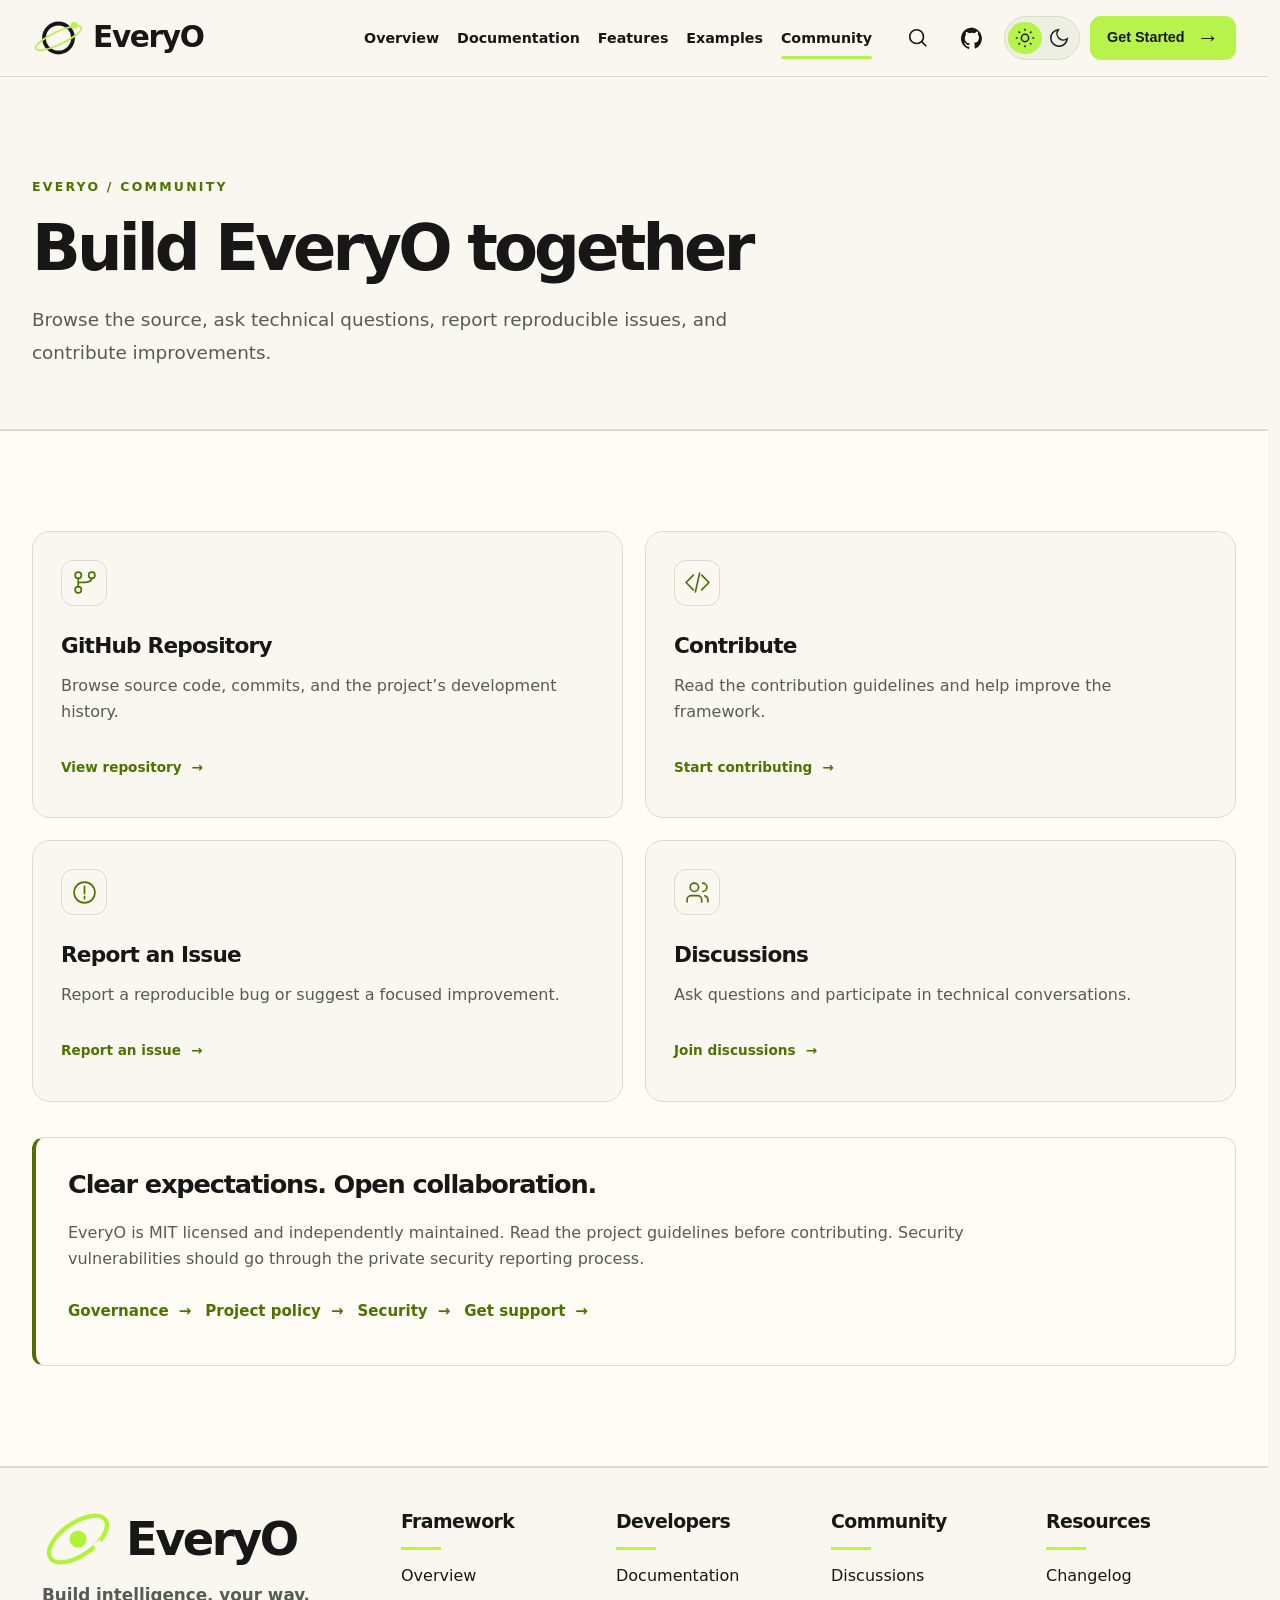
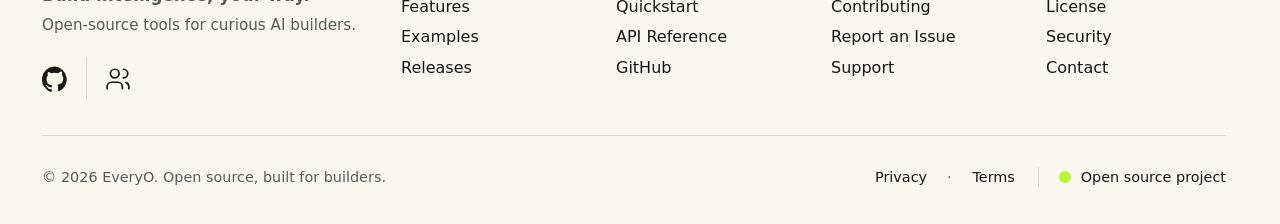
==== community.html @ f126cfd1 "Build complete Overview and dedicated site pages Implement eight responsive Overview sections with s" ====
<!doctype html>
<html lang="en" data-theme="">
<head>
<meta charset="utf-8">
<meta name="viewport" content="width=device-width, initial-scale=1">
<title>Build EveryO together — EveryO</title>
<meta name="description" content="Contribute to EveryO, join technical discussions, report issues, and read project governance and support resources.">
<meta name="author" content="EveryO">
<meta name="theme-color" content="#FAF7F0" media="(prefers-color-scheme: light)">
<meta name="theme-color" content="#111518" media="(prefers-color-scheme: dark)">
<link rel="canonical" href="https://krishanth7.github.io/everyo-site/community.html">

<meta property="og:type" content="website">
<meta property="og:title" content="Build EveryO together — EveryO">
<meta property="og:description" content="Contribute to EveryO, join technical discussions, report issues, and read project governance and support resources.">
<meta property="og:url" content="https://krishanth7.github.io/everyo-site/community.html">
<meta property="og:image" content="https://krishanth7.github.io/everyo-site/assets/img/banner.png">
<meta name="twitter:card" content="summary_large_image">
<meta name="twitter:title" content="Build EveryO together — EveryO">
<meta name="twitter:description" content="Contribute to EveryO, join technical discussions, report issues, and read project governance and support resources.">
<meta name="twitter:image" content="https://krishanth7.github.io/everyo-site/assets/img/banner.png">

<script>
// Resolve the theme and disclosure styling before the first paint.
(function () {
  var root = document.documentElement;
  root.classList.add('js');
  var saved;
  try { saved = localStorage.getItem('everyo-theme'); } catch (_) {}
  root.dataset.theme = saved === 'light' || saved === 'dark' ? saved : (window.matchMedia('(prefers-color-scheme: dark)').matches ? 'dark' : 'light');
})();
</script>
<link rel="icon" href="data:image/svg+xml,<svg xmlns='http://www.w3.org/2000/svg' viewBox='0 0 100 100'><rect width='100' height='100' rx='22' fill='%231a56c4'/><text y='.9em' x='50%' text-anchor='middle' font-size='62' font-family='monospace' font-weight='bold' fill='white'>E</text></svg>">
<link rel="stylesheet" href="everyo-corporate.css?v=overview-20261104">
<link rel="stylesheet" href="everyo-overview.css?v=overview-20261104">
<meta name="robots" content="index,follow">
<script type="application/ld+json">{"@context": "https://schema.org", "@type": "SoftwareSourceCode", "name": "EveryO", "description": "A Python neural computing framework written from scratch on NumPy for learning, teaching, and small-scale experimentation.", "url": "https://krishanth7.github.io/everyo-site/community.html", "codeRepository": "https://github.com/krishanth7/EveryO", "programmingLanguage": "Python", "license": "https://opensource.org/license/mit", "isAccessibleForFree": true}</script>
</head>
<body class="overview-site" data-page="community">
<a class="skip-link" href="#main">Skip to content</a>

<header class="site-header reference-header">
  <div class="wrap">
    <nav class="nav" aria-label="Primary">
      <a class="brand" href="./#top" aria-label="EveryO home">
        <svg class="orbit-logo" viewBox="0 0 84 64" fill="none" aria-hidden="true"><circle cx="42" cy="32" r="23" stroke="currentColor" stroke-width="6"/><ellipse cx="42" cy="32" rx="40" ry="10" transform="rotate(-25 42 32)" stroke="var(--header-lime)" stroke-width="2.6"/><circle cx="67" cy="12" r="5.5" fill="var(--header-lime)"/></svg>
        <span>EveryO</span>
      </a>
      <ul class="nav__links" id="nav-links" data-open="false" data-state="closed">
        <li><a data-page="overview" href="./#top"><svg class="mobile-nav-icon" viewBox="0 0 24 24" fill="none" stroke="currentColor" stroke-width="1.6" stroke-linecap="round" stroke-linejoin="round" aria-hidden="true"><path d="m3 10 9-7 9 7v10a1 1 0 0 1-1 1h-5v-7H9v7H4a1 1 0 0 1-1-1Z"/></svg><span>Overview</span><span class="mobile-nav-chevron" aria-hidden="true">›</span></a></li>
        <li><a data-page="documentation" class="nav__documentation" href="documentation.html"><svg class="mobile-nav-icon" viewBox="0 0 24 24" fill="none" stroke="currentColor" stroke-width="1.6" stroke-linecap="round" stroke-linejoin="round" aria-hidden="true"><path d="M12 5v16M12 5C8 2 4 3 2 4v15c3-1 6-1 10 2 4-3 7-3 10-2V4c-2-1-6-2-10 1Z"/></svg><span>Documentation</span><span class="mobile-nav-chevron" aria-hidden="true">›</span></a></li>
        <li><a data-page="features" href="features.html"><svg class="mobile-nav-icon" viewBox="0 0 24 24" fill="none" stroke="currentColor" stroke-width="1.6" stroke-linecap="round" stroke-linejoin="round" aria-hidden="true"><path d="m12 2 10 5-10 5L2 7Zm-10 10 10 5 10-5M2 17l10 5 10-5"/></svg><span>Features</span><span class="mobile-nav-chevron" aria-hidden="true">›</span></a></li>
        <li><a data-page="examples" href="examples.html"><svg class="mobile-nav-icon" viewBox="0 0 24 24" fill="none" stroke="currentColor" stroke-width="1.6" stroke-linecap="round" stroke-linejoin="round" aria-hidden="true"><path d="m7 6-6 6 6 6m10-12 6 6-6 6M14 3l-4 18"/></svg><span>Examples</span><span class="mobile-nav-chevron" aria-hidden="true">›</span></a></li>
        <li><a aria-current="page" data-page="community" href="community.html"><svg class="mobile-nav-icon" viewBox="0 0 24 24" fill="none" stroke="currentColor" stroke-width="1.6" stroke-linecap="round" stroke-linejoin="round" aria-hidden="true"><path d="M16 21v-2a4 4 0 0 0-4-4H6a4 4 0 0 0-4 4v2m20 0v-2a4 4 0 0 0-3-3.87M16 3.13a4 4 0 0 1 0 7.75"/><circle cx="9" cy="7" r="4"/></svg><span>Community</span><span class="mobile-nav-chevron" aria-hidden="true">›</span></a></li>
      <li class="mobile-nav-actions"><a class="mobile-get-started" href="documentation.html#install">Get Started <span aria-hidden="true">→</span></a><a class="mobile-github" href="https://github.com/krishanth7/EveryO"><svg viewBox="0 0 24 24" fill="currentColor" aria-hidden="true"><path d="M12 .5a12 12 0 0 0-3.8 23.4c.6.1.8-.3.8-.6v-2c-3.3.7-4-1.6-4-1.6-.6-1.4-1.4-1.8-1.4-1.8-1-.7.1-.7.1-.7 1.2.1 1.8 1.2 1.8 1.2 1 1.8 2.8 1.3 3.5 1 .1-.8.4-1.3.7-1.6-2.7-.3-5.5-1.3-5.5-5.9 0-1.3.5-2.4 1.2-3.2-.1-.3-.5-1.5.1-3.2 0 0 1-.3 3.3 1.2a11.5 11.5 0 0 1 6 0C17.3 4.7 18.3 5 18.3 5c.6 1.7.2 2.9.1 3.2.8.8 1.2 1.9 1.2 3.2 0 4.6-2.8 5.6-5.5 5.9.4.4.8 1.1.8 2.2v3.3c0 .3.2.7.8.6A12 12 0 0 0 12 .5Z"/></svg><span>Star on GitHub</span></a></li>
      </ul>
      <div class="nav__actions">
        <button class="header-search" id="search-open" type="button" aria-label="Search EveryO" aria-haspopup="dialog"><svg viewBox="0 0 24 24" fill="none" stroke="currentColor" stroke-width="1.8" aria-hidden="true"><circle cx="10.5" cy="10.5" r="7.5"/><path d="m16 16 5 5"/></svg><span>Search</span></button>
        <a class="nav__github" href="https://github.com/krishanth7/EveryO" aria-label="Star EveryO on GitHub"><svg viewBox="0 0 24 24" fill="currentColor" aria-hidden="true"><path d="M12 .5a12 12 0 0 0-3.8 23.4c.6.1.8-.3.8-.6v-2c-3.3.7-4-1.6-4-1.6-.6-1.4-1.4-1.8-1.4-1.8-1-.7.1-.7.1-.7 1.2.1 1.8 1.2 1.8 1.2 1 1.8 2.8 1.3 3.5 1 .1-.8.4-1.3.7-1.6-2.7-.3-5.5-1.3-5.5-5.9 0-1.3.5-2.4 1.2-3.2-.1-.3-.5-1.5.1-3.2 0 0 1-.3 3.3 1.2a11.5 11.5 0 0 1 6 0C17.3 4.7 18.3 5 18.3 5c.6 1.7.2 2.9.1 3.2.8.8 1.2 1.9 1.2 3.2 0 4.6-2.8 5.6-5.5 5.9.4.4.8 1.1.8 2.2v3.3c0 .3.2.7.8.6A12 12 0 0 0 12 .5Z"/></svg><span>Star</span></a>
        <button class="theme-switch" id="theme-toggle" type="button" aria-label="Switch colour theme" aria-pressed="false"><span class="theme-choice theme-choice--light"><svg viewBox="0 0 24 24" fill="none" stroke="currentColor" stroke-width="1.6" aria-hidden="true"><circle cx="12" cy="12" r="4"/><path d="M12 2v2m0 16v2M2 12h2m16 0h2M5 5l1.5 1.5m11 11L19 19M5 19l1.5-1.5m11-11L19 5"/></svg></span><span class="theme-choice theme-choice--dark"><svg viewBox="0 0 24 24" fill="none" stroke="currentColor" stroke-width="1.6" aria-hidden="true"><path d="M21 12.8A9 9 0 1 1 11.2 3a7 7 0 0 0 9.8 9.8Z"/></svg></span></button>
        <a class="btn btn--primary btn--sm nav__start" href="documentation.html#install">Get Started <span aria-hidden="true">→</span></a>
        <button class="icon-btn nav__toggle" id="nav-toggle" type="button" aria-label="Open menu" aria-expanded="false" aria-controls="nav-links"><svg class="menu-hamburger" viewBox="0 0 24 24" fill="none" stroke="currentColor" stroke-width="1.8" stroke-linecap="round" aria-hidden="true"><path class="menu-line menu-line--top" d="M4 6h16"/><path class="menu-line menu-line--middle" d="M4 12h16"/><path class="menu-line menu-line--bottom" d="M4 18h16"/></svg></button>
      </div>
    </nav>
  </div>
</header>
<dialog class="site-search" id="site-search" aria-labelledby="search-title">
  <div class="search-heading"><h2 id="search-title">Search EveryO</h2><button type="button" id="search-close" aria-label="Close search">✕</button></div>
  <label for="site-search-input">Find a feature, guide, or example</label>
  <input id="site-search-input" type="search" placeholder="Try autograd, ONNX, or installation…" autocomplete="off">
  <p class="search-status" id="search-status" role="status"></p>
  <ul id="search-results"></ul>
</dialog>
<main id="main"><section class="ov-section ov-subhero" id="top"><div class="ov-wrap"><p class="ov-eyebrow">EVERYO / COMMUNITY</p><h1>Build EveryO together</h1><p class="ov-lede">Browse the source, ask technical questions, report reproducible issues, and contribute improvements.</p></div></section><section class="ov-section ov-surface" id="participate"><div class="ov-wrap"><div class="ov-grid ov-grid--two"><article class="ov-card"><div class="ov-icon"><svg viewBox="0 0 24 24" fill="none" stroke="currentColor" stroke-width="1.6" stroke-linecap="round" stroke-linejoin="round" aria-hidden="true"><circle cx="6" cy="5" r="3"/><circle cx="6" cy="19" r="3"/><circle cx="19" cy="5" r="3"/><path d="M6 8v8m0-4c10 0 13-1 13-4"/></svg></div><h3>GitHub Repository</h3><p>Browse source code, commits, and the project’s development history.</p><a class="ov-link" href="https://github.com/krishanth7/EveryO">View repository <span aria-hidden="true">→</span></a></article><article class="ov-card"><div class="ov-icon"><svg viewBox="0 0 24 24" fill="none" stroke="currentColor" stroke-width="1.6" stroke-linecap="round" stroke-linejoin="round" aria-hidden="true"><path d="m8 5-7 7 7 7m8-14 7 7-7 7M14 3l-4 18"/></svg></div><h3>Contribute</h3><p>Read the contribution guidelines and help improve the framework.</p><a class="ov-link" href="https://github.com/krishanth7/EveryO/blob/main/CONTRIBUTING.md">Start contributing <span aria-hidden="true">→</span></a></article><article class="ov-card"><div class="ov-icon"><svg viewBox="0 0 24 24" fill="none" stroke="currentColor" stroke-width="1.6" stroke-linecap="round" stroke-linejoin="round" aria-hidden="true"><circle cx="12" cy="12" r="10"/><path d="M12 6v7m0 3v2"/></svg></div><h3>Report an Issue</h3><p>Report a reproducible bug or suggest a focused improvement.</p><a class="ov-link" href="https://github.com/krishanth7/EveryO/issues">Report an issue <span aria-hidden="true">→</span></a></article><article class="ov-card"><div class="ov-icon"><svg viewBox="0 0 24 24" fill="none" stroke="currentColor" stroke-width="1.6" stroke-linecap="round" stroke-linejoin="round" aria-hidden="true"><circle cx="9" cy="7" r="4"/><path d="M2 21v-2a4 4 0 0 1 4-4h6a4 4 0 0 1 4 4v2M17 3a4 4 0 0 1 0 8m5 10v-2a4 4 0 0 0-3-3.87"/></svg></div><h3>Discussions</h3><p>Ask questions and participate in technical conversations.</p><a class="ov-link" href="https://github.com/krishanth7/EveryO/discussions">Join discussions <span aria-hidden="true">→</span></a></article></div><aside class="ov-callout"><h2>Clear expectations. Open collaboration.</h2><p>EveryO is MIT licensed and independently maintained. Read the project guidelines before contributing. Security vulnerabilities should go through the private security reporting process.</p><div class="ov-buttons"><a class="ov-link" href="https://github.com/krishanth7/EveryO/blob/main/GOVERNANCE.md">Governance <span aria-hidden="true">→</span></a><a class="ov-link" href="https://github.com/krishanth7/EveryO/blob/main/PROJECT_POLICY.md">Project policy <span aria-hidden="true">→</span></a><a class="ov-link" href="https://github.com/krishanth7/EveryO/security/policy">Security <span aria-hidden="true">→</span></a><a class="ov-link" href="https://github.com/krishanth7/EveryO/blob/main/SUPPORT.md">Get support <span aria-hidden="true">→</span></a></div></aside></div></section></main><footer class="final-footer" id="footer" aria-label="EveryO footer">
 <div class="wrap">
  <div class="final-footer__grid">
   <div class="final-footer__identity">
    <a class="final-footer__brand" href="./#top" aria-label="EveryO home"><svg viewBox="0 0 84 64" fill="none" aria-hidden="true"><ellipse cx="42" cy="32" rx="39" ry="19" transform="rotate(-35 42 32)" stroke="#b0f438" stroke-width="5"/><circle cx="42" cy="32" r="10" fill="#b0f438"/><path d="m62 42 8-6" stroke="var(--footer-bg)" stroke-width="8"/></svg><span>EveryO</span></a>
    <p class="final-footer__tagline">Build intelligence, your way.</p>
    <p class="final-footer__description">Open-source tools for curious AI builders.</p>
    <div class="final-footer__social"><a href="https://github.com/krishanth7/EveryO" aria-label="EveryO on GitHub"><svg viewBox="0 0 24 24" fill="currentColor" aria-hidden="true"><path d="M12 .5a12 12 0 0 0-3.8 23.4c.6.1.8-.3.8-.6v-2c-3.3.7-4-1.6-4-1.6-.6-1.4-1.4-1.8-1.4-1.8-1-.7.1-.7.1-.7 1.2.1 1.8 1.2 1.8 1.2 1 1.8 2.8 1.3 3.5 1 .1-.8.4-1.3.7-1.6-2.7-.3-5.5-1.3-5.5-5.9 0-1.3.5-2.4 1.2-3.2-.1-.3-.5-1.5.1-3.2 0 0 1-.3 3.3 1.2a11.5 11.5 0 0 1 6 0C17.3 4.7 18.3 5 18.3 5c.6 1.7.2 2.9.1 3.2.8.8 1.2 1.9 1.2 3.2 0 4.6-2.8 5.6-5.5 5.9.4.4.8 1.1.8 2.2v3.3c0 .3.2.7.8.6A12 12 0 0 0 12 .5Z"/></svg><span>GitHub</span></a><a href="community.html" aria-label="EveryO community"><svg viewBox="0 0 24 24" fill="none" stroke="currentColor" stroke-width="1.6" stroke-linecap="round" aria-hidden="true"><circle cx="9" cy="7" r="4"/><path d="M2 21v-2a4 4 0 0 1 4-4h6a4 4 0 0 1 4 4v2M17 3a4 4 0 0 1 0 8M22 21v-2a4 4 0 0 0-3-3.87"/></svg><span>Community</span></a></div>
   </div>
<nav class="final-footer__column" aria-label="Framework"><h2>Framework</h2><ul><li><a href="./#top">Overview</a></li><li><a href="features.html">Features</a></li><li><a href="examples.html">Examples</a></li><li><a href="https://github.com/krishanth7/EveryO/releases">Releases</a></li></ul></nav>
<nav class="final-footer__column" aria-label="Developers"><h2>Developers</h2><ul><li><a href="documentation.html">Documentation</a></li><li><a href="documentation.html#install">Quickstart</a></li><li><a href="https://github.com/krishanth7/EveryO/blob/main/docs/api-reference.md">API Reference</a></li><li><a href="https://github.com/krishanth7/EveryO">GitHub</a></li></ul></nav>
<nav class="final-footer__column" aria-label="Community"><h2>Community</h2><ul><li><a href="community.html">Discussions</a></li><li><a href="https://github.com/krishanth7/EveryO/blob/main/CONTRIBUTING.md">Contributing</a></li><li><a href="https://github.com/krishanth7/EveryO/issues">Report an Issue</a></li><li><a href="https://github.com/krishanth7/EveryO/blob/main/SUPPORT.md">Support</a></li></ul></nav>
<nav class="final-footer__column" aria-label="Resources"><h2>Resources</h2><ul><li><a href="https://github.com/krishanth7/EveryO/blob/main/CHANGELOG.md">Changelog</a></li><li><a href="https://github.com/krishanth7/EveryO/blob/main/LICENSE">License</a></li><li><a href="https://github.com/krishanth7/EveryO/security/policy">Security</a></li><li><a href="https://github.com/krishanth7/EveryO/blob/main/SUPPORT.md">Contact</a></li></ul></nav>
  </div>
  <div class="final-footer__bottom"><p>© 2026 EveryO. Open source, built for builders.</p><div class="final-footer__legal"><button type="button" onclick="document.getElementById('footer-privacy').showModal()">Privacy</button><span aria-hidden="true">·</span><a href="https://github.com/krishanth7/EveryO/blob/main/PROJECT_POLICY.md">Terms</a></div><span class="final-footer__status"><i aria-hidden="true"></i>Open source project</span></div>
 </div>
</footer>
<dialog class="footer-privacy" id="footer-privacy" aria-labelledby="privacy-title"><h2 id="privacy-title">Your privacy</h2><p>This site does not use analytics, tracking cookies, or third-party scripts. Your theme preference is stored locally in your browser.</p><p>External links take you to GitHub, where GitHub’s policies apply.</p><form method="dialog"><button>Close</button></form></dialog>
<script src="everyo-corporate.js?v=overview-20261104" defer></script>
<script src="everyo-overview.js?v=overview-20261104" defer></script>
</body>
</html>
---- everyo-corporate.css ----
/* ==========================================================================
   EveryO — public site
   One typeface throughout: Google Sans Code, a monospace variable font.
   Set in a single place so weight and optical sizing stay consistent.
   ========================================================================== */

:root {
  /* Type */
  --font: "Google Sans Code", ui-monospace, "SF Mono", "Cascadia Mono",
    "Roboto Mono", Menlo, Consolas, monospace;

  /* Neutrals — a cool grey ramp, not pure black, so long reading is easier */
  --ink-900: #0b1220;
  --ink-800: #131c2e;
  --ink-700: #26324a;
  --ink-500: #55627d;
  --ink-400: #78859f;
  --ink-300: #aab3c5;
  --ink-200: #d9dee8;
  --ink-100: #eef1f6;
  --ink-050: #f7f9fc;
  --white: #ffffff;

  /* Accent — a single measured blue, plus one green for verified facts.
     Deliberately restrained: one hue carries the whole identity. */
  --brand-800: #0c2f6e;
  --brand-700: #12408f;
  --brand-600: #1a56c4;
  --brand-500: #2a6fe8;
  --brand-100: #e4edfd;

  /* Cipher effect — the decoder tokens from the brief, mapped onto the
     project palette rather than the neon defaults. */
  --ink: var(--text);
  --ink-2: var(--brand-500);
  --ink-3: var(--brand-600);

  /* Motion — one easing curve and two durations, used everywhere. */
  --ease: cubic-bezier(0.22, 0.61, 0.36, 1);
  --ease-out: cubic-bezier(0.16, 1, 0.3, 1);
  --t-fast: 160ms;
  --t-base: 280ms;
  --t-slow: 620ms;
  --verify-600: #12715a;
  --verify-100: #dcf3ec;
  --warn-600: #8a5a06;
  --warn-100: #fdf0d6;

  /* Semantic */
  --bg: var(--white);
  --bg-alt: var(--ink-050);
  --bg-inset: var(--ink-100);
  --surface: var(--white);
  --text: var(--ink-900);
  --text-muted: var(--ink-500);
  --text-faint: var(--ink-400);
  --border: var(--ink-200);
  --border-strong: var(--ink-300);
  --accent: var(--brand-600);
  --accent-hover: var(--brand-700);
  --accent-soft: var(--brand-100);
  --code-bg: var(--ink-900);
  --code-text: #e7ecf5;

  /* Metrics */
  --max: 1160px;
  --gutter: 24px;
  --radius: 10px;
  --radius-lg: 16px;
  --shadow-sm: 0 1px 2px rgba(11, 18, 32, 0.06), 0 1px 3px rgba(11, 18, 32, 0.04);
  --shadow-md: 0 4px 12px rgba(11, 18, 32, 0.07), 0 2px 4px rgba(11, 18, 32, 0.04);
  --shadow-lg: 0 18px 40px rgba(11, 18, 32, 0.1), 0 4px 10px rgba(11, 18, 32, 0.05);
}

@media (prefers-color-scheme: dark) {
  :root:not([data-theme="light"]) {
    --bg: #080d17;
    --bg-alt: #0d1422;
    --bg-inset: #131c2e;
    --surface: #0f1726;
    --text: #e9edf5;
    --text-muted: #9aa6bd;
    --text-faint: #71809a;
    --border: #1e2a40;
    --border-strong: #2b3a56;
    --accent: #6fa0ff;
    --accent-hover: #93b8ff;
    --accent-soft: #14213c;
    --code-bg: #060a12;
    --code-text: #dde5f2;
    --ink: var(--text);
    --ink-2: #8fb8ff;
    --ink-3: #6fa0ff;
    --verify-600: #59c9a8;
    --verify-100: #0e2a24;
    --warn-600: #e0b264;
    --warn-100: #2a2010;
    --shadow-sm: 0 1px 2px rgba(0, 0, 0, 0.5);
    --shadow-md: 0 4px 14px rgba(0, 0, 0, 0.5);
    --shadow-lg: 0 18px 44px rgba(0, 0, 0, 0.6);
  }
}

:root[data-theme="dark"] {
  --bg: #080d17;
  --bg-alt: #0d1422;
  --bg-inset: #131c2e;
  --surface: #0f1726;
  --text: #e9edf5;
  --text-muted: #9aa6bd;
  --text-faint: #71809a;
  --border: #1e2a40;
  --border-strong: #2b3a56;
  --accent: #6fa0ff;
  --accent-hover: #93b8ff;
  --accent-soft: #14213c;
  --code-bg: #060a12;
  --code-text: #dde5f2;
  --ink: var(--text);
  --ink-2: #8fb8ff;
  --ink-3: #6fa0ff;
  --verify-600: #59c9a8;
  --verify-100: #0e2a24;
  --warn-600: #e0b264;
  --warn-100: #2a2010;
  --shadow-sm: 0 1px 2px rgba(0, 0, 0, 0.5);
  --shadow-md: 0 4px 14px rgba(0, 0, 0, 0.5);
  --shadow-lg: 0 18px 44px rgba(0, 0, 0, 0.6);
}

/* --------------------------------------------------------------------------
   Base
   -------------------------------------------------------------------------- */
*,
*::before,
*::after { box-sizing: border-box; }

html {
  -webkit-text-size-adjust: 100%;
  scroll-behavior: smooth;
  scroll-padding-top: 88px;
}

@media (prefers-reduced-motion: reduce) {
  html { scroll-behavior: auto; }
  *, *::before, *::after {
    animation-duration: 0.01ms !important;
    animation-iteration-count: 1 !important;
    transition-duration: 0.01ms !important;
  }
}

body {
  margin: 0;
  background: var(--bg);
  color: var(--text);
  font-family: var(--font);
  font-optical-sizing: auto;
  font-variation-settings: "MONO" 1;
  font-weight: 400;
  font-size: 16px;
  line-height: 1.65;
  -webkit-font-smoothing: antialiased;
  -moz-osx-font-smoothing: grayscale;
  overflow-x: hidden;
}

h1, h2, h3, h4 {
  font-variation-settings: "MONO" 1;
  letter-spacing: -0.02em;
  line-height: 1.2;
  margin: 0 0 0.6em;
  text-wrap: balance;
}

h1 { font-weight: 700; font-size: clamp(2rem, 5.2vw, 3.4rem); }
h2 { font-weight: 700; font-size: clamp(1.5rem, 3.4vw, 2.15rem); }
h3 { font-weight: 600; font-size: clamp(1.1rem, 2.2vw, 1.3rem); }
h4 { font-weight: 600; font-size: 1rem; }

p { margin: 0 0 1.1em; }
p:last-child { margin-bottom: 0; }

a { color: var(--accent); text-decoration: none; }
a:hover { color: var(--accent-hover); text-decoration: underline; }

a:focus-visible,
button:focus-visible,
summary:focus-visible {
  outline: 2px solid var(--accent);
  outline-offset: 3px;
  border-radius: 4px;
}

img { max-width: 100%; height: auto; display: block; }

hr { border: 0; border-top: 1px solid var(--border); margin: 0; }

code, pre, kbd { font-family: var(--font); font-variation-settings: "MONO" 1; }

code {
  font-size: 0.9em;
  background: var(--bg-inset);
  border: 1px solid var(--border);
  border-radius: 5px;
  padding: 0.12em 0.4em;
  /* API names such as init_tcp_process_group have no break opportunity, and a
     single one of them is enough to push a 320px page into a horizontal
     scroll. Prose code may break; code blocks below scroll instead. */
  overflow-wrap: anywhere;
}

pre code {
  overflow-wrap: normal;
}

pre {
  margin: 0;
  overflow-x: auto;
  -webkit-overflow-scrolling: touch;
}

pre code {
  background: none;
  border: 0;
  padding: 0;
  font-size: inherit;
}

.skip-link {
  position: absolute;
  left: -9999px;
  top: 0;
  background: var(--accent);
  color: #fff;
  padding: 10px 16px;
  z-index: 200;
  border-radius: 0 0 8px 0;
}
.skip-link:focus { left: 0; }

.visually-hidden {
  position: absolute;
  width: 1px; height: 1px;
  padding: 0; margin: -1px;
  overflow: hidden;
  clip: rect(0 0 0 0);
  white-space: nowrap;
  border: 0;
}

/* --------------------------------------------------------------------------
   Layout
   -------------------------------------------------------------------------- */
.wrap {
  width: 100%;
  max-width: var(--max);
  margin: 0 auto;
  padding: 0 var(--gutter);
}

.section { padding: clamp(56px, 8vw, 104px) 0; }
.section--alt { background: var(--bg-alt); border-block: 1px solid var(--border); }

.section__head { max-width: 760px; margin-bottom: clamp(32px, 5vw, 52px); }
.section__head--center { margin-inline: auto; text-align: center; }

.eyebrow {
  display: inline-block;
  font-size: 0.72rem;
  font-weight: 700;
  letter-spacing: 0.14em;
  text-transform: uppercase;
  color: var(--accent);
  margin-bottom: 14px;
}

.lede {
  font-size: clamp(1rem, 1.6vw, 1.12rem);
  color: var(--text-muted);
  line-height: 1.7;
}

/* --------------------------------------------------------------------------
   Header
   -------------------------------------------------------------------------- */
.site-header {
  position: sticky;
  top: 0;
  z-index: 100;
  background: color-mix(in srgb, var(--bg) 88%, transparent);
  backdrop-filter: saturate(180%) blur(12px);
  -webkit-backdrop-filter: saturate(180%) blur(12px);
  border-bottom: 1px solid var(--border);
}

.nav {
  display: flex;
  align-items: center;
  gap: 16px;
  height: 64px;
}

.brand {
  display: inline-flex;
  align-items: center;
  gap: 10px;
  font-weight: 700;
  font-size: 1.02rem;
  letter-spacing: -0.02em;
  color: var(--text);
  text-decoration: none;
  margin-right: auto;
}
.brand:hover { text-decoration: none; color: var(--text); }

.brand__mark {
  width: 28px; height: 28px;
  border-radius: 7px;
  background: linear-gradient(135deg, var(--brand-500), var(--brand-700));
  color: #fff;
  display: grid;
  place-items: center;
  font-size: 0.82rem;
  font-weight: 800;
  flex: none;
}

.nav__links {
  display: flex;
  align-items: center;
  gap: 4px;
  list-style: none;
  margin: 0;
  padding: 0;
}

.nav__links a {
  white-space: nowrap;
  display: block;
  padding: 8px 12px;
  border-radius: 7px;
  font-size: 0.875rem;
  font-weight: 500;
  color: var(--text-muted);
}
.nav__links a:hover {
  color: var(--text);
  background: var(--bg-inset);
  text-decoration: none;
}

.nav__actions { display: flex; align-items: center; gap: 8px; }

.icon-btn {
  width: 38px; height: 38px;
  display: grid;
  place-items: center;
  border: 1px solid var(--border);
  background: var(--surface);
  color: var(--text-muted);
  border-radius: 8px;
  cursor: pointer;
  padding: 0;
  font-family: var(--font);
}
.icon-btn:hover { color: var(--text); border-color: var(--border-strong); }
.icon-btn svg { width: 18px; height: 18px; }

.nav__toggle { display: none; }

/* The inline nav collapses to a menu before its items run out of room, not at
   a round number. Nine nowrap links plus the actions need ~1150px; below that
   they would push the page wider than the viewport. */
@media (max-width: 1150px) {
  .nav__links {
    position: fixed;
    inset: 64px 0 auto;
    flex-direction: column;
    align-items: stretch;
    gap: 2px;
    background: var(--bg);
    border-bottom: 1px solid var(--border);
    padding: 12px var(--gutter) 20px;
    box-shadow: var(--shadow-lg);
    transform: translateY(-140%);
    transition: transform 0.24s ease;
    max-height: calc(100dvh - 64px);
    overflow-y: auto;
  }
  .nav__links[data-open="true"] { transform: translateY(0); }
  .nav__links a { padding: 12px 10px; font-size: 0.95rem; }
  .nav__toggle { display: grid; }
}

/* --------------------------------------------------------------------------
   Buttons
   -------------------------------------------------------------------------- */
.btn {
  display: inline-flex;
  align-items: center;
  justify-content: center;
  gap: 8px;
  padding: 11px 20px;
  border-radius: 8px;
  border: 1px solid transparent;
  font-family: var(--font);
  font-size: 0.9rem;
  font-weight: 600;
  line-height: 1.2;
  cursor: pointer;
  transition: background 0.15s ease, border-color 0.15s ease, color 0.15s ease;
  white-space: nowrap;
}
.btn:hover { text-decoration: none; }
.btn svg { width: 16px; height: 16px; flex: none; }

.btn--primary { background: var(--accent); color: #fff; }
.btn--primary:hover { background: var(--accent-hover); color: #fff; }

.btn--ghost {
  background: var(--surface);
  border-color: var(--border-strong);
  color: var(--text);
}
.btn--ghost:hover { background: var(--bg-inset); color: var(--text); }

.btn--sm { padding: 8px 14px; font-size: 0.82rem; }

/* Below ~360px the brand, two icon buttons and a labelled button no longer fit
   across the header. The icon still says GitHub; the word is what gives way. */
@media (max-width: 380px) {
  .btn--sm .btn__label { display: none; }
  .btn--sm { padding: 8px 10px; }
}

/* --------------------------------------------------------------------------
   Hero
   -------------------------------------------------------------------------- */
.hero {
  position: relative;
  padding: clamp(48px, 7vw, 88px) 0 clamp(40px, 6vw, 72px);
  overflow: hidden;
}

.hero::before {
  content: "";
  position: absolute;
  inset: -40% 50% auto -10%;
  height: 520px;
  background: radial-gradient(closest-side, var(--accent-soft), transparent 72%);
  opacity: 0.85;
  pointer-events: none;
}

.hero__inner { position: relative; }

.hero__grid {
  display: grid;
  gap: clamp(32px, 5vw, 56px);
  align-items: center;
  grid-template-columns: 1fr;
}

@media (min-width: 1000px) {
  .hero__grid { grid-template-columns: minmax(0, 1.05fr) minmax(0, 1fr); }
}

.pill {
  display: inline-flex;
  align-items: center;
  gap: 8px;
  padding: 5px 12px 5px 8px;
  border: 1px solid var(--border);
  background: var(--surface);
  border-radius: 999px;
  font-size: 0.76rem;
  font-weight: 500;
  color: var(--text-muted);
  margin-bottom: 22px;
  box-shadow: var(--shadow-sm);
}
.pill__tag {
  white-space: nowrap;
  background: var(--accent-soft);
  color: var(--accent);
  border-radius: 999px;
  padding: 2px 9px;
  font-weight: 700;
  font-size: 0.7rem;
  letter-spacing: 0.03em;
}

.hero h1 { margin-bottom: 20px; }
.hero h1 .accent {
  background: linear-gradient(120deg, var(--brand-500), var(--brand-700));
  -webkit-background-clip: text;
  background-clip: text;
  color: transparent;
}
:root[data-theme="dark"] .hero h1 .accent,
:root:not([data-theme="light"]) .hero h1 .accent {
  background: linear-gradient(120deg, #7fb0ff, #b9d0ff);
  -webkit-background-clip: text;
  background-clip: text;
  color: transparent;
}
@media (prefers-color-scheme: light) {
  :root:not([data-theme="dark"]) .hero h1 .accent {
    background: linear-gradient(120deg, var(--brand-500), var(--brand-700));
    -webkit-background-clip: text;
    background-clip: text;
    color: transparent;
  }
}

.hero__lede {
  font-size: clamp(1.02rem, 1.9vw, 1.2rem);
  color: var(--text-muted);
  max-width: 56ch;
  margin-bottom: 30px;
}

.hero__cta { display: flex; flex-wrap: wrap; gap: 12px; margin-bottom: 28px; }

.hero__note {
  font-size: 0.8rem;
  color: var(--text-faint);
  display: flex;
  align-items: center;
  gap: 8px;
  flex-wrap: wrap;
}

/* --------------------------------------------------------------------------
   Code card
   -------------------------------------------------------------------------- */
.code-card {
  background: var(--code-bg);
  border: 1px solid var(--border-strong);
  border-radius: var(--radius-lg);
  overflow: hidden;
  box-shadow: var(--shadow-lg);
}

.code-card__bar {
  display: flex;
  align-items: center;
  gap: 8px;
  padding: 11px 16px;
  background: rgba(255, 255, 255, 0.04);
  border-bottom: 1px solid rgba(255, 255, 255, 0.08);
}

.code-card__dots { display: flex; gap: 6px; }
.code-card__dots i {
  width: 11px; height: 11px;
  border-radius: 50%;
  background: rgba(255, 255, 255, 0.18);
  display: block;
}

.code-card__title {
  font-size: 0.76rem;
  color: rgba(231, 236, 245, 0.62);
  margin-left: 6px;
  font-weight: 500;
}

.code-card pre {
  padding: 20px;
  font-size: 0.83rem;
  line-height: 1.75;
  color: var(--code-text);
}

@media (min-width: 560px) {
  .code-card pre { font-size: 0.86rem; }
}

.tok-kw { color: #c792ea; }
.tok-fn { color: #82aaff; }
.tok-str { color: #c3e88d; }
.tok-num { color: #f78c6c; }
.tok-com { color: #6b7a99; font-style: italic; }
.tok-out { color: #59c9a8; }

/* --------------------------------------------------------------------------
   Stats
   -------------------------------------------------------------------------- */
.stats {
  display: grid;
  grid-template-columns: repeat(2, minmax(0, 1fr));
  gap: 1px;
  background: var(--border);
  border: 1px solid var(--border);
  border-radius: var(--radius-lg);
  overflow: hidden;
}

@media (min-width: 760px) {
  .stats { grid-template-columns: repeat(4, minmax(0, 1fr)); }
}

.stat { background: var(--surface); padding: 24px 20px; }
.stat__value {
  font-size: clamp(1.5rem, 3.4vw, 2rem);
  font-weight: 700;
  letter-spacing: -0.03em;
  line-height: 1.1;
  margin-bottom: 6px;
}
.stat__label { font-size: 0.8rem; color: var(--text-muted); line-height: 1.5; }

/* --------------------------------------------------------------------------
   Cards / grids
   -------------------------------------------------------------------------- */
.grid { display: grid; gap: 20px; }
.grid--2 { grid-template-columns: repeat(auto-fit, minmax(min(100%, 320px), 1fr)); }
.grid--3 { grid-template-columns: repeat(auto-fit, minmax(min(100%, 290px), 1fr)); }

/* Grid and flex children default to min-width:auto, which is the intrinsic
   width of their content. A wide <pre> or <table> inside one therefore widens
   the track past the viewport and the whole page scrolls sideways on a phone.
   min-width:0 lets the track shrink so the inner scroll container does its job. */
.grid > *,
.hero__grid > *,
.step > *,
.footer__grid > * { min-width: 0; }

.code-card,
.table-scroll,
.term { min-width: 0; max-width: 100%; }

.card {
  background: var(--surface);
  border: 1px solid var(--border);
  border-radius: var(--radius-lg);
  padding: 26px;
  box-shadow: var(--shadow-sm);
}

.card--flat { box-shadow: none; }

.card__icon {
  width: 38px; height: 38px;
  border-radius: 9px;
  background: var(--accent-soft);
  color: var(--accent);
  display: grid;
  place-items: center;
  margin-bottom: 16px;
}
.card__icon svg { width: 19px; height: 19px; }

.card h3 { margin-bottom: 8px; }
.card p { color: var(--text-muted); font-size: 0.92rem; margin-bottom: 0; }

.card__list {
  list-style: none;
  margin: 14px 0 0;
  padding: 0;
  font-size: 0.86rem;
  color: var(--text-muted);
}
.card__list li {
  padding-left: 18px;
  position: relative;
  margin-bottom: 5px;
}
.card__list li::before {
  content: "";
  position: absolute;
  left: 0; top: 0.62em;
  width: 6px; height: 6px;
  border-radius: 50%;
  background: var(--accent);
  opacity: 0.55;
}

/* --------------------------------------------------------------------------
   Capability table
   -------------------------------------------------------------------------- */
.table-scroll {
  overflow-x: auto;
  -webkit-overflow-scrolling: touch;
  border: 1px solid var(--border);
  border-radius: var(--radius-lg);
  background: var(--surface);
}

table {
  width: 100%;
  border-collapse: collapse;
  font-size: 0.875rem;
  min-width: 540px;
}

thead th {
  text-align: left;
  font-weight: 700;
  font-size: 0.72rem;
  letter-spacing: 0.1em;
  text-transform: uppercase;
  color: var(--text-faint);
  padding: 14px 18px;
  border-bottom: 1px solid var(--border);
  background: var(--bg-alt);
  white-space: nowrap;
}

tbody td {
  padding: 14px 18px;
  border-bottom: 1px solid var(--border);
  vertical-align: top;
  color: var(--text-muted);
}
tbody tr:last-child td { border-bottom: 0; }
tbody td:first-child { color: var(--text); font-weight: 600; white-space: nowrap; }

.mono-num { font-variant-numeric: tabular-nums; }

/* Numeric columns read as a column only when they are right-aligned and share
   one digit width, so figures line up on the decimal point down the table. */
th.num,
td.num {
  text-align: right;
  font-variant-numeric: tabular-nums;
  white-space: nowrap;
}

/* Rows are scannable when the eye has a resting line. Kept very low contrast:
   this is a hairline, not a stripe. */
tbody tr:hover td { background: color-mix(in srgb, var(--accent) 4%, transparent); }

/* The verification matrix carries prose in its first column, so the global
   nowrap on first cells would push the table far wider than the page. */
.table--matrix tbody td:first-child { white-space: normal; }
.table--matrix { min-width: 640px; }

/* The matrix exists for its third column -- what was *not* verified. Letting
   that column sit off-screen behind a horizontal scroll on a phone would hide
   the one thing the table is for, so below 700px each row becomes a block and
   every cell carries its own heading. */
@media (max-width: 700px) {
  .table--matrix,
  .table--matrix thead,
  .table--matrix tbody,
  .table--matrix tr,
  .table--matrix td {
    display: block;
    min-width: 0;
  }
  .table--matrix thead { display: none; }
  .table--matrix tbody tr {
    padding: 18px 0;
    border-bottom: 1px solid var(--border);
  }
  .table--matrix tbody tr:last-child { border-bottom: 0; }
  .table--matrix tbody td {
    border-bottom: 0;
    padding: 4px 18px;
  }
  .table--matrix tbody td:first-child {
    font-size: 1rem;
    padding-bottom: 10px;
  }
  .table--matrix tbody td[data-label]:not(:first-child)::before {
    content: attr(data-label);
    display: block;
    margin-bottom: 4px;
    font-size: 0.68rem;
    font-weight: 700;
    letter-spacing: 0.1em;
    text-transform: uppercase;
    color: var(--text-faint);
  }
  .table--matrix tbody td[data-label="Not verified"] { padding-top: 12px; }
  /* The container's own scroll is pointless once nothing overflows it. */
  .table-scroll:has(.table--matrix) { overflow-x: visible; }
}

/* --------------------------------------------------------------------------
   Verified / status chips
   -------------------------------------------------------------------------- */
.chip {
  display: inline-flex;
  align-items: center;
  gap: 6px;
  padding: 3px 10px;
  border-radius: 999px;
  font-size: 0.72rem;
  font-weight: 600;
  white-space: nowrap;
}
.chip--ok { background: var(--verify-100); color: var(--verify-600); }
.chip--plan { background: var(--bg-inset); color: var(--text-faint); }
.chip--exp { background: var(--warn-100); color: var(--warn-600); }

/* --------------------------------------------------------------------------
   Tally — a single figure stated once, for a claim the page then substantiates
   -------------------------------------------------------------------------- */
.tally {
  display: flex;
  align-items: baseline;
  gap: 14px;
  flex-wrap: wrap;
  margin-top: 26px;
  padding: 20px 24px;
  border: 1px solid var(--border);
  border-left: 3px solid var(--verify-600);
  border-radius: var(--radius);
  background: var(--surface);
}
.tally__count {
  font-size: clamp(1.6rem, 4vw, 2.1rem);
  font-weight: 700;
  line-height: 1;
  color: var(--verify-600);
  letter-spacing: -0.02em;
}
.tally__text {
  font-size: 0.88rem;
  color: var(--text-muted);
  letter-spacing: 0.04em;
  text-transform: uppercase;
}

/* A heading that divides a section without starting a new one. */
.subhead {
  margin: clamp(40px, 6vw, 60px) 0 20px;
  padding-top: clamp(28px, 4vw, 40px);
  border-top: 1px solid var(--border);
  font-size: clamp(1.05rem, 2.4vw, 1.3rem);
}

/* --------------------------------------------------------------------------
   Callout
   -------------------------------------------------------------------------- */
.callout {
  border: 1px solid var(--border);
  border-left: 3px solid var(--accent);
  background: var(--bg-alt);
  border-radius: 0 var(--radius) var(--radius) 0;
  padding: 18px 22px;
  font-size: 0.9rem;
  color: var(--text-muted);
}
.callout strong { color: var(--text); }
.callout--warn { border-left-color: var(--warn-600); }

/* --------------------------------------------------------------------------
   Figures
   -------------------------------------------------------------------------- */
figure {
  margin: 0;
  border: 1px solid var(--border);
  border-radius: var(--radius-lg);
  overflow: hidden;
  background: var(--surface);
  box-shadow: var(--shadow-sm);
}
figure img { width: 100%; }
figcaption {
  padding: 14px 18px;
  font-size: 0.8rem;
  color: var(--text-muted);
  border-top: 1px solid var(--border);
  background: var(--bg-alt);
}

/* --------------------------------------------------------------------------
   Terminal block
   -------------------------------------------------------------------------- */
.term {
  background: var(--code-bg);
  border: 1px solid var(--border-strong);
  border-radius: var(--radius);
  padding: 18px 20px;
  overflow-x: auto;
  font-size: 0.79rem;
  line-height: 1.8;
  color: var(--code-text);
  box-shadow: var(--shadow-sm);
}
@media (min-width: 560px) { .term { font-size: 0.83rem; } }

/* --------------------------------------------------------------------------
   Steps
   -------------------------------------------------------------------------- */
.steps { counter-reset: step; display: grid; gap: 18px; }
.step {
  display: grid;
  grid-template-columns: 34px 1fr;
  gap: 16px;
  align-items: start;
}
.step__n {
  counter-increment: step;
  width: 34px; height: 34px;
  border-radius: 9px;
  background: var(--accent-soft);
  color: var(--accent);
  display: grid;
  place-items: center;
  font-weight: 700;
  font-size: 0.85rem;
}
.step__n::before { content: counter(step); }
.step h4 { margin-bottom: 4px; }
.step p { font-size: 0.9rem; color: var(--text-muted); margin-bottom: 10px; }

/* --------------------------------------------------------------------------
   Roadmap
   -------------------------------------------------------------------------- */
.roadmap { list-style: none; margin: 0; padding: 0; display: grid; gap: 10px; }
.roadmap li {
  display: flex;
  align-items: flex-start;
  gap: 12px;
  padding: 14px 18px;
  border: 1px solid var(--border);
  border-radius: var(--radius);
  background: var(--surface);
  font-size: 0.9rem;
}
.roadmap li span { color: var(--text-muted); }
.roadmap li strong { color: var(--text); font-weight: 600; }

/* --------------------------------------------------------------------------
   Footer
   -------------------------------------------------------------------------- */
.site-footer {
  background: var(--bg-alt);
  border-top: 1px solid var(--border);
  padding: clamp(44px, 6vw, 68px) 0 32px;
}

.footer__grid {
  display: grid;
  gap: 32px;
  grid-template-columns: repeat(auto-fit, minmax(min(100%, 190px), 1fr));
  margin-bottom: 36px;
}

.footer__brand { max-width: 300px; }
.footer__brand p {
  font-size: 0.85rem;
  color: var(--text-muted);
  margin-top: 12px;
}

.footer h4 {
  font-size: 0.72rem;
  letter-spacing: 0.1em;
  text-transform: uppercase;
  color: var(--text-faint);
  margin-bottom: 12px;
}

.footer ul { list-style: none; margin: 0; padding: 0; }
.footer li { margin-bottom: 8px; }
.footer a { font-size: 0.87rem; color: var(--text-muted); }
.footer a:hover { color: var(--accent); }

.footer__base {
  border-top: 1px solid var(--border);
  padding-top: 22px;
  display: flex;
  flex-wrap: wrap;
  gap: 12px 24px;
  align-items: center;
  justify-content: space-between;
  font-size: 0.8rem;
  color: var(--text-faint);
}

/* ==========================================================================
   Cipher / decoder effect
   Scrambled characters resolve into the word, hold, then re-encrypt.
   Driven entirely by `content` on a pseudo-element with steps(1), so there
   is no interpolation and each frame lands crisply.

   The text lives in aria-label, not in the DOM: generated content is not
   dependably exposed to assistive technology, and a screen reader should be
   given the word, never the scramble.
   ========================================================================== */
.fx-decoder {
  display: inline-block;
  font-family: var(--font);
  font-weight: 700;
  font-variation-settings: "MONO" 1;
  letter-spacing: 0.06em;
  color: var(--ink-3);
  white-space: nowrap;
  /* The scrambled frames are all the same length as "model.fit()", so the
     line never reflows and no width reservation is needed -- reserving one
     would only push the following punctuation away from the word. */
}

.fx-decoder::after {
  content: "model.fit()";
  animation: fx-decoder 7.5s steps(1) infinite;
}

@keyframes fx-decoder {
  0%       { content: "▓#☰3&*▒%@()"; color: var(--ink-3); }
  6%       { content: "m#☰3&*▒%@()"; }
  12%      { content: "mo☰3&.▒%t()"; }
  18%      { content: "mod3&.f▒t()"; }
  24%      { content: "mode1.fi▒()"; color: var(--ink-2); }
  30%, 84% { content: "model.fit()"; color: var(--ink); }
  90%      { content: "m0d3l.f1t()"; color: var(--ink-2); }
  96%      { content: "▓#d€&.▒%t()"; color: var(--ink-3); }
}

/* Someone who has asked for less motion gets the decoded word, held still. */
@media (prefers-reduced-motion: reduce) {
  .fx-decoder::after {
    content: "model.fit()";
    animation: none;
    color: var(--ink);
  }
}

/* ==========================================================================
   Scroll reveal
   The `is-ready` class is set by JavaScript. Without it nothing is hidden,
   so the page is fully readable when the script fails, is blocked, or the
   visitor has asked for reduced motion.
   ========================================================================== */
.is-ready .reveal {
  opacity: 0;
  transform: translateY(18px);
  transition:
    opacity var(--t-slow) var(--ease-out),
    transform var(--t-slow) var(--ease-out);
  transition-delay: var(--reveal-delay, 0ms);
  will-change: opacity, transform;
}

.is-ready .reveal.is-visible {
  opacity: 1;
  transform: none;
}

/* Once it has arrived, drop the compositing hint again. */
.is-ready .reveal.is-settled { will-change: auto; }

@media (prefers-reduced-motion: reduce) {
  .is-ready .reveal {
    opacity: 1;
    transform: none;
    transition: none;
  }
}

/* ==========================================================================
   Section numbering — a quiet structural cue, not decoration
   ========================================================================== */
.section__head { counter-increment: section; }

.eyebrow::before {
  content: counter(section, decimal-leading-zero) " / ";
  color: var(--text-faint);
  font-weight: 500;
}

body { counter-reset: section; }

.section__head--center .eyebrow::before { content: none; }

/* ==========================================================================
   Motion refinements
   One easing curve, two durations. Everything that moves uses them.
   ========================================================================== */
.card {
  transition:
    transform var(--t-base) var(--ease),
    box-shadow var(--t-base) var(--ease),
    border-color var(--t-base) var(--ease);
}

@media (hover: hover) and (pointer: fine) {
  .card:hover {
    transform: translateY(-3px);
    box-shadow: var(--shadow-md);
    border-color: var(--border-strong);
  }

  .roadmap li {
    transition: border-color var(--t-base) var(--ease), transform var(--t-base) var(--ease);
  }
  .roadmap li:hover {
    border-color: var(--border-strong);
    transform: translateX(3px);
  }

  figure {
    transition: box-shadow var(--t-base) var(--ease), transform var(--t-base) var(--ease);
  }
  figure:hover {
    box-shadow: var(--shadow-md);
    transform: translateY(-2px);
  }
}

.btn {
  transition:
    background var(--t-fast) var(--ease),
    border-color var(--t-fast) var(--ease),
    color var(--t-fast) var(--ease),
    transform var(--t-fast) var(--ease);
}
.btn:active { transform: translateY(1px); }

.nav__links a {
  position: relative;
  transition: color var(--t-fast) var(--ease), background var(--t-fast) var(--ease);
}

/* Active-section indicator, set by the scrollspy. */
.nav__links a[aria-current="true"] { color: var(--text); }
.nav__links a[aria-current="true"]::after {
  content: "";
  position: absolute;
  left: 12px;
  right: 12px;
  bottom: 2px;
  height: 2px;
  border-radius: 2px;
  background: var(--accent);
  transform-origin: left;
  animation: nav-underline var(--t-base) var(--ease-out);
}

@keyframes nav-underline {
  from { transform: scaleX(0); opacity: 0; }
  to   { transform: scaleX(1); opacity: 1; }
}

@media (max-width: 900px) {
  .nav__links a[aria-current="true"]::after { display: none; }
  .nav__links a[aria-current="true"] { background: var(--bg-inset); }
}

/* The hero wash drifts slowly rather than sitting static. */
@media (prefers-reduced-motion: no-preference) {
  .hero::before { animation: hero-drift 26s var(--ease) infinite alternate; }
}

@keyframes hero-drift {
  from { transform: translate3d(0, 0, 0) scale(1); }
  to   { transform: translate3d(3%, 2%, 0) scale(1.08); }
}

/* Tabular figures so a counting number does not jitter mid-animation. */
.stat__value { font-variant-numeric: tabular-nums; }

.stat {
  transition: background var(--t-base) var(--ease);
}
@media (hover: hover) and (pointer: fine) {
  .stat:hover { background: var(--bg-alt); }
}

/* ==========================================================================
   Corporate detail: a fine rule above each section heading
   ========================================================================== */
.section__head .eyebrow {
  padding-top: 14px;
  border-top: 2px solid var(--accent);
}
.section__head--center .eyebrow { border-top: 0; padding-top: 0; }

/* ==========================================================================
   Custom scrollbars
   Replaces the operating system's scrollbar with one that belongs to the
   page. Implemented in CSS only: a JavaScript scroll hijack would break
   keyboard paging, momentum scrolling, find-in-page and every assistive
   technology that relies on the real scroll position.

   Firefox gets the standard two-value `scrollbar-color`; WebKit and Blink
   get the pseudo-elements. Both are progressive — an engine that supports
   neither simply shows its native bar.
   ========================================================================== */
:root {
  --scroll-track: var(--bg-alt);
  --scroll-thumb: var(--ink-300);
  --scroll-thumb-hover: var(--brand-600);
  --scroll-size: 12px;
}

@media (prefers-color-scheme: dark) {
  :root:not([data-theme="light"]) {
    --scroll-track: #0b1220;
    --scroll-thumb: #2b3a56;
    --scroll-thumb-hover: var(--accent);
  }
}

:root[data-theme="dark"] {
  --scroll-track: #0b1220;
  --scroll-thumb: #2b3a56;
  --scroll-thumb-hover: var(--accent);
}

/* The standard properties and the WebKit pseudo-elements are mutually
   exclusive in Blink: if `scrollbar-color` is set, Chromium ignores every
   ::-webkit-scrollbar rule and falls back to a plain thin bar. So the
   standard properties are scoped to engines that have no pseudo-element
   support -- Firefox -- and Chromium and Safari get the fuller treatment. */
@supports not selector(::-webkit-scrollbar) {
  html {
    scrollbar-width: thin;
    scrollbar-color: var(--scroll-thumb) var(--scroll-track);
  }
}

*::-webkit-scrollbar {
  width: var(--scroll-size);
  height: var(--scroll-size);
}

*::-webkit-scrollbar-track {
  background: var(--scroll-track);
}

*::-webkit-scrollbar-thumb {
  background: var(--scroll-thumb);
  border-radius: 99px;
  /* A transparent border with background-clip gives the thumb breathing room
     without needing a second element. */
  border: 3px solid transparent;
  background-clip: content-box;
  transition: background-color var(--t-fast) var(--ease);
}

*::-webkit-scrollbar-thumb:hover {
  background: var(--scroll-thumb-hover);
  background-clip: content-box;
}

*::-webkit-scrollbar-corner { background: var(--scroll-track); }

/* Inner scrollers — code blocks and wide tables — get a slimmer bar that
   reads as part of the panel rather than the page. */
.code-card pre::-webkit-scrollbar,
.term::-webkit-scrollbar,
.table-scroll::-webkit-scrollbar { height: 9px; width: 9px; }

.code-card pre::-webkit-scrollbar-track,
.term::-webkit-scrollbar-track { background: transparent; }

.code-card pre::-webkit-scrollbar-thumb,
.term::-webkit-scrollbar-thumb {
  background: rgba(231, 236, 245, 0.22);
  background-clip: content-box;
  border: 2px solid transparent;
}

.code-card pre::-webkit-scrollbar-thumb:hover,
.term::-webkit-scrollbar-thumb:hover {
  background: rgba(231, 236, 245, 0.42);
  background-clip: content-box;
}

@supports not selector(::-webkit-scrollbar) {
  .code-card pre,
  .term,
  .table-scroll {
    scrollbar-width: thin;
    scrollbar-color: rgba(231, 236, 245, 0.28) transparent;
  }
}

/* ==========================================================================
   Scroll progress
   A hairline across the top of the sticky header. Width is set by script
   from the real scroll position, so it reports scrolling rather than
   replacing it.
   ========================================================================== */
.scroll-progress {
  position: absolute;
  left: 0;
  bottom: -1px;
  height: 2px;
  width: 0;
  background: linear-gradient(90deg, var(--brand-500), var(--brand-700));
  transition: width 80ms linear;
  pointer-events: none;
  z-index: 2;
}

:root[data-theme="dark"] .scroll-progress,
:root:not([data-theme="light"]) .scroll-progress {
  background: linear-gradient(90deg, var(--accent), #b9d0ff);
}

@media (prefers-reduced-motion: reduce) {
  .scroll-progress { transition: none; }
}

/* ==========================================================================
   Sponsors and advertising
   Self-hosted slots. No third-party script, no cookie, no tracking pixel —
   which is what lets the footer keep saying the site collects nothing.
   ========================================================================== */
.ads { padding-block: clamp(44px, 6vw, 72px); }

.ads__label {
  display: flex;
  align-items: center;
  gap: 12px;
  font-size: 0.68rem;
  font-weight: 700;
  letter-spacing: 0.16em;
  text-transform: uppercase;
  color: var(--text-faint);
  margin-bottom: 20px;
}
.ads__label::after {
  content: "";
  flex: 1;
  height: 1px;
  background: var(--border);
}

.ad-grid {
  display: grid;
  gap: 18px;
  grid-template-columns: repeat(auto-fit, minmax(min(100%, 280px), 1fr));
}

.ad-slot {
  position: relative;
  display: flex;
  flex-direction: column;
  min-height: 168px;
  padding: 22px;
  border: 1px solid var(--border);
  border-radius: var(--radius-lg);
  background: var(--surface);
  text-decoration: none;
  color: inherit;
  overflow: hidden;
  transition:
    border-color var(--t-base) var(--ease),
    transform var(--t-base) var(--ease),
    box-shadow var(--t-base) var(--ease);
}

@media (hover: hover) and (pointer: fine) {
  .ad-slot:hover {
    border-color: var(--border-strong);
    transform: translateY(-3px);
    box-shadow: var(--shadow-md);
    text-decoration: none;
  }
}

.ad-slot__tag {
  align-self: flex-start;
  font-size: 0.62rem;
  font-weight: 700;
  letter-spacing: 0.12em;
  text-transform: uppercase;
  color: var(--text-faint);
  border: 1px solid var(--border);
  border-radius: 999px;
  padding: 3px 9px;
  margin-bottom: 16px;
}

.ad-slot h3 { font-size: 1rem; margin-bottom: 6px; }
.ad-slot p { font-size: 0.86rem; color: var(--text-muted); margin-bottom: 0; }
.ad-slot__cta {
  margin-top: auto;
  padding-top: 16px;
  font-size: 0.82rem;
  font-weight: 600;
  color: var(--accent);
}

/* The empty slot, shown until a sponsor fills it. Dashed rather than solid so
   it never reads as a real placement. */
.ad-slot--open {
  border-style: dashed;
  background: var(--bg-alt);
  align-items: flex-start;
  justify-content: center;
}
.ad-slot--open h3 { color: var(--text-muted); }

/* Where a third-party ad unit would mount, if one is ever switched on. */
.ad-unit {
  display: block;
  width: 100%;
  min-height: 90px;
}

/* ==========================================================================
   Design refinement pass
   Tighter vertical rhythm, a firmer typographic hierarchy and quieter
   surfaces. The aim is a page that reads as a product document rather than
   a landing page.
   ========================================================================== */

/* Denser, more deliberate type scale. Monospace runs wide, so the headline
   sizes are pulled back and the tracking tightened to compensate. */
h1 { letter-spacing: -0.035em; line-height: 1.08; }
h2 { letter-spacing: -0.028em; line-height: 1.16; }
h3 { letter-spacing: -0.018em; }

.lede { max-width: 68ch; }

/* Measured line length. Monospace at full container width is tiring to read. */
.card p,
.card__list { max-width: 62ch; }

/* A hairline rule between major sections instead of relying on fill alone,
   so the structure survives in both themes. */
.section + .section { border-top: 1px solid var(--border); }
.section--alt + .section--alt { border-top: 0; }

/* Panels sit flatter. Shadows are for things that genuinely float. */
.card { box-shadow: none; }
.card--flat { background: var(--bg-alt); }

figure { box-shadow: none; }

/* Stat band: heavier numerals, quieter labels, and a top rule that ties it
   to the section headings. */
.stats { border-radius: var(--radius); }
.stat { padding: 26px 22px; }
.stat__value { letter-spacing: -0.04em; }
.stat__label {
  font-size: 0.78rem;
  color: var(--text-faint);
  line-height: 1.55;
}

/* Tables read as data, not as prose. */
thead th { font-size: 0.68rem; letter-spacing: 0.12em; }
tbody td { font-size: 0.86rem; padding: 15px 18px; }
tbody tr { transition: background var(--t-fast) var(--ease); }
@media (hover: hover) and (pointer: fine) {
  tbody tr:hover { background: var(--bg-alt); }
}

/* Callouts lose the tinted fill and keep only the rule — less shouting. */
.callout {
  background: transparent;
  border: 0;
  border-left: 2px solid var(--accent);
  border-radius: 0;
  padding: 4px 0 4px 20px;
}
.callout--warn { border-left-color: var(--warn-600); }

/* Chips: flatter, with a hairline instead of a fill in the neutral case. */
.chip { padding: 4px 10px; letter-spacing: 0.01em; }
.chip--plan { background: transparent; border: 1px solid var(--border); }

/* Header: thinner, with the rule carried by the progress bar's track. */
.nav { height: 60px; }
.site-header { border-bottom-color: var(--border); }

/* Hero: calmer wash, firmer pill. */
.hero::before { opacity: 0.6; }
.pill { box-shadow: none; background: var(--bg-alt); }

/* Code panels: squarer corners read as more technical. */
.code-card { border-radius: var(--radius); }
.term { border-radius: 8px; }

/* Footer: a quieter close. */
.site-footer { background: var(--bg); }
.footer__base { font-size: 0.78rem; }

/* Roadmap rows sit on the page rather than on cards. */
.roadmap li { background: transparent; }

/* Consistent focus ring on every interactive surface. */
.ad-slot:focus-visible,
.card a:focus-visible { outline: 2px solid var(--accent); outline-offset: 3px; }


/* Corporate presentation: system typography, clear hierarchy, quiet motion. */
:root { --font: -apple-system, BlinkMacSystemFont, "Segoe UI", sans-serif; --max: 1280px; --gutter: 36px; --radius: 8px; --radius-lg: 12px; }
body { font-variation-settings: normal; line-height: 1.65; }
code, pre, kbd, .mono-num, .code-card__title { font-family: ui-monospace, SFMono-Regular, Consolas, monospace; }
html { scroll-padding-top: 100px; color-scheme: light; }
:root[data-theme="dark"] { color-scheme: dark; }
@media (prefers-color-scheme: dark) { :root:not([data-theme="light"]) { color-scheme: dark; } }
h1,h2,h3,h4 { font-variation-settings: normal; letter-spacing: -.035em; }
h2 { font-size: clamp(1.8rem,3.6vw,2.8rem); line-height:1.15; }
.site-header { background: var(--bg); backdrop-filter: none; }
.nav { height: 84px; gap: 24px; }
.brand { gap: 11px; font-size: 1.5rem; letter-spacing: -.055em; flex-shrink:0; }
.brand__mark { width: 40px; height: 40px; background: var(--text); color:var(--bg); font-size: 24px; border-radius: 9px; letter-spacing: -.1em; display:flex; align-items:center; justify-content:center; }
.brand__mark span { font-size:13px; align-self:flex-end; margin:0 3px 7px 0; }
.brand__caption { display:block; font-size: .48rem; letter-spacing:.16em; line-height:1; margin-top:4px; font-weight:600; }
.nav__links { gap: 0; }
.nav__links a { font-size: .85rem; padding: 10px; }
.nav__actions { gap: 16px; }
.nav__github { font-size: .83rem; font-weight:600; color:var(--text-muted); white-space:nowrap; }
.icon-btn { width:42px; height:42px; border-radius:50%; flex-shrink:0; color:var(--text); }
.theme-switch .theme-sun { display:none; }
.theme-switch[aria-pressed="true"] .theme-sun { display:block; }
.theme-switch[aria-pressed="true"] .theme-moon { display:none; }
.btn { border-radius:6px; padding:14px 21px; font-size:.88rem; }
.btn--sm { padding:12px 17px; }
.btn--primary { background:var(--brand-600); color:#fff; }
.btn--primary:hover { background:var(--brand-700); color:#fff; }
.hero { padding:76px 0 0; background:var(--bg); }
.hero::before { display:none; }
.hero__grid { grid-template-columns:minmax(0,1.12fr) minmax(0,1fr); gap:64px; }
.hero__kicker { display:flex; align-items:center; gap:9px; font-size:.66rem; letter-spacing:.14em; font-weight:700; color:var(--text-muted); margin-bottom:26px; }
.status-dot,.result-dot { display:inline-block; width:7px; height:7px; background:var(--verify-600); border-radius:50%; flex-shrink:0; }
.hero h1 { font-size:clamp(2.8rem,5vw,4.6rem); line-height:1.06; letter-spacing:-.06em; font-weight:650; margin-bottom:24px; }
.hero h1 .accent { color:var(--accent) !important; background:none !important; }
.hero__lede { font-size:1.05rem; max-width:47ch; line-height:1.75; margin-bottom:28px; }
.hero__cta { gap:10px; margin-bottom:20px; }
.hero__note { font-size:.72rem; color:var(--text-muted); gap:10px; }
.framework-panel { min-width:0; background:var(--bg-alt); border:1px solid var(--border); border-radius:12px; padding:24px; }
.framework-panel__heading { display:flex; align-items:center; justify-content:space-between; gap:12px; color:var(--text-muted); font-size:.62rem; font-weight:700; letter-spacing:.1em; }
.panel-label { font-weight:500; letter-spacing:0; font-size:.7rem; }
.pipeline { display:flex; align-items:center; justify-content:space-between; gap:10px; padding:26px 0; font-size:.8rem; font-weight:600; }
.pipeline span:nth-child(odd) { border:1px solid var(--border); background:var(--surface); padding:7px 12px; border-radius:5px; }
.pipeline span:nth-child(even) { color:var(--text-faint); }
.code-card { border-radius:8px; border-color:#28364c; box-shadow:0 12px 28px #00000014; }
.code-card__bar { padding:12px 15px; }
.code-card__dots i { width:7px; height:7px; }
.code-card__title { font-size:.68rem; }
.code-language { margin-left:auto; font-size:.55rem; color:#9aa6bd; letter-spacing:.12em; }
.code-card pre { font-size:.74rem; padding:23px 19px; line-height:1.9; }
.tok-com { color:#94a3bc; }
.code-result { display:flex; align-items:center; gap:17px; border-top:1px solid #28364c; padding:15px 19px; font-size:.68rem; color:#a6b5cb; }
.code-result>span:first-child { display:flex; gap:7px; align-items:center; font-size:.58rem; letter-spacing:.1em; }
.code-result code { background:none; border:0; color:#8cdbbd; font-size:.9rem; }
.code-result>span:last-child { margin-left:auto; }
.framework-panel__link { display:flex; justify-content:space-between; gap:12px; font-size:.75rem; color:var(--text-muted); margin-top:20px; }
.platform-strip { display:flex; align-items:center; justify-content:space-between; gap:20px; padding:36px 0 26px; margin-top:42px; border-top:1px solid var(--border); }
.platform-strip>span { font-size:.58rem; letter-spacing:.12em; font-weight:700; color:var(--text-faint); }
.platform-strip p { margin:0; color:var(--text-muted); font-size:.8rem; }
.foundation-strip { background:var(--bg-alt); border-block:1px solid var(--border); }
.stats { background:none; border:0; border-radius:0; gap:0; }
.stat { background:transparent; padding:30px 24px; border-right:1px solid var(--border); }
.stat:first-child { padding-left:0; }
.stat:last-child { border-right:0; }
.stat__value { font-size:1.25rem; letter-spacing:-.03em; margin-bottom:9px; }
.stat__label { font-size:.75rem; max-width:25ch; }
.section-nav { display:flex; gap:28px; align-items:center; flex-wrap:wrap; padding-block:22px; border-bottom:1px solid var(--border); }
.section-nav span { margin-right:auto; font-size:.58rem; color:var(--text-faint); letter-spacing:.12em; font-weight:700; }
.section-nav a { color:var(--text-muted); font-size:.75rem; }
.card { box-shadow:none; border-radius:10px; }
.card:hover,figure:hover,.roadmap li:hover { transform:none; }
.section__head { max-width:800px; }
.fx-decoder::after { animation:none; content:"model.fit()"; }
.section__head .eyebrow { border:0; padding:0; }
.is-ready .reveal { opacity:1; transform:none; transition:none; }
@media (min-width:1101px) { .nav__links { position:static; transform:none; flex-direction:row; padding:0; background:none; border:0; box-shadow:none; max-height:none; overflow:visible; } .nav__toggle { display:none; } }
@media (max-width:1100px) {
  .nav { height:76px; }
  .nav__toggle { display:grid; }
  .nav__links { position:absolute; inset:76px 0 auto; padding:16px var(--gutter) 24px; display:none; transform:none; max-height:calc(100dvh - 76px); }
  .nav__links[data-open="true"] { display:flex; }
  .hero__grid { gap:32px; }
  .hero h1 { font-size:3.5rem; }
  .framework-panel { padding:18px; }
}
@media (max-width:820px) {
  :root { --gutter:24px; }
  .hero { padding-top:48px; }
  .hero__grid { grid-template-columns:1fr; gap:36px; }
  .hero h1 { font-size:clamp(2.8rem,8vw,4.5rem); }
  .hero h1 br:last-child { display:none; }
  .hero__lede { max-width:56ch; }
  .platform-strip { flex-wrap:wrap; justify-content:flex-start; gap:16px 24px; margin-top:32px; }
  .platform-strip>span { width:100%; }
  .stats { grid-template-columns:repeat(2,minmax(0,1fr)); }
  .stat { padding:24px 16px; }
  .stat:nth-child(2) { border-right:0; }
  .stat:nth-child(3) { padding-left:0; }
  .stat:nth-child(-n+2) { border-bottom:1px solid var(--border); }
  .section-nav { gap:15px 24px; }
  .section-nav span { width:100%; }
}
@media (max-width:520px) {
  :root { --gutter:20px; }
  .nav { gap:10px; height:70px; }
  .nav__links { top:70px; max-height:calc(100dvh - 70px); }
  .brand { font-size:1.2rem; gap:8px; }
  .brand__caption { font-size:.39rem; }
  .brand__mark { width:34px; height:34px; font-size:21px; }
  .brand__mark span { font-size:11px; margin-bottom:6px; }
  .nav__actions { gap:8px; }
  .nav__github,.nav__start { display:none; }
  .icon-btn { width:40px; height:40px; }
  .hero__kicker { font-size:.58rem; }
  .hero__cta { flex-direction:column; align-items:stretch; }
  .hero__note { gap:6px; font-size:.65rem; }
  .framework-panel { padding:14px; }
  .pipeline { gap:6px; font-size:.7rem; }
  .pipeline span:nth-child(odd) { padding:7px; }
  .framework-panel__heading { font-size:.53rem; gap:4px; }
  .panel-label { font-size:.6rem; }
  .code-card pre { padding:18px 12px; font-size:.67rem; }
  .code-language { display:none; }
  .code-result { padding:13px 12px; gap:10px; }
  .stat__value { font-size:1.05rem; }
}
/* With scripts unavailable, navigation remains available. */
@media (max-width:1100px) { html:not(.js) .nav__links { display:flex; position:static; width:100%; max-height:none; box-shadow:none; border:0; padding:0 0 14px; } html:not(.js) .nav { height:auto; flex-wrap:wrap; padding-top:15px; } html:not(.js) .nav__actions { display:none; } }

/* Final brand finish: cobalt, slate, and white with crisp technical detail. */
:root { --brand-600:#2457d6; --brand-700:#1942ac; --brand-500:#477bf0; }
.framework-panel { background:linear-gradient(145deg,var(--bg-alt),var(--surface)); }
.hero__kicker { color:var(--accent); }
.hero h1 { font-weight:700; }
.btn--primary { box-shadow:0 3px 0 #0000000c; }
.platform-strip { margin-top:48px; }
.card__icon { border-radius:8px; }
@media (prefers-reduced-motion:no-preference) { .btn:hover { transform:translateY(-1px); } }


/* Header tokens are shared by the navigation, disclosure, and search UI. */
:root { --header-height:76px; --header-bg:#FAF7F0; --header-text:#171717; --header-rule:#DDD9CF; --header-hover:#EDEFE3; --header-card:#FFFCF6; --header-lime:#B8F34B; --header-on-lime:#171717; --header-ease:cubic-bezier(.2,.7,.2,1); }
:root[data-theme="dark"] { --header-bg:#111518; --header-text:#F5F5F5; --header-rule:#32383A; --header-hover:#222A25; --header-card:#1C2022; }
@media(prefers-color-scheme:dark) { :root:not([data-theme="light"]) { --header-bg:#111518; --header-text:#F5F5F5; --header-rule:#32383A; --header-hover:#222A25; --header-card:#1C2022; } }
html { scroll-padding-top:calc(var(--header-height) + 16px); scrollbar-gutter:stable; }
.reference-header { background:var(--header-bg); color:var(--header-text); border-bottom:1px solid var(--header-rule); box-shadow:none; backdrop-filter:none; -webkit-backdrop-filter:none; isolation:isolate; transition:background-color 200ms ease,border-color 200ms ease,box-shadow 200ms ease; }
.reference-header[data-scrolled="true"] { box-shadow:0 4px 14px #00000012; }
.reference-header>.wrap { max-width:1440px; padding-inline:32px; }
.reference-header .nav { height:var(--header-height); gap:24px; }
.reference-header .brand { color:var(--header-text); font-size:1.85rem; font-weight:800; letter-spacing:-.045em; gap:8px; margin-right:auto; min-height:44px; flex:none; }
.reference-header .orbit-logo { width:53px; height:46px; flex:none; }
.reference-header .nav__links { display:flex; position:static; inset:auto; align-items:center; flex-direction:row; gap:18px; padding:0; margin:0; transform:none; max-height:none; overflow:visible; border:0; box-shadow:none; background:none; }
.reference-header .nav__links a { position:relative; display:flex; align-items:center; min-height:44px; padding:10px 0; font-size:.89rem; font-weight:600; color:var(--header-text); border-radius:0; text-decoration:none; transition:color 200ms ease,background-color 200ms ease; }
.reference-header .nav__links a::after { content:""; position:absolute; left:0; right:0; bottom:1px; height:3px; background:var(--header-lime); border-radius:3px; transform:scaleX(0); transform-origin:left; transition:transform 200ms var(--header-ease); }
.reference-header .nav__links a:hover { background:none; }
.reference-header .nav__links a:hover::after,.reference-header .nav__links a:focus-visible::after,.reference-header .nav__links a[aria-current="page"]::after { transform:scaleX(1); }
.reference-header .nav__links a[aria-current="page"] { font-weight:600; }
.reference-header .nav__actions { gap:10px; flex:none; }
.reference-header .header-search,.reference-header .nav__github { display:flex; align-items:center; justify-content:center; gap:7px; min-width:44px; height:44px; color:var(--header-text); font:550 .88rem var(--font); border:0; padding:8px; background:none; border-radius:10px; cursor:pointer; white-space:nowrap; text-decoration:none; transition:background-color 200ms ease; }
.reference-header .header-search:hover,.reference-header .nav__github:hover { background:var(--header-hover); }
.header-search svg,.reference-header .nav__github svg { width:22px; height:22px; flex:none; }
.reference-header .theme-switch { width:76px; height:44px; padding:5px 3px; border:1px solid var(--header-rule); border-radius:99px; background:var(--header-hover); display:flex; align-items:center; cursor:pointer; color:var(--header-text); flex:none; }
.theme-choice { display:grid; place-items:center; width:34px; height:32px; border-radius:99px; background:none; color:var(--header-text); transition:background-color 200ms ease,color 200ms ease; }
.theme-choice svg { width:22px; height:22px; }
:root[data-theme="light"] .theme-choice--light,:root[data-theme="dark"] .theme-choice--dark { background:var(--header-lime); color:var(--header-on-lime); }
.reference-header .nav__start { background:var(--header-lime); color:var(--header-on-lime); padding:10px 16px; border-radius:11px; font-size:.9rem; font-weight:750; gap:12px; box-shadow:none; min-height:44px; transform:none; transition:background-color 200ms ease; }
.reference-header .nav__start:hover { background:color-mix(in srgb,var(--header-lime) 85%,white); color:var(--header-on-lime); transform:none; }
.reference-header .nav__start span,.mobile-get-started span { font-size:1.4rem; line-height:1; transition:transform 200ms var(--header-ease); }
.reference-header .nav__start:hover span,.mobile-get-started:hover span { transform:translateX(3px); }
.reference-header .nav__toggle { display:none; background:none; color:var(--header-text); border:0; border-radius:10px; width:44px; height:44px; flex:none; }
.reference-header .nav__toggle svg { display:block; width:26px; height:26px; }
.reference-header :is(a,button):focus-visible,.site-search :is(a,button,input):focus-visible { outline:2px solid var(--header-text); outline-offset:4px; }
.mobile-nav-icon,.mobile-nav-chevron,.mobile-nav-actions { display:none; }
.menu-line { transform-box:view-box; transform-origin:12px 12px; transition:transform 200ms var(--header-ease),opacity 160ms ease; }
.nav__toggle[aria-expanded="true"] .menu-line--top { transform:translateY(6px) rotate(45deg); transform-origin:12px 6px; }
.nav__toggle[aria-expanded="true"] .menu-line--middle { opacity:0; }
.nav__toggle[aria-expanded="true"] .menu-line--bottom { transform:translateY(-6px) rotate(-45deg); transform-origin:12px 18px; }
.site-search { width:min(620px,calc(100% - 32px)); max-height:80dvh; overflow:auto; background:var(--header-card); color:var(--header-text); border:1px solid var(--header-rule); border-radius:14px; padding:24px; box-shadow:0 24px 80px #0006; }
.site-search::backdrop { background:#0008; }
.search-heading { display:flex; justify-content:space-between; align-items:center; gap:20px; margin-bottom:20px; }
.search-heading h2 { font-size:1.5rem; margin:0; }
.search-heading button { background:var(--header-hover); border:1px solid var(--header-rule); color:var(--header-text); border-radius:8px; width:44px; height:44px; cursor:pointer; }
.site-search label { display:block; font-size:.9rem; margin-bottom:10px; }
.site-search input { width:100%; font:inherit; color:var(--header-text); background:var(--header-bg); border:1px solid var(--header-rule); border-radius:8px; padding:13px; }
.search-status { font-size:.85rem; margin-top:16px; }
#search-results { padding:0; margin:0; list-style:none; }
#search-results a { display:block; min-height:44px; padding:12px 0; color:var(--header-text); border-bottom:1px solid var(--header-rule); font-weight:600; }
@media(min-width:1200px) and (max-width:1360px) { .reference-header .header-search span,.reference-header .nav__github span { display:none; } }
@media(max-width:1199px) {
 :root { --header-height:68px; }
 html.mobile-menu-open { overflow:hidden; }
 .reference-header>.wrap { padding-inline:24px; }
 .reference-header .nav { gap:16px; }
 .reference-header .nav__toggle { display:grid; place-items:center; cursor:pointer; }
 .reference-header .nav__start { display:none; }
 .reference-header .nav__links { position:absolute; inset:100% 0 auto; display:flex; flex-direction:column; align-items:stretch; gap:0; padding:16px max(24px,calc((100% - 600px)/2)) max(24px,env(safe-area-inset-bottom)); max-height:calc(100dvh - var(--header-height)); overflow-y:auto; overscroll-behavior:contain; background:var(--header-bg); border-bottom:1px solid var(--header-rule); box-shadow:0 12px 18px #00000016; transform:translateY(-8px) scale(.99); transform-origin:top; opacity:0; visibility:hidden; pointer-events:none; transition:opacity 180ms var(--header-ease),transform 180ms var(--header-ease),visibility 0s linear 180ms; }
 .reference-header .nav__links[data-open="true"] { opacity:1; visibility:visible; pointer-events:auto; transform:translateY(0) scale(1); transition-duration:240ms,240ms,0s; transition-delay:0s; }
 .reference-header .nav__links>li:not(.mobile-nav-actions) { border-bottom:1px solid var(--header-rule); padding:4px 0; }
 .reference-header .nav__links a { gap:16px; min-height:52px; padding:10px 12px; font-size:1.03rem; border-radius:10px; }
 .reference-header .nav__links a::after { display:none; }
 .reference-header .nav__links a[aria-current="page"] { background:color-mix(in srgb,var(--header-lime) 24%,var(--header-bg)); }
 .reference-header .nav__links a:hover { background:var(--header-hover); }
 .mobile-nav-icon { display:block; width:25px; height:25px; flex:none; }
 .mobile-nav-chevron { display:block; margin-left:auto; font-size:1.8rem; line-height:1; }
 .mobile-nav-actions { display:block; padding-top:20px; }
 .reference-header .nav__links .mobile-get-started { justify-content:center; gap:12px; background:var(--header-lime); color:var(--header-on-lime); font-size:1.08rem; font-weight:750; }
 .reference-header .nav__links .mobile-github { justify-content:center; gap:10px; padding-top:16px; }
 .mobile-github svg { width:25px; height:25px; }
 .mobile-github span { text-decoration:underline; text-underline-offset:4px; }
 html:not(.js) .reference-header .nav { height:auto; min-height:var(--header-height); flex-wrap:wrap; padding-block:10px; }
 html:not(.js) .reference-header .nav__links { position:static; order:3; width:100%; max-height:none; opacity:1; visibility:visible; pointer-events:auto; transform:none; box-shadow:none; }
 html:not(.js) .reference-header .nav__toggle { display:none; }
}
@media(max-width:700px) {
 :root { --header-height:64px; }
 .reference-header>.wrap { padding-inline:16px; }
 .reference-header .brand { font-size:1.5rem; gap:5px; }
 .reference-header .orbit-logo { width:44px; height:40px; }
 .reference-header .nav { gap:10px; }
 .reference-header .nav__actions { gap:8px; }
 .reference-header .header-search,.reference-header .nav__github { display:none; }
 .reference-header .nav__links { padding-inline:20px; }
}
@media(prefers-reduced-motion:reduce) {
 .reference-header,.reference-header *, .reference-header *::after { transition:none !important; animation:none !important; }
 .reference-header .nav__links { transform:none; }
}


/* Desktop hero based on the supplied glass neural-stack reference. */
.desktop-hero { display:none; }
@media(min-width:1000px) {
 .hero { --hero-bg:#faf7f0; --hero-ink:#202422; --hero-muted:#707370; --hero-lime:#a4e619; --glass-bright:#fafaf1a6; --glass-mid:#81897638; --glass-edge:#a1a69780; background:var(--hero-bg); padding:0; overflow:hidden; }
 :root[data-theme="dark"] .hero { --hero-bg:#101718; --hero-ink:#f8faf7; --hero-muted:#c1c7c2; --hero-lime:#b4fb2c; --glass-bright:#d2dbbd50; --glass-mid:#aab98e22; --glass-edge:#e5edda70; }
 .hero>.wrap { max-width:1600px; padding-inline:clamp(42px,5vw,90px); }
 .hero .hero__grid,.hero .platform-strip { display:none; }
 .desktop-hero { display:grid; grid-template-columns:minmax(0,1fr) minmax(0,1.25fr); align-items:center; min-height:550px; position:relative; gap:8px; }
 .desktop-hero__copy { position:relative; z-index:2; padding:55px 0; }
 .desktop-hero__eyebrow { color:var(--hero-lime); font-size:clamp(.9rem,1.3vw,1.15rem); font-weight:750; letter-spacing:.01em; margin:0 0 16px; }
 .desktop-hero__eyebrow>span { color:var(--hero-ink); }
 .hero .desktop-hero h1 { color:var(--hero-ink); font-size:clamp(3.1rem,4.4vw,4.9rem); line-height:1.04; font-weight:800; letter-spacing:-.055em; margin:0 0 20px; text-wrap:normal; }
 .desktop-hero h1>span { color:var(--hero-lime); }
 .desktop-hero__lede { color:var(--hero-muted); font-size:clamp(1rem,1.42vw,1.28rem); line-height:1.48; max-width:43ch; margin:0 0 24px; }
 .desktop-hero__buttons { display:flex; gap:12px; align-items:center; flex-wrap:wrap; margin-bottom:20px; }
 .desktop-hero__buttons a { border-radius:99px; padding:11px 28px; font-size:1rem; font-weight:700; display:inline-flex; align-items:center; justify-content:center; gap:12px; min-height:48px; text-decoration:none; }
 .desktop-hero__primary { color:#111807; background:#b2f72b; border:1.5px solid #b2f72b; box-shadow:0 3px 7px #70980016; }
 .desktop-hero__primary:hover { background:#c4ff50; color:#111807; }
 .desktop-hero__primary span { font-size:1.4rem; line-height:1; }
 .desktop-hero__secondary { color:var(--hero-ink); border:1.5px solid var(--hero-ink); background:transparent; }
 .desktop-hero__secondary:hover { color:var(--hero-ink); background:color-mix(in srgb,var(--hero-ink) 6%,transparent); }
 .desktop-hero__badges { display:flex; list-style:none; padding:0; margin:0; gap:10px; flex-wrap:wrap; }
 .desktop-hero__badges li { display:flex; align-items:center; gap:8px; border:1px solid color-mix(in srgb,var(--hero-ink) 13%,transparent); border-radius:99px; padding:8px 13px; color:var(--hero-ink); font-size:.83rem; box-shadow:0 2px 4px #00000008; background:color-mix(in srgb,var(--hero-bg) 80%,transparent); }
 .desktop-hero__badges svg { width:21px; height:21px; flex:none; }
 .desktop-hero__art { position:relative; height:530px; min-width:0; margin-left:-50px; margin-right:-50px; }
 .neural-stack { position:absolute; width:112%; height:100%; left:-5%; top:0; overflow:visible; }
 .desktop-hero__code { position:absolute; right:-4px; bottom:42px; z-index:3; border:1px solid color-mix(in srgb,var(--hero-ink) 17%,transparent); background:color-mix(in srgb,var(--hero-bg) 89%,transparent); color:var(--hero-ink); padding:19px 23px; border-radius:18px; backdrop-filter:blur(12px); box-shadow:0 12px 28px #0000001c; max-width:100%; }
 .desktop-hero__code code { background:none; border:0; padding:0; color:inherit; font-size:clamp(.7rem,1.05vw,.95rem); line-height:1.8; overflow-wrap:normal; white-space:nowrap; }
 .desktop-hero__code code span { color:var(--hero-lime); font-weight:700; }
}
@media(min-width:1000px) and (prefers-color-scheme:dark) {
 :root:not([data-theme="light"]) .hero { --hero-bg:#101718; --hero-ink:#f8faf7; --hero-muted:#c1c7c2; --hero-lime:#b4fb2c; --glass-bright:#d2dbbd50; --glass-mid:#aab98e22; --glass-edge:#e5edda70; }
}
@media(min-width:1000px) and (max-width:1150px) {
 .desktop-hero { grid-template-columns:1fr 1fr; min-height:510px; }
 .desktop-hero__art { margin-left:-35px; margin-right:-20px; height:490px; }
 .desktop-hero__code { right:0; bottom:35px; padding:15px; }
 .desktop-hero__badges li { font-size:.72rem; padding:7px 10px; gap:6px; }
 .desktop-hero__buttons a { padding-inline:22px; }
}


/* Mobile adaptation of the lime neural-stack hero. */
@media(max-width:999px) {
 .hero { --hero-bg:#faf7f0; --hero-ink:#202422; --hero-muted:#707370; --hero-lime:#a4e619; --glass-bright:#fafaf1a6; --glass-mid:#81897638; --glass-edge:#a1a69780; background:var(--hero-bg); padding:0; overflow:hidden; }
 :root[data-theme="dark"] .hero { --hero-bg:#101718; --hero-ink:#f8faf7; --hero-muted:#c1c7c2; --hero-lime:#b4fb2c; --glass-bright:#d2dbbd50; --glass-mid:#aab98e22; --glass-edge:#e5edda70; }
 .hero>.wrap { padding-inline:24px; max-width:760px; }
 .hero .hero__grid,.hero .platform-strip { display:none; }
 .desktop-hero { display:flex; flex-direction:column; gap:0; min-height:0; padding:36px 0 28px; }
 .desktop-hero__copy { width:100%; position:relative; z-index:2; padding:0; }
 .desktop-hero__eyebrow { color:var(--hero-lime); font-size:.76rem; line-height:1.4; letter-spacing:.01em; font-weight:750; margin:0 0 14px; }
 .desktop-hero__eyebrow>span { color:var(--hero-ink); }
 .hero .desktop-hero h1 { color:var(--hero-ink); font-size:clamp(2.55rem,8.8vw,4.2rem); line-height:1.05; font-weight:800; letter-spacing:-.055em; margin:0 0 18px; text-wrap:normal; }
 .desktop-hero h1>span { color:var(--hero-lime); }
 .desktop-hero__lede { color:var(--hero-muted); font-size:1rem; line-height:1.55; max-width:48ch; margin:0 0 22px; }
 .desktop-hero__buttons { display:flex; gap:10px; align-items:stretch; margin:0 0 17px; }
 .desktop-hero__buttons a { display:inline-flex; align-items:center; justify-content:center; gap:8px; flex:1; border-radius:99px; padding:12px 14px; min-height:48px; font-size:.88rem; font-weight:700; white-space:nowrap; text-decoration:none; }
 .desktop-hero__primary { color:#111807; background:#b2f72b; border:1.5px solid #b2f72b; box-shadow:0 3px 7px #70980016; }
 .desktop-hero__primary:hover { color:#111807; background:#c4ff50; }
 .desktop-hero__primary span { font-size:1.3rem; line-height:1; }
 .desktop-hero__secondary { color:var(--hero-ink); border:1.5px solid var(--hero-ink); background:transparent; }
 .desktop-hero__secondary:hover { color:var(--hero-ink); background:color-mix(in srgb,var(--hero-ink) 6%,transparent); }
 .desktop-hero__badges { list-style:none; display:flex; flex-wrap:wrap; gap:7px; padding:0; margin:0; }
 .desktop-hero__badges li { display:flex; align-items:center; gap:5px; color:var(--hero-ink); font-size:.69rem; padding:7px 9px; border:1px solid color-mix(in srgb,var(--hero-ink) 13%,transparent); border-radius:99px; background:color-mix(in srgb,var(--hero-bg) 80%,transparent); box-shadow:0 2px 4px #00000008; }
 .desktop-hero__badges svg { width:17px; height:17px; flex:none; }
 .desktop-hero__art { width:100%; position:relative; height:330px; margin:2px 0 0; min-width:0; }
 .neural-stack { position:absolute; width:116%; height:100%; top:-5px; left:-8%; overflow:visible; }
 .desktop-hero__code { position:absolute; bottom:0; left:0; right:0; z-index:3; padding:14px 16px; background:color-mix(in srgb,var(--hero-bg) 90%,transparent); border:1px solid color-mix(in srgb,var(--hero-ink) 17%,transparent); border-radius:14px; backdrop-filter:blur(12px); box-shadow:0 10px 25px #0000001a; color:var(--hero-ink); }
 .desktop-hero__code code { background:none; border:0; padding:0; color:inherit; font-size:clamp(.65rem,2.7vw,.88rem); line-height:1.85; overflow-wrap:anywhere; }
 .desktop-hero__code code span { color:var(--hero-lime); font-weight:700; }
}
@media(max-width:999px) and (prefers-color-scheme:dark) {
 :root:not([data-theme="light"]) .hero { --hero-bg:#101718; --hero-ink:#f8faf7; --hero-muted:#c1c7c2; --hero-lime:#b4fb2c; --glass-bright:#d2dbbd50; --glass-mid:#aab98e22; --glass-edge:#e5edda70; }
}
@media(min-width:600px) and (max-width:999px) {
 .desktop-hero { padding-top:46px; }
 .desktop-hero__buttons { max-width:420px; }
 .desktop-hero__badges li { font-size:.82rem; padding:8px 13px; }
 .desktop-hero__art { height:420px; max-width:630px; }
 .desktop-hero__code { left:auto; min-width:360px; }
 .desktop-hero__code code { font-size:.85rem; }
}
@media(max-width:360px) {
 .hero>.wrap { padding-inline:20px; }
 .desktop-hero { padding-top:30px; }
 .hero .desktop-hero h1 { font-size:2.5rem; }
 .desktop-hero__eyebrow { font-size:.68rem; }
 .desktop-hero__lede { font-size:.92rem; }
 .desktop-hero__buttons a { padding-inline:9px; font-size:.79rem; }
 .desktop-hero__badges { gap:5px; }
 .desktop-hero__badges li { font-size:.59rem; padding:7px; gap:4px; }
 .desktop-hero__badges svg { width:15px; height:15px; }
 .desktop-hero__art { height:290px; }
 .desktop-hero__code { padding:12px; }
}
@media(max-width:999px) {
 .hero .desktop-hero h1 br { display:initial; }
 .desktop-hero__badges { flex-wrap:nowrap; gap:6px; }
 .desktop-hero__badges li { font-size:clamp(.58rem,2.65vw,.73rem); padding:7px 6px; gap:4px; white-space:nowrap; }
 .desktop-hero__badges svg { width:16px; height:16px; }
}


/* Why EveryO: three illustrated capabilities immediately after the hero. */
.why-everyo { --feature-bg:#faf7f0; --feature-ink:#101718; --feature-muted:#4c504e; --feature-line:#dfd6c7; --feature-lime:#c1f76a; --feature-accent:#668f00; --feature-chart:#8dc900; background:var(--feature-bg); color:var(--feature-ink); padding:52px 0 42px; }
:root[data-theme="dark"] .why-everyo { --feature-bg:#101718; --feature-ink:#f7faf8; --feature-muted:#d9dfdc; --feature-line:#68716d; --feature-lime:#c1f76a; --feature-accent:#b7fa34; --feature-chart:#b7fa34; }
@media(prefers-color-scheme:dark) { :root:not([data-theme="light"]) .why-everyo { --feature-bg:#101718; --feature-ink:#f7faf8; --feature-muted:#d9dfdc; --feature-line:#68716d; --feature-lime:#c1f76a; --feature-accent:#b7fa34; --feature-chart:#b7fa34; } }
.why-everyo>.wrap { max-width:1320px; }
.why-everyo__heading { text-align:center; margin:0 auto 32px; max-width:1100px; }
.why-everyo__eyebrow { color:var(--feature-accent); font-size:.9rem; font-weight:750; letter-spacing:.21em; margin:0 0 10px; }
.why-everyo h2 { color:var(--feature-ink); font-size:clamp(1.9rem,3.3vw,2.9rem); font-weight:800; letter-spacing:-.045em; line-height:1.13; margin:0 0 13px; }
.why-everyo__heading>p:last-child { color:var(--feature-muted); font-size:1.05rem; line-height:1.5; margin:0; }
.why-everyo__grid { display:grid; grid-template-columns:repeat(3,minmax(0,1fr)); gap:24px; }
.why-card { min-width:0; border:1px solid var(--feature-line); border-radius:16px; padding:15px 24px 22px; background:linear-gradient(135deg,color-mix(in srgb,var(--feature-ink) 3%,var(--feature-bg)),var(--feature-bg)); box-shadow:0 7px 18px #00000004; }
.why-card__visual { height:160px; width:100%; display:flex; align-items:center; justify-content:center; color:var(--feature-ink); position:relative; margin-bottom:10px; }
.why-card__visual>svg { width:100%; height:100%; display:block; }
.why-card h3 { font-size:clamp(1.12rem,1.7vw,1.45rem); font-weight:750; line-height:1.2; letter-spacing:-.035em; margin:0 0 8px; color:var(--feature-ink); }
.why-card>p { margin:0; color:var(--feature-muted); font-size:1rem; line-height:1.4; }
.mini-editor { width:100%; max-width:330px; border:1px solid color-mix(in srgb,var(--feature-ink) 24%,transparent); border-radius:9px; overflow:hidden; padding-bottom:9px; }
.mini-editor__bar { height:27px; display:flex; align-items:center; gap:30px; background:color-mix(in srgb,var(--feature-ink) 5%,transparent); border-bottom:1px solid color-mix(in srgb,var(--feature-ink) 17%,transparent); margin-bottom:5px; font-size:.67rem; }
.mini-editor__bar>span:last-child { background:color-mix(in srgb,var(--feature-ink) 5%,transparent); border-radius:99px; padding:0 14px; }
.mini-editor__dots { display:flex; gap:5px; padding-left:11px; }
.mini-editor__dots i { width:9px; height:9px; display:block; border-radius:50%; background:color-mix(in srgb,var(--feature-ink) 38%,transparent); }
.mini-editor__dots i:first-child { background:#afe52e; }
.mini-editor__line { display:flex; align-items:center; font-size:.68rem; line-height:1.85; min-width:0; }
.mini-editor__line>span { width:33px; flex:none; text-align:center; color:color-mix(in srgb,var(--feature-ink) 45%,transparent); border-right:1px solid color-mix(in srgb,var(--feature-ink) 14%,transparent); margin-right:12px; }
.mini-editor code { white-space:pre; font-size:inherit; background:none; border:0; border-radius:0; padding:0; color:var(--feature-ink); }
.mini-editor b { color:var(--feature-accent); font-weight:600; }
.mini-editor .mini-editor__comment { color:color-mix(in srgb,var(--feature-ink) 60%,transparent); font-style:italic; }
.why-card__illustration-note { position:absolute; bottom:-2px; right:0; font-size:.54rem; color:var(--feature-muted); opacity:.75; }
.why-everyo__more { display:flex; align-items:center; justify-content:center; width:fit-content; margin:22px auto 0; color:var(--feature-accent); font-size:1rem; font-weight:750; gap:10px; }
.why-everyo__more:hover { color:var(--feature-accent); text-decoration:underline; text-underline-offset:4px; }
.why-everyo__more span { font-size:1.4rem; line-height:1; }
@media(max-width:900px) {
 .why-everyo__grid { gap:14px; }
 .why-card { padding-inline:16px; }
 .mini-editor__line { font-size:.54rem; }
 .mini-editor__line>span { margin-right:7px; width:23px; }
 .why-card>p { font-size:.87rem; }
}
@media(max-width:700px) {
 .why-everyo { padding:38px 0 32px; }
 .why-everyo>.wrap { padding-inline:24px; max-width:500px; }
 .why-everyo__heading { margin-bottom:24px; }
 .why-everyo__eyebrow { font-size:.72rem; }
 .why-everyo h2 { font-size:1.9rem; }
 .why-everyo__heading>p:last-child { font-size:.95rem; }
 .why-everyo__grid { grid-template-columns:1fr; gap:18px; }
 .why-card { padding:14px 22px 22px; }
 .why-card__visual { height:155px; }
 .why-card h3 { font-size:1.35rem; }
 .why-card>p { font-size:.97rem; }
 .mini-editor__line { font-size:clamp(.58rem,2.5vw,.78rem); }
 .mini-editor__line>span { width:27px; margin-right:9px; }
}
@media(max-width:360px) {
 .why-everyo>.wrap { padding-inline:20px; }
 .why-card { padding-inline:16px; }
 .why-card h3 { font-size:1.2rem; }
 .mini-editor__line { font-size:.56rem; }
}

/* Preserve desktop illustration order while reading card titles first. */
.why-card { display:flex; flex-direction:column; }
.why-card__visual { order:-1; }

/* Mobile feature composition from the supplied reference. */
@media(max-width:700px) {
 .why-everyo { padding:34px 0 28px; }
 .why-everyo>.wrap { max-width:500px; padding-inline:18px; }
 .why-everyo__heading { text-align:left; margin:0 10px 24px; }
 .why-everyo__eyebrow { font-size:.85rem; letter-spacing:.27em; margin-bottom:18px; }
 .why-everyo h2 { font-size:clamp(2rem,9.1vw,2.65rem); line-height:1.12; letter-spacing:-.035em; max-width:13ch; margin-bottom:17px; text-wrap:normal; }
 .why-everyo__heading>p:last-child { font-size:1rem; line-height:1.4; }
 .why-everyo__grid { gap:15px; }
 .why-card { padding:14px 18px 16px; border-radius:14px; }
 .why-card h3 { font-size:clamp(1.4rem,6.1vw,1.8rem); line-height:1.13; letter-spacing:-.03em; max-width:13ch; margin:0 0 12px; }
 .why-card__visual { order:0; height:auto; aspect-ratio:2.15; margin:0 0 14px; }
 .why-card__editor { aspect-ratio:auto; padding:4px 0 0; }
 .why-card>p { font-size:1rem; line-height:1.35; }
 .why-card__chart { aspect-ratio:2.05; margin-bottom:17px; }
 .why-card__illustration-note { bottom:-9px; font-size:.5rem; }
 .mini-editor { max-width:none; color:#f6f8f4; background:#101718; border-color:#68716d; padding-bottom:8px; }
 .mini-editor__bar { background:#ffffff12; border-color:#ffffff20; font-size:.7rem; height:27px; }
 .mini-editor__bar>span:last-child { background:none; }
 .mini-editor__dots i { background:#898c89; }
 .mini-editor__dots i:first-child { background:#b7fa34; }
 .mini-editor__line { font-size:clamp(.59rem,2.7vw,.8rem); line-height:1.8; }
 .mini-editor__line>span { color:#b6bcb8; border-color:#ffffff15; width:25px; margin-right:8px; }
 .mini-editor code { color:#f6f8f4; }
 .mini-editor b { color:#b7fa34; }
 .mini-editor .mini-editor__comment { color:#acb5ae; }
 .why-everyo__more { margin:17px 10px 0; justify-content:flex-start; font-size:1rem; }
}

@media(max-width:700px) { .why-everyo h2 { max-width:none; } .why-everyo h2>span { display:block; } .why-card h3 { max-width:17ch; } }

/* Section 03: a connected path from installation to experimentation. */
.how-everyo { --how-bg:#faf7f0; --how-card:#faf7f0; --how-ink:#101718; --how-muted:#4c504e; --how-line:#ded9cf; --how-accent:#608900; background:var(--how-bg); color:var(--how-ink); padding:48px 0 42px; }
:root[data-theme="dark"] .how-everyo { --how-bg:#101718; --how-card:#192022; --how-ink:#f7faf8; --how-muted:#d9dfdc; --how-line:#56615d; --how-accent:#b7fa34; }
@media(prefers-color-scheme:dark) { :root:not([data-theme="light"]) .how-everyo { --how-bg:#101718; --how-card:#192022; --how-ink:#f7faf8; --how-muted:#d9dfdc; --how-line:#56615d; --how-accent:#b7fa34; } }
.how-everyo>.wrap { max-width:1320px; }
.how-everyo__heading { text-align:center; margin:0 auto 30px; }
.how-everyo__eyebrow { color:var(--how-accent); font-size:.9rem; font-weight:750; letter-spacing:.08em; margin:0 0 12px; }
.how-everyo h2 { color:var(--how-ink); font-size:clamp(1.9rem,3.3vw,2.9rem); font-weight:800; letter-spacing:-.045em; line-height:1.12; margin:0 0 13px; }
.how-everyo__heading>p:last-child { color:var(--how-muted); font-size:1.1rem; line-height:1.5; margin:0; }
.how-everyo__steps { display:grid; grid-template-columns:repeat(3,minmax(0,1fr)); gap:38px; padding:0; margin:0; list-style:none; position:relative; isolation:isolate; }
.how-everyo__steps::before { content:""; position:absolute; height:3px; background:#b7fa34; left:10%; right:10%; top:56%; z-index:-1; }
.how-step { min-width:0; display:flex; flex-direction:column; padding:20px; border:1px solid var(--how-line); border-radius:19px; background:var(--how-card); box-shadow:0 4px 10px #0000000c; position:relative; }
.how-step__intro { display:flex; gap:14px; align-items:flex-start; margin-bottom:18px; min-height:78px; }
.how-step__number { display:inline-flex; align-items:center; justify-content:center; flex:none; background:#b7fa34; color:#101708; border-radius:11px; min-width:43px; padding:3px 10px; font-size:1.2rem; font-weight:800; line-height:1.25; }
.how-step h3 { color:var(--how-ink); font-size:clamp(1.12rem,1.65vw,1.4rem); font-weight:750; line-height:1.2; letter-spacing:-.04em; margin:0 0 9px; }
.how-step p { color:var(--how-muted); font-size:.9rem; line-height:1.4; margin:0; }
.how-step p a { color:inherit; text-decoration:underline; text-underline-offset:3px; }
.how-terminal { color:#f7faf8; background:linear-gradient(120deg,#202627,#101718); border:1px solid #626b67; border-radius:10px; overflow:hidden; margin-top:auto; min-height:111px; }
.how-terminal__bar { display:flex; gap:6px; padding:8px 11px; background:#ffffff09; }
.how-terminal__bar i { display:block; width:10px; height:10px; border-radius:50%; background:#ff6c61; }
.how-terminal__bar i:nth-child(2) { background:#ffcf52; }
.how-terminal__bar i:nth-child(3) { background:#6ed852; }
.how-terminal pre { padding:10px 13px 13px; margin:0; background:none; border:none; border-radius:0; white-space:pre-wrap; overflow-wrap:anywhere; font-size:clamp(.6rem,.9vw,.8rem); line-height:1.65; }
.how-terminal code { font-size:inherit; color:inherit; background:none; border:0; padding:0; }
.how-terminal b { color:#b7fa34; font-weight:650; }
.how-step:first-child .how-terminal pre { font-size:clamp(.8rem,1.1vw,1rem); }
.how-step__results { display:grid; grid-template-columns:minmax(0,1.7fr) minmax(0,1fr); gap:7px; margin-top:auto; color:#f7faf8; }
.how-step__results svg { display:block; width:100%; height:111px; background:#141b1c; border:1px solid #626b67; border-radius:9px; }
.how-step__note { font-size:.52rem; color:var(--how-muted); position:absolute; bottom:5px; right:22px; }
.how-everyo__guide { color:var(--how-ink); display:flex; gap:10px; align-items:center; width:fit-content; margin:24px auto 0; font-size:1.06rem; font-weight:750; text-decoration:none; border-bottom:3px solid #b7fa34; padding-bottom:4px; }
.how-everyo__guide:hover { color:var(--how-ink); border-bottom-color:var(--how-accent); }
.how-everyo__guide span { font-size:1.4rem; line-height:1; }
@media(min-width:701px) and (max-width:1000px) { .how-everyo__steps { gap:16px; } .how-step { padding:15px; } .how-step__intro { display:block; min-height:140px; } .how-step__number { margin-bottom:10px; } }
@media(max-width:700px) {
 .how-everyo { padding:36px 0 30px; }
 .how-everyo>.wrap { max-width:520px; padding-inline:20px; }
 .how-everyo__heading { margin:0 auto 29px; }
 .how-everyo__eyebrow { font-size:.85rem; letter-spacing:.25em; margin-bottom:20px; }
 .how-everyo h2 { font-family:Georgia,'Times New Roman',serif; font-size:clamp(2.1rem,9.5vw,3rem); font-weight:700; line-height:1.05; letter-spacing:-.045em; margin:0 auto 20px; max-width:14ch; text-wrap:normal; }
 .how-everyo__heading>p:last-child { font-size:1.03rem; line-height:1.4; }
 .how-everyo__steps { grid-template-columns:1fr; gap:28px; }
 .how-everyo__steps::before { width:3px; height:auto; top:10%; bottom:10%; left:calc(50% - 1px); right:auto; }
 .how-step { padding:18px; border-radius:17px; box-shadow:none; }
 .how-step__intro { display:block; min-height:0; margin-bottom:15px; }
 .how-step__number { font-size:1.05rem; min-width:43px; border-radius:99px; margin-bottom:8px; }
 .how-step h3 { font-family:Georgia,'Times New Roman',serif; font-size:clamp(1.65rem,7.2vw,2.1rem); line-height:1.1; font-weight:700; letter-spacing:-.04em; margin-bottom:8px; }
 .how-step p { font-size:1rem; line-height:1.35; }
 .how-terminal { min-height:0; }
 .how-terminal__bar { display:none; }
 .how-terminal pre { padding:12px 13px; font-size:clamp(.68rem,2.9vw,.88rem); }
 .how-step:first-child .how-terminal pre { font-size:1rem; }
 .how-step__results svg { height:auto; aspect-ratio:1.5; }
 .how-step__results .how-step__network { aspect-ratio:1; height:100%; }
 .how-step__note { font-size:.48rem; bottom:4px; }
 .how-everyo__guide { font-size:1rem; margin-top:24px; }
}


/* Final footer: brand, four resource groups, and compact project details. */
.final-footer { --footer-bg:#faf7f0; --footer-ink:#101718; --footer-muted:#4c504e; --footer-line:#c7c4bb; color:var(--footer-ink); background:var(--footer-bg); border-top:1px solid var(--footer-line); padding:42px 0 25px; }
:root[data-theme="dark"] .final-footer { --footer-bg:#101718; --footer-ink:#f7faf8; --footer-muted:#d1d6d3; --footer-line:#626c68; }
@media(prefers-color-scheme:dark) { :root:not([data-theme="light"]) .final-footer { --footer-bg:#101718; --footer-ink:#f7faf8; --footer-muted:#d1d6d3; --footer-line:#626c68; } }
.final-footer>.wrap { max-width:1440px; padding-inline:42px; }
.final-footer a { color:inherit; text-decoration:none; }
.final-footer a:hover { text-decoration:underline; text-underline-offset:5px; }
.final-footer__grid { display:grid; grid-template-columns:1.8fr repeat(4,1fr); gap:35px; padding:0 0 34px; }
.final-footer__brand { display:flex; align-items:center; gap:12px; width:fit-content; font-size:2.9rem; font-weight:800; letter-spacing:-.055em; line-height:1.1; margin-bottom:17px; }
.final-footer__brand svg { width:72px; height:58px; flex:none; }
.final-footer .final-footer__brand:hover { text-decoration:none; }
.final-footer__tagline { font-size:1.05rem; font-weight:750; margin:0 0 7px; line-height:1.3; }
.final-footer__description { color:var(--footer-muted); margin:0; font-size:.95rem; line-height:1.5; }
.final-footer__social { display:flex; align-items:center; margin-top:20px; }
.final-footer__social a { display:flex; gap:9px; align-items:center; padding:0 18px; }
.final-footer__social a:first-child { padding-left:0; border-right:1px solid var(--footer-line); }
.final-footer__social svg { width:26px; height:26px; flex:none; }
.final-footer__social span { display:none; }
.final-footer__column h2 { font-size:1.18rem; font-weight:750; line-height:1.2; margin:0 0 16px; letter-spacing:-.03em; }
.final-footer__column h2::after { content:""; width:40px; height:3px; display:block; background:#b7fa34; margin-top:14px; }
.final-footer__column ul { list-style:none; padding:0; margin:0; display:grid; gap:10px; }
.final-footer__column li { font-size:1rem; line-height:1.3; }
.final-footer__bottom { border-top:1px solid var(--footer-line); padding-top:19px; display:flex; align-items:center; gap:22px; font-size:.9rem; line-height:1.4; }
.final-footer__bottom p { margin:0; margin-right:auto; }
.final-footer__legal { display:flex; gap:20px; align-items:center; }
.final-footer__legal button { border:0; padding:0; background:none; color:inherit; font:inherit; cursor:pointer; }
.final-footer__legal button:hover { text-decoration:underline; text-underline-offset:5px; }
.final-footer__legal>span { color:var(--footer-muted); }
.final-footer__status { display:flex; align-items:center; gap:10px; padding-left:20px; border-left:1px solid var(--footer-line); white-space:nowrap; }
.final-footer__status i { width:12px; height:12px; background:#b7fa34; border-radius:50%; flex:none; }
.footer-privacy { color:var(--text); background:var(--bg); border:1px solid var(--border); border-radius:16px; width:min(480px,calc(100% - 32px)); padding:26px; }
.footer-privacy::backdrop { background:#0008; }
.footer-privacy h2 { margin:0 0 14px; font-size:1.5rem; }
.footer-privacy p { margin:0 0 16px; }
.footer-privacy button { border:0; background:#b7fa34; color:#101718; border-radius:8px; padding:10px 22px; font:inherit; font-weight:700; cursor:pointer; }
@media(min-width:701px) and (max-width:1100px) { .final-footer__grid { grid-template-columns:repeat(4,minmax(0,1fr)); gap:32px; } .final-footer__identity { grid-column:1/-1; } .final-footer__bottom { flex-wrap:wrap; } .final-footer__bottom p { flex-basis:100%; } }
@media(max-width:700px) {
 .final-footer { padding:0 0 28px; border-top:0; }
 .final-footer>.wrap { max-width:520px; padding-inline:24px; }
 .final-footer__grid { grid-template-columns:repeat(2,minmax(0,1fr)); gap:38px 26px; padding-top:30px; padding-bottom:38px; border-top:1px solid var(--footer-line); }
 .final-footer__identity { grid-column:1/-1; padding-top:6px; }
 .final-footer__brand { font-size:clamp(2.7rem,12vw,3.7rem); gap:11px; margin-bottom:28px; }
 .final-footer__brand svg { width:76px; height:66px; }
 .final-footer__tagline { font-size:clamp(1.1rem,4.55vw,1.5rem); margin-bottom:12px; letter-spacing:-.025em; }
 .final-footer__description { font-size:1rem; }
 .final-footer__social { margin-top:27px; }
 .final-footer__social span { display:inline; font-size:1rem; }
 .final-footer__social a { padding-inline:20px; }
 .final-footer__column h2 { font-size:1.25rem; margin-bottom:16px; }
 .final-footer__column h2::after { margin-top:12px; width:42px; height:4px; }
 .final-footer__column ul { gap:13px; }
 .final-footer__column li { font-size:1rem; }
 .final-footer__bottom { display:flex; flex-direction:column; gap:20px; align-items:center; padding-top:28px; text-align:center; font-size:.87rem; }
 .final-footer__bottom p { margin:0; }
 .final-footer__legal { gap:15px; }
 .final-footer__status { border:0; padding:0; }
}
@media(max-width:360px) { .final-footer>.wrap { padding-inline:20px; } .final-footer__grid { column-gap:16px; } .final-footer__column h2 { font-size:1.08rem; } .final-footer__column li { font-size:.88rem; } .final-footer__social a { padding-inline:15px; gap:7px; } .final-footer__social span { font-size:.92rem; } .final-footer__social svg { width:23px; } }
---- everyo-overview.css ----
/* One shared palette for the Overview and its static destination pages. */
:root { --ov-bg:#FAF7F0; --ov-surface:#FFFCF6; --ov-ink:#171717; --ov-muted:#555B58; --ov-line:#DDD9CF; --ov-hover:#EDF3DF; --ov-lime:#B8F34B; --ov-accent:#4C7300; --ov-code:#141B1D; --ov-code-ink:#F5F5F5; --ov-radius:18px; --ov-space:100px; }
:root[data-theme="dark"] { --ov-bg:#111518; --ov-surface:#1C2022; --ov-ink:#F5F5F5; --ov-muted:#B5BDB9; --ov-line:#32383A; --ov-hover:#273027; --ov-accent:#B8F34B; }
@media(prefers-color-scheme:dark) { :root:not([data-theme="light"]) { --ov-bg:#111518; --ov-surface:#1C2022; --ov-ink:#F5F5F5; --ov-muted:#B5BDB9; --ov-line:#32383A; --ov-hover:#273027; --ov-accent:#B8F34B; } }
.overview-site { font-family:Inter,ui-sans-serif,system-ui,-apple-system,BlinkMacSystemFont,"Segoe UI",sans-serif; color:var(--ov-ink); background:var(--ov-bg); line-height:1.6; }
.overview-site h1,.overview-site h2,.overview-site h3 { color:var(--ov-ink); text-wrap:balance; }
.overview-site p { color:var(--ov-muted); }
.overview-site a { text-underline-offset:5px; }
.overview-site :is(a,button,summary,[tabindex]):focus-visible { outline:2px solid var(--ov-ink); outline-offset:4px; }
.overview-site :is(button,a,summary) { -webkit-tap-highlight-color:transparent; }
.overview-site :is(section,article)[id] { scroll-margin-top:16px; }
.ov-wrap { width:100%; max-width:1280px; margin-inline:auto; padding-inline:32px; }
.ov-section { padding-block:var(--ov-space); }
.ov-surface { background:var(--ov-surface); border-block:1px solid var(--ov-line); }
.ov-heading { max-width:850px; text-align:center; margin:0 auto 40px; }
.ov-eyebrow { color:var(--ov-accent) !important; font-size:.78rem; font-weight:750; letter-spacing:.18em; margin:0 0 17px; }
.overview-site .ov-section h2 { font-size:clamp(2rem,3.3vw,2.9rem); line-height:1.13; letter-spacing:-.045em; font-weight:750; margin:0 0 22px; }
.ov-heading>p:last-child { max-width:72ch; margin:0 auto; font-size:1.08rem; line-height:1.65; }
.ov-lede { font-size:1.15rem; line-height:1.75; }
.ov-split { display:grid; grid-template-columns:1fr 1fr; gap:64px; align-items:center; }
.ov-split>div { min-width:0; }
.ov-split p { margin-block:0 20px; }
.ov-note { color:var(--ov-muted); font-size:.83rem; line-height:1.6; padding-left:13px; border-left:3px solid var(--ov-line); }
.ov-link { display:inline-flex; gap:10px; align-items:center; color:var(--ov-accent); font-size:.94rem; font-weight:700; min-height:44px; text-decoration:none; }
.ov-link:hover { color:var(--ov-accent); text-decoration:underline; }
.ov-link>span,.ov-button>span { transition:transform 180ms ease; }
.ov-link:hover>span,.ov-button:hover>span { transform:translateX(3px); }
.ov-section-action { display:flex; justify-content:center; margin-top:28px; }
.ov-grid { display:grid; gap:22px; }
.ov-grid--four { grid-template-columns:repeat(4,minmax(0,1fr)); }
.ov-grid--three { grid-template-columns:repeat(3,minmax(0,1fr)); }
.ov-grid--two { grid-template-columns:repeat(2,minmax(0,1fr)); }
.ov-card { min-width:0; padding:28px; border:1px solid var(--ov-line); border-radius:var(--ov-radius); background:var(--ov-surface); position:relative; display:flex; flex-direction:column; align-items:flex-start; transition:border-color 200ms ease,background-color 200ms ease; }
.ov-surface .ov-card { background:var(--ov-bg); }
.ov-card:has(a):hover,.ov-card:focus-within { border-color:var(--ov-accent); background:var(--ov-hover); }
.ov-icon { color:var(--ov-accent); width:46px; height:46px; border:1px solid var(--ov-line); background:var(--ov-bg); border-radius:12px; display:grid; place-items:center; margin-bottom:27px; }
.ov-icon svg { width:25px; height:25px; }
.ov-card h3,.overview-site .ov-card h2 { font-size:1.35rem; line-height:1.24; letter-spacing:-.035em; margin:0 0 13px; }
.ov-card p { font-size:1rem; line-height:1.65; margin:0 0 20px; }
.ov-card .ov-link { margin-top:auto; font-size:.85rem; }
.ov-tag { background:var(--ov-hover); color:var(--ov-accent); border:1px solid var(--ov-line); border-radius:99px; padding:3px 9px; font-size:.65rem; font-weight:700; position:absolute; top:20px; right:18px; }
.ov-concept { border:1px solid var(--ov-line); border-radius:var(--ov-radius); background:var(--ov-surface); padding:0 27px 28px; }
.ov-concept__top { display:flex; align-items:center; justify-content:space-between; border-bottom:1px solid var(--ov-line); padding:16px 0; font-size:.76rem; color:var(--ov-muted); }
.ov-editor-dots { color:var(--ov-accent); letter-spacing:3px; }
.ov-concept__steps { display:grid; grid-template-columns:1fr auto 1fr auto 1fr; align-items:center; gap:8px; padding-block:34px; }
.ov-concept__steps button { font:inherit; background:var(--ov-bg); color:var(--ov-ink); border:1px solid var(--ov-line); border-radius:14px; display:flex; flex-direction:column; align-items:center; padding:16px 6px; gap:9px; min-height:120px; cursor:pointer; }
.ov-concept__steps button[aria-pressed="true"] { background:var(--ov-hover); border-color:var(--ov-accent); }
.ov-concept__steps svg { width:25px; height:25px; color:var(--ov-accent); }
.ov-concept__steps span { font-size:.86rem; font-weight:650; }
.ov-concept__steps small { font-size:.6rem; color:var(--ov-muted); }
.ov-concept>p { min-height:80px; font-size:.94rem; line-height:1.65; }
.ov-concept>code { display:block; padding:14px; background:var(--ov-code); color:var(--ov-code-ink); font-size:.72rem; border-radius:8px; overflow:auto; white-space:nowrap; }
.overview-site .ov-hero { --hero-bg:var(--ov-bg); --hero-ink:var(--ov-ink); --hero-muted:var(--ov-muted); --hero-lime:var(--ov-accent); padding:0; }
.overview-site .hero>.wrap { max-width:1440px; padding-inline:48px; }
.overview-site .desktop-hero { min-height:640px; grid-template-columns:1fr 1.12fr; gap:20px; }
.overview-site .desktop-hero__copy { padding-block:76px; }
.overview-site .hero .desktop-hero h1 { font-size:clamp(3rem,4.5vw,4.6rem); line-height:1.05; letter-spacing:-.055em; margin-bottom:25px; }
.overview-site .desktop-hero__eyebrow { font-size:.77rem; letter-spacing:.12em; margin-bottom:23px; }
.overview-site .desktop-hero__lede { font-size:1.1rem; line-height:1.7; margin-bottom:29px; }
.overview-site .desktop-hero__buttons a { border-radius:12px; min-height:50px; font-size:.94rem; padding-inline:23px; }
.overview-site .desktop-hero__primary { background:var(--ov-lime); border-color:var(--ov-lime); color:#171717; }
.overview-site .desktop-hero__secondary { color:var(--ov-ink); border-color:var(--ov-line); }
.overview-site .desktop-hero__buttons { gap:12px; margin-bottom:26px; }
.overview-site .desktop-hero__badges li { font-size:.7rem; padding:7px 9px; color:var(--ov-muted); }
.overview-site .desktop-hero__art { height:530px; margin-left:-20px; margin-right:-20px; }
.overview-site .desktop-hero__code { right:0; padding:16px; border-radius:13px; background:var(--ov-surface); color:var(--ov-ink); }
.overview-site .desktop-hero__code code { font-size:.75rem; }
.overview-site .how-everyo { --how-bg:var(--ov-bg); --how-card:var(--ov-surface); --how-ink:var(--ov-ink); --how-muted:var(--ov-muted); --how-line:var(--ov-line); --how-accent:var(--ov-accent); padding-block:var(--ov-space); }
.overview-site .how-everyo>.wrap { max-width:1280px; }
.overview-site .how-everyo__heading { margin-bottom:40px; }
.overview-site .how-everyo h2 { font-size:clamp(2rem,3.3vw,2.9rem); max-width:850px; margin-inline:auto; font-family:inherit; font-weight:750; }
.overview-site .how-everyo__eyebrow { color:var(--ov-accent); font-size:.78rem; letter-spacing:.18em; margin-bottom:17px; }
.overview-site .how-everyo__heading>p:last-child { color:var(--ov-muted); font-size:1.08rem; }
.overview-site .how-everyo__steps { gap:26px; }
.overview-site .how-step { padding:22px; border-radius:var(--ov-radius); }
.overview-site .how-step__intro { gap:12px; min-height:110px; }
.overview-site .how-step h3 { font-family:inherit; font-size:1.24rem; letter-spacing:-.035em; }
.overview-site .how-step p { font-size:.85rem; }
.overview-site .how-step__number { background:var(--ov-lime); font-size:1.05rem; min-width:36px; padding-inline:7px; border-radius:9px; }
.overview-site .how-terminal { min-height:143px; }
.overview-site .how-terminal pre,.overview-site .how-step:first-child .how-terminal pre { font-size:.68rem; line-height:1.7; overflow-wrap:anywhere; }
.overview-site .how-step__results svg { height:143px; }
.overview-site .how-step__note { bottom:5px; }
.overview-site .how-everyo__guide { font-size:.94rem; }
.ov-code-demo { display:grid; grid-template-columns:1.13fr 1fr; gap:32px; align-items:stretch; }
.ov-code-editor { min-width:0; background:var(--ov-code); color:var(--ov-code-ink); border:1px solid var(--ov-line); border-radius:var(--ov-radius); overflow:hidden; }
.ov-code-toolbar { display:flex; align-items:center; justify-content:space-between; gap:10px; padding:10px 14px; border-bottom:1px solid #ffffff25; }
.ov-code-toolbar [role="tablist"] { display:flex; gap:3px; }
.ov-code-toolbar button { color:#c5cdc8; background:none; border:0; font-family:inherit; font-size:.77rem; font-weight:600; border-radius:8px; min-height:44px; padding:7px 10px; cursor:pointer; }
.ov-code-toolbar button[aria-selected="true"] { background:#B8F34B; color:#171717; }
.ov-code-toolbar .ov-copy { border:1px solid #ffffff45; white-space:nowrap; }
.overview-site .ov-code-editor :is(button,[tabindex]):focus-visible { outline-color:#F5F5F5; outline-offset:-3px; }
.ov-code-filename { display:flex; justify-content:space-between; padding:17px 24px 0; font:12px ui-monospace,monospace; color:#aeb9b2; }
.ov-code-filename span { color:#B8F34B; }
.ov-code-editor pre { color:inherit; background:none; border:0; margin:0; padding:25px 24px; font:13px/1.9 ui-monospace,SFMono-Regular,Consolas,monospace; overflow-x:auto; min-height:255px; }
.ov-code-editor code { background:none; color:inherit; border:0; padding:0; white-space:pre; font:inherit; }
.ov-code-editor .tok-keyword { color:#B8F34B; }
.ov-code-editor .tok-string { color:#e9d5a4; }
.ov-code-editor .tok-number { color:#a3dbf7; }
.ov-code-editor .tok-comment { color:#9eada3; }
.ov-copy-status { color:#c6d2ca !important; font-size:.74rem; min-height:1.5em; margin:0; padding:0 24px 15px; }
.ov-output { min-width:0; padding:28px; border:1px solid var(--ov-line); border-radius:var(--ov-radius); background:var(--ov-bg); }
.ov-output .ov-eyebrow { font-size:.61rem; letter-spacing:.09em; }
.ov-output pre { margin:0; padding:15px; border:1px solid var(--ov-line); color:var(--ov-ink); background:var(--ov-surface); border-radius:9px; font:12px/1.7 ui-monospace,monospace; overflow:auto; white-space:pre-wrap; overflow-wrap:anywhere; }
.ov-output__visual { display:flex; align-items:center; justify-content:space-between; gap:14px; min-height:105px; padding-block:20px; color:var(--ov-muted); font-family:ui-monospace,monospace; }
.ov-output__visual span { font-size:1rem; }
.ov-output__visual strong { font-size:2.8rem; color:var(--ov-accent); font-weight:600; letter-spacing:-.06em; }
.ov-output h3 { font-size:1.3rem; line-height:1.2; margin:0 0 13px; }
.ov-output p { font-size:.95rem; margin-bottom:15px; }
.ov-output .ov-note { font-size:.76rem; }
.ov-buttons { display:flex; gap:14px; flex-wrap:wrap; align-items:center; }
.ov-button { min-height:50px; border:1px solid var(--ov-line); border-radius:12px; padding:12px 23px; display:inline-flex; align-items:center; justify-content:center; gap:12px; font-size:.95rem; font-weight:700; text-decoration:none; transition:background-color 180ms ease,border-color 180ms ease; }
.ov-button--primary { color:#171717; background:var(--ov-lime); border-color:var(--ov-lime); }
.ov-button--primary:hover { color:#171717; background:color-mix(in srgb,var(--ov-lime) 85%,white); text-decoration:none; }
.ov-button--secondary { color:var(--ov-ink); background:var(--ov-bg); }
.ov-button--secondary:hover { color:var(--ov-ink); background:var(--ov-hover); text-decoration:none; }
.ov-final { padding-top:0; }
.ov-final__panel { padding:64px; border:1px solid var(--ov-line); border-radius:22px; background:var(--ov-surface); overflow:hidden; position:relative; isolation:isolate; }
.ov-final__panel>p { max-width:650px; font-size:1.1rem; margin-bottom:28px; }
.ov-final__panel>.ov-eyebrow { font-size:.75rem; margin-bottom:17px; }
.ov-final__orbit { position:absolute; border:1px solid var(--ov-lime); border-radius:50%; width:440px; height:170px; right:-70px; top:90px; transform:rotate(-45deg); z-index:-1; opacity:.3; pointer-events:none; }
.ov-subhero { padding-bottom:60px; border-bottom:1px solid var(--ov-line); }
.ov-subhero h1 { font-size:clamp(2.6rem,5vw,4.5rem); line-height:1.07; letter-spacing:-.06em; margin:0 0 22px; }
.ov-subhero .ov-lede { max-width:750px; margin:0; }
.ov-command { background:var(--ov-code); color:var(--ov-code-ink); font:13px/1.8 ui-monospace,monospace; padding:20px; border:1px solid var(--ov-line); border-radius:12px; overflow:auto; }
.ov-command code { background:none; color:inherit; border:0; padding:0; white-space:pre; }
.overview-site details { border-bottom:1px solid var(--ov-line); padding-block:12px; }
.overview-site summary { color:var(--ov-ink); font-weight:600; cursor:pointer; min-height:44px; padding-block:9px; }
.ov-callout { padding:32px; background:var(--ov-surface); border:1px solid var(--ov-line); border-left:4px solid var(--ov-accent); border-radius:12px; margin-top:35px; }
.overview-site .ov-callout h2 { font-size:1.6rem; }
.ov-callout p { max-width:900px; }
.overview-site .final-footer { --footer-bg:var(--ov-bg); --footer-ink:var(--ov-ink); --footer-muted:var(--ov-muted); --footer-line:var(--ov-line); }
.overview-site .final-footer>.wrap { max-width:1440px; }
.overview-site .footer-privacy { background:var(--ov-surface); color:var(--ov-ink); border-color:var(--ov-line); }
.overview-site .footer-privacy p { color:var(--ov-muted); }
@media(prefers-reduced-motion:no-preference) {
 .ov-hero h1 { animation:ov-enter 480ms ease both; }
 .ov-hero .desktop-hero__lede,.ov-hero .desktop-hero__buttons { animation:ov-enter 480ms ease both; animation-delay:80ms; }
 .ov-hero .neural-stack { animation:ov-drift 7s ease-in-out infinite alternate; }
 .ov-hero[data-offscreen="true"] .neural-stack { animation-play-state:paused; }
 .ov-section.ov-revealed>.ov-wrap { animation:ov-enter 450ms ease both; }
 .overview-site :is(.ov-section,.ov-card,.ov-concept,.ov-output,.final-footer) { transition:background-color 200ms ease,border-color 200ms ease,color 200ms ease; }
}
@keyframes ov-enter { from { opacity:.2; transform:translateY(12px); } to { opacity:1; transform:translateY(0); } }
@keyframes ov-drift { from { transform:translateY(0); } to { transform:translateY(-6px); } }
@media(max-width:1050px) { .ov-grid--four { grid-template-columns:repeat(2,minmax(0,1fr)); } .ov-split { gap:32px; } .ov-card { padding:24px; } .ov-code-demo { gap:22px; } .ov-code-toolbar { flex-wrap:wrap; } }
@media(max-width:999px) {
 .overview-site .hero>.wrap { max-width:760px; padding-inline:24px; }
 .overview-site .desktop-hero { min-height:0; display:flex; padding:48px 0 42px; gap:0; }
 .overview-site .desktop-hero__copy { display:contents; }
 .overview-site .desktop-hero__eyebrow { order:1; align-self:flex-start; }
 .overview-site .hero .desktop-hero h1 { order:2; align-self:flex-start; font-size:clamp(2.4rem,7.5vw,3.8rem); }
 .overview-site .desktop-hero__lede { order:3; align-self:flex-start; max-width:55ch; }
 .overview-site .desktop-hero__buttons { order:4; width:100%; max-width:500px; align-self:flex-start; }
 .overview-site .desktop-hero__art { order:5; height:400px; width:100%; margin:0; }
 .overview-site .desktop-hero__badges { order:6; align-self:flex-start; margin-top:23px; gap:10px; flex-wrap:wrap; }
 .overview-site .desktop-hero__code { bottom:0; left:0; right:0; }
 .overview-site .desktop-hero__badges li { font-size:.74rem; padding:8px 12px; }
 .ov-grid--three { grid-template-columns:repeat(2,minmax(0,1fr)); }
 .ov-split,.ov-code-demo { grid-template-columns:1fr; }
 .ov-concept { max-width:650px; }
 .ov-code-editor pre { min-height:240px; }
 .overview-site .how-step__intro { min-height:145px; }
}
@media(max-width:700px) {
 :root { --ov-space:68px; }
 .ov-wrap { padding-inline:20px; }
 .ov-heading { text-align:left; margin-bottom:28px; }
 .overview-site .ov-section h2,.overview-site .how-everyo h2 { font-size:clamp(1.8rem,7.7vw,2.15rem); }
 .ov-heading>p:last-child,.ov-lede { font-size:1rem; line-height:1.7; }
 .ov-eyebrow { font-size:.7rem; letter-spacing:.14em; }
 .ov-grid--four,.ov-grid--three,.ov-grid--two { grid-template-columns:1fr; }
 .ov-grid { gap:16px; }
 .ov-card { padding:24px; }
 .ov-icon { margin-bottom:20px; }
 .ov-card h3,.overview-site .ov-card h2 { font-size:1.3rem; }
 .ov-card p { font-size:.96rem; }
 .ov-split { gap:30px; }
 .ov-concept { padding-inline:16px; }
 .ov-concept__steps { gap:5px; padding-block:24px; }
 .ov-concept__steps button { padding:13px 4px; min-height:105px; }
 .ov-concept__steps small { display:none; }
 .ov-concept__steps span { font-size:.7rem; }
 .ov-concept>p { min-height:100px; font-size:.89rem; }
 .ov-concept>code { font-size:.62rem; }
 .overview-site .hero>.wrap { padding-inline:20px; }
 .overview-site .desktop-hero { padding-top:42px; padding-bottom:36px; }
 .overview-site .hero .desktop-hero h1 { font-size:clamp(2.35rem,10vw,2.9rem); margin-bottom:20px; }
 .overview-site .desktop-hero__eyebrow { font-size:.67rem; letter-spacing:.08em; margin-bottom:20px; }
 .overview-site .desktop-hero__lede { font-size:1rem; line-height:1.65; margin-bottom:24px; }
 .overview-site .desktop-hero__buttons { flex-direction:column; gap:10px; margin-bottom:5px; }
 .overview-site .desktop-hero__buttons a { flex:auto; width:100%; min-height:48px; }
 .overview-site .desktop-hero__art { height:305px; }
 .overview-site .desktop-hero__code code { font-size:clamp(.6rem,2.6vw,.76rem); white-space:normal; }
 .overview-site .desktop-hero__badges { gap:6px; justify-content:center; align-self:center; }
 .overview-site .desktop-hero__badges li { font-size:.64rem; padding:7px 8px; }
 .overview-site .how-everyo__heading { text-align:left; margin-bottom:28px; }
 .overview-site .how-everyo h2 { font-family:inherit; line-height:1.13; text-align:left; max-width:none; }
 .overview-site .how-everyo__heading>p:last-child { font-size:1rem; line-height:1.7; }
 .overview-site .how-everyo__steps { gap:25px; }
 .overview-site .how-step__intro { min-height:0; }
 .overview-site .how-step h3 { font-size:1.3rem; }
 .overview-site .how-step p { font-size:.94rem; }
 .overview-site .how-terminal { min-height:0; }
 .overview-site .how-terminal pre,.overview-site .how-step:first-child .how-terminal pre { font-size:.67rem; }
 .overview-site .how-step__results svg { height:auto; }
 .ov-code-toolbar { padding:9px; gap:6px; }
 .ov-code-toolbar [role="tablist"] { width:100%; justify-content:space-between; }
 .ov-code-toolbar button { font-size:.73rem; padding-inline:10px; }
 .ov-code-toolbar .ov-copy { margin-left:auto; min-height:44px; }
 .ov-code-filename { padding-inline:17px; }
 .ov-code-editor pre { padding:23px 17px; font-size:11px; min-height:235px; }
 .ov-copy-status { padding-inline:17px; }
 .ov-output { padding:22px; }
 .ov-output__visual span { font-size:.8rem; }
 .ov-output__visual strong { font-size:2.4rem; }
 .ov-final__panel { padding:30px 24px; }
 .ov-final__panel>p { font-size:1rem; }
 .ov-buttons { flex-direction:column; align-items:stretch; }
 .ov-button { width:100%; }
 .ov-final__orbit { top:190px; right:-170px; }
 .ov-callout { padding:24px; }
 .ov-subhero { padding-block:58px; }
 .ov-subhero h1 { font-size:clamp(2.2rem,9vw,3rem); }
 .ov-command { font-size:11px; padding:17px; }
}
@media(prefers-reduced-motion:reduce) { .overview-site *, .overview-site *::before,.overview-site *::after { animation:none !important; transition:none !important; } }

.overview-site .desktop-hero__eyebrow { color:var(--ov-accent); }
@media(max-width:700px) { .ov-code-editor pre,.ov-command { font-size:13px; } .ov-concept>code { font-size:12px; } .overview-site .how-terminal pre,.overview-site .how-step:first-child .how-terminal pre { font-size:12px; } }
.overview-site .final-footer__social a,.overview-site .final-footer__legal :is(a,button) { min-height:44px; min-width:44px; display:inline-flex; align-items:center; justify-content:center; }
@media(max-width:700px) { .overview-site .final-footer__column a { min-height:44px; display:flex; align-items:center; } .overview-site .final-footer__column ul { gap:0; } }
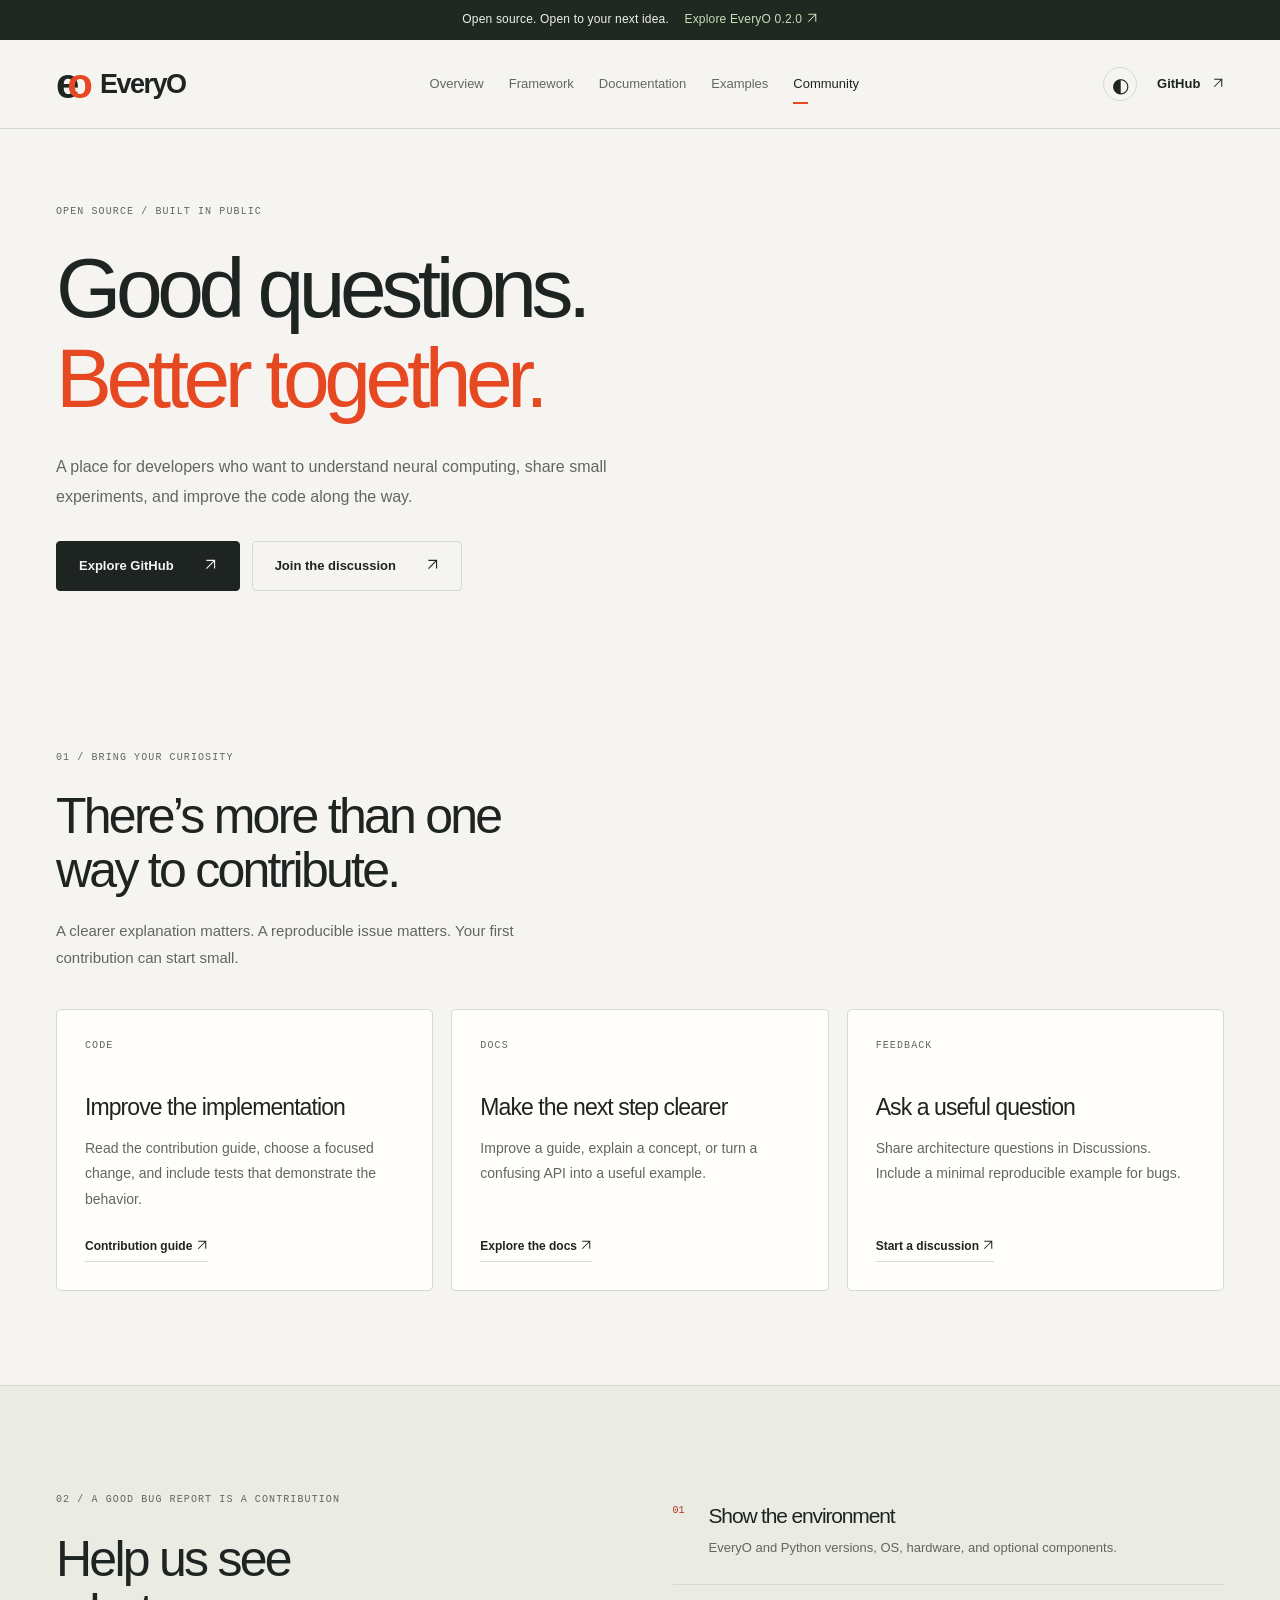
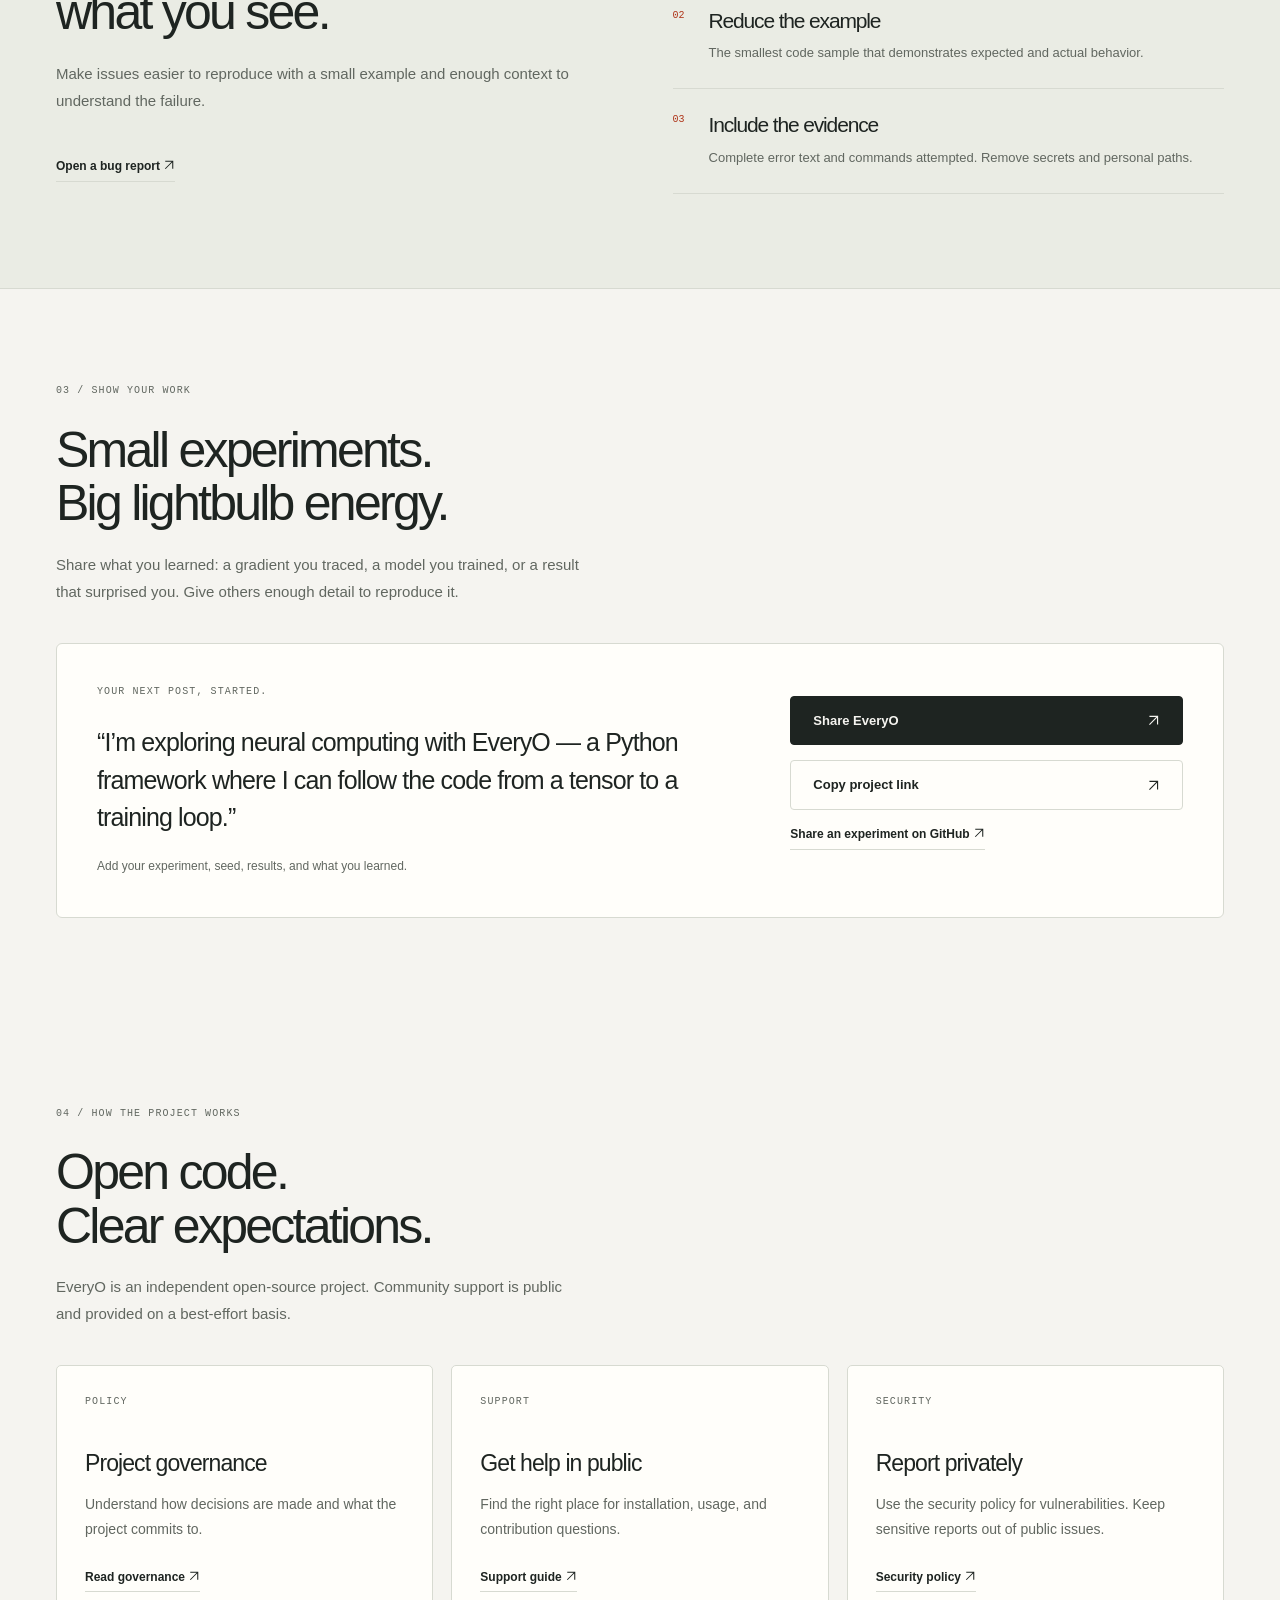
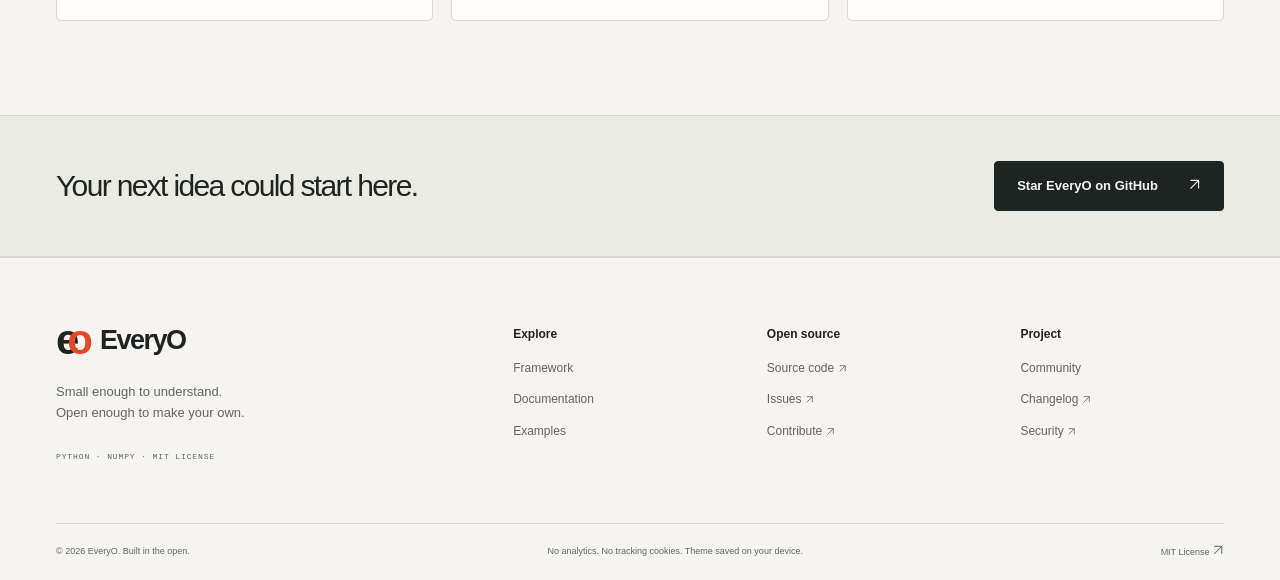
==== commit dc63195e: "Build polished multipage EveryO developer website" ====
--- a/community.html
+++ b/community.html
@@ -1,97 +1,590 @@
 <!doctype html>
-<html lang="en" data-theme="">
-<head>
-<meta charset="utf-8">
-<meta name="viewport" content="width=device-width, initial-scale=1">
-<title>Build EveryO together — EveryO</title>
-<meta name="description" content="Contribute to EveryO, join technical discussions, report issues, and read project governance and support resources.">
-<meta name="author" content="EveryO">
-<meta name="theme-color" content="#FAF7F0" media="(prefers-color-scheme: light)">
-<meta name="theme-color" content="#111518" media="(prefers-color-scheme: dark)">
-<link rel="canonical" href="https://krishanth7.github.io/everyo-site/community.html">
-
-<meta property="og:type" content="website">
-<meta property="og:title" content="Build EveryO together — EveryO">
-<meta property="og:description" content="Contribute to EveryO, join technical discussions, report issues, and read project governance and support resources.">
-<meta property="og:url" content="https://krishanth7.github.io/everyo-site/community.html">
-<meta property="og:image" content="https://krishanth7.github.io/everyo-site/assets/img/banner.png">
-<meta name="twitter:card" content="summary_large_image">
-<meta name="twitter:title" content="Build EveryO together — EveryO">
-<meta name="twitter:description" content="Contribute to EveryO, join technical discussions, report issues, and read project governance and support resources.">
-<meta name="twitter:image" content="https://krishanth7.github.io/everyo-site/assets/img/banner.png">
-
-<script>
-// Resolve the theme and disclosure styling before the first paint.
-(function () {
-  var root = document.documentElement;
-  root.classList.add('js');
-  var saved;
-  try { saved = localStorage.getItem('everyo-theme'); } catch (_) {}
-  root.dataset.theme = saved === 'light' || saved === 'dark' ? saved : (window.matchMedia('(prefers-color-scheme: dark)').matches ? 'dark' : 'light');
-})();
-</script>
-<link rel="icon" href="data:image/svg+xml,<svg xmlns='http://www.w3.org/2000/svg' viewBox='0 0 100 100'><rect width='100' height='100' rx='22' fill='%231a56c4'/><text y='.9em' x='50%' text-anchor='middle' font-size='62' font-family='monospace' font-weight='bold' fill='white'>E</text></svg>">
-<link rel="stylesheet" href="everyo-corporate.css?v=overview-20261104">
-<link rel="stylesheet" href="everyo-overview.css?v=overview-20261104">
-<meta name="robots" content="index,follow">
-<script type="application/ld+json">{"@context": "https://schema.org", "@type": "SoftwareSourceCode", "name": "EveryO", "description": "A Python neural computing framework written from scratch on NumPy for learning, teaching, and small-scale experimentation.", "url": "https://krishanth7.github.io/everyo-site/community.html", "codeRepository": "https://github.com/krishanth7/EveryO", "programmingLanguage": "Python", "license": "https://opensource.org/license/mit", "isAccessibleForFree": true}</script>
-</head>
-<body class="overview-site" data-page="community">
-<a class="skip-link" href="#main">Skip to content</a>
-
-<header class="site-header reference-header">
-  <div class="wrap">
-    <nav class="nav" aria-label="Primary">
-      <a class="brand" href="./#top" aria-label="EveryO home">
-        <svg class="orbit-logo" viewBox="0 0 84 64" fill="none" aria-hidden="true"><circle cx="42" cy="32" r="23" stroke="currentColor" stroke-width="6"/><ellipse cx="42" cy="32" rx="40" ry="10" transform="rotate(-25 42 32)" stroke="var(--header-lime)" stroke-width="2.6"/><circle cx="67" cy="12" r="5.5" fill="var(--header-lime)"/></svg>
-        <span>EveryO</span>
-      </a>
-      <ul class="nav__links" id="nav-links" data-open="false" data-state="closed">
-        <li><a data-page="overview" href="./#top"><svg class="mobile-nav-icon" viewBox="0 0 24 24" fill="none" stroke="currentColor" stroke-width="1.6" stroke-linecap="round" stroke-linejoin="round" aria-hidden="true"><path d="m3 10 9-7 9 7v10a1 1 0 0 1-1 1h-5v-7H9v7H4a1 1 0 0 1-1-1Z"/></svg><span>Overview</span><span class="mobile-nav-chevron" aria-hidden="true">›</span></a></li>
-        <li><a data-page="documentation" class="nav__documentation" href="documentation.html"><svg class="mobile-nav-icon" viewBox="0 0 24 24" fill="none" stroke="currentColor" stroke-width="1.6" stroke-linecap="round" stroke-linejoin="round" aria-hidden="true"><path d="M12 5v16M12 5C8 2 4 3 2 4v15c3-1 6-1 10 2 4-3 7-3 10-2V4c-2-1-6-2-10 1Z"/></svg><span>Documentation</span><span class="mobile-nav-chevron" aria-hidden="true">›</span></a></li>
-        <li><a data-page="features" href="features.html"><svg class="mobile-nav-icon" viewBox="0 0 24 24" fill="none" stroke="currentColor" stroke-width="1.6" stroke-linecap="round" stroke-linejoin="round" aria-hidden="true"><path d="m12 2 10 5-10 5L2 7Zm-10 10 10 5 10-5M2 17l10 5 10-5"/></svg><span>Features</span><span class="mobile-nav-chevron" aria-hidden="true">›</span></a></li>
-        <li><a data-page="examples" href="examples.html"><svg class="mobile-nav-icon" viewBox="0 0 24 24" fill="none" stroke="currentColor" stroke-width="1.6" stroke-linecap="round" stroke-linejoin="round" aria-hidden="true"><path d="m7 6-6 6 6 6m10-12 6 6-6 6M14 3l-4 18"/></svg><span>Examples</span><span class="mobile-nav-chevron" aria-hidden="true">›</span></a></li>
-        <li><a aria-current="page" data-page="community" href="community.html"><svg class="mobile-nav-icon" viewBox="0 0 24 24" fill="none" stroke="currentColor" stroke-width="1.6" stroke-linecap="round" stroke-linejoin="round" aria-hidden="true"><path d="M16 21v-2a4 4 0 0 0-4-4H6a4 4 0 0 0-4 4v2m20 0v-2a4 4 0 0 0-3-3.87M16 3.13a4 4 0 0 1 0 7.75"/><circle cx="9" cy="7" r="4"/></svg><span>Community</span><span class="mobile-nav-chevron" aria-hidden="true">›</span></a></li>
-      <li class="mobile-nav-actions"><a class="mobile-get-started" href="documentation.html#install">Get Started <span aria-hidden="true">→</span></a><a class="mobile-github" href="https://github.com/krishanth7/EveryO"><svg viewBox="0 0 24 24" fill="currentColor" aria-hidden="true"><path d="M12 .5a12 12 0 0 0-3.8 23.4c.6.1.8-.3.8-.6v-2c-3.3.7-4-1.6-4-1.6-.6-1.4-1.4-1.8-1.4-1.8-1-.7.1-.7.1-.7 1.2.1 1.8 1.2 1.8 1.2 1 1.8 2.8 1.3 3.5 1 .1-.8.4-1.3.7-1.6-2.7-.3-5.5-1.3-5.5-5.9 0-1.3.5-2.4 1.2-3.2-.1-.3-.5-1.5.1-3.2 0 0 1-.3 3.3 1.2a11.5 11.5 0 0 1 6 0C17.3 4.7 18.3 5 18.3 5c.6 1.7.2 2.9.1 3.2.8.8 1.2 1.9 1.2 3.2 0 4.6-2.8 5.6-5.5 5.9.4.4.8 1.1.8 2.2v3.3c0 .3.2.7.8.6A12 12 0 0 0 12 .5Z"/></svg><span>Star on GitHub</span></a></li>
-      </ul>
-      <div class="nav__actions">
-        <button class="header-search" id="search-open" type="button" aria-label="Search EveryO" aria-haspopup="dialog"><svg viewBox="0 0 24 24" fill="none" stroke="currentColor" stroke-width="1.8" aria-hidden="true"><circle cx="10.5" cy="10.5" r="7.5"/><path d="m16 16 5 5"/></svg><span>Search</span></button>
-        <a class="nav__github" href="https://github.com/krishanth7/EveryO" aria-label="Star EveryO on GitHub"><svg viewBox="0 0 24 24" fill="currentColor" aria-hidden="true"><path d="M12 .5a12 12 0 0 0-3.8 23.4c.6.1.8-.3.8-.6v-2c-3.3.7-4-1.6-4-1.6-.6-1.4-1.4-1.8-1.4-1.8-1-.7.1-.7.1-.7 1.2.1 1.8 1.2 1.8 1.2 1 1.8 2.8 1.3 3.5 1 .1-.8.4-1.3.7-1.6-2.7-.3-5.5-1.3-5.5-5.9 0-1.3.5-2.4 1.2-3.2-.1-.3-.5-1.5.1-3.2 0 0 1-.3 3.3 1.2a11.5 11.5 0 0 1 6 0C17.3 4.7 18.3 5 18.3 5c.6 1.7.2 2.9.1 3.2.8.8 1.2 1.9 1.2 3.2 0 4.6-2.8 5.6-5.5 5.9.4.4.8 1.1.8 2.2v3.3c0 .3.2.7.8.6A12 12 0 0 0 12 .5Z"/></svg><span>Star</span></a>
-        <button class="theme-switch" id="theme-toggle" type="button" aria-label="Switch colour theme" aria-pressed="false"><span class="theme-choice theme-choice--light"><svg viewBox="0 0 24 24" fill="none" stroke="currentColor" stroke-width="1.6" aria-hidden="true"><circle cx="12" cy="12" r="4"/><path d="M12 2v2m0 16v2M2 12h2m16 0h2M5 5l1.5 1.5m11 11L19 19M5 19l1.5-1.5m11-11L19 5"/></svg></span><span class="theme-choice theme-choice--dark"><svg viewBox="0 0 24 24" fill="none" stroke="currentColor" stroke-width="1.6" aria-hidden="true"><path d="M21 12.8A9 9 0 1 1 11.2 3a7 7 0 0 0 9.8 9.8Z"/></svg></span></button>
-        <a class="btn btn--primary btn--sm nav__start" href="documentation.html#install">Get Started <span aria-hidden="true">→</span></a>
-        <button class="icon-btn nav__toggle" id="nav-toggle" type="button" aria-label="Open menu" aria-expanded="false" aria-controls="nav-links"><svg class="menu-hamburger" viewBox="0 0 24 24" fill="none" stroke="currentColor" stroke-width="1.8" stroke-linecap="round" aria-hidden="true"><path class="menu-line menu-line--top" d="M4 6h16"/><path class="menu-line menu-line--middle" d="M4 12h16"/><path class="menu-line menu-line--bottom" d="M4 18h16"/></svg></button>
+<html lang="en" data-theme="light">
+  <head>
+    <meta charset="utf-8" />
+    <meta name="viewport" content="width=device-width,initial-scale=1" />
+    <title>Community — EveryO</title>
+    <meta
+      name="description"
+      content="Contribute to EveryO, ask questions, report bugs, and share reproducible neural computing experiments."
+    />
+    <meta name="robots" content="index,follow" />
+    <meta name="theme-color" content="#f5f4f0" />
+    <link
+      rel="canonical"
+      href="https://krishanth7.github.io/everyo-site/community.html"
+    />
+    <meta property="og:type" content="website" />
+    <meta property="og:title" content="Community — EveryO" />
+    <meta
+      property="og:description"
+      content="Contribute to EveryO, ask questions, report bugs, and share reproducible neural computing experiments."
+    />
+    <meta
+      property="og:url"
+      content="https://krishanth7.github.io/everyo-site/community.html"
+    />
+    <meta
+      property="og:image"
+      content="https://krishanth7.github.io/everyo-site/assets/img/social-card.png"
+    />
+    <meta property="og:image:width" content="1200" />
+    <meta property="og:image:height" content="630" />
+    <meta
+      property="og:image:alt"
+      content="EveryO — Understand the intelligence you build."
+    />
+    <meta name="twitter:card" content="summary_large_image" />
+    <meta name="twitter:title" content="Community — EveryO" />
+    <meta
+      name="twitter:description"
+      content="Contribute to EveryO, ask questions, report bugs, and share reproducible neural computing experiments."
+    />
+    <meta
+      name="twitter:image"
+      content="https://krishanth7.github.io/everyo-site/assets/img/social-card.png"
+    />
+    <link rel="icon" type="image/svg+xml" href="assets/img/favicon.svg" />
+    <script>
+      try {
+        var t = localStorage.getItem("everyo-theme");
+        document.documentElement.dataset.theme =
+          t === "dark" || t === "light"
+            ? t
+            : matchMedia("(prefers-color-scheme: dark)").matches
+              ? "dark"
+              : "light";
+      } catch (_) {}
+    </script>
+    <link rel="stylesheet" href="assets/css/developer-site.css" />
+    <script type="application/ld+json">
+      {
+        "@context": "https://schema.org",
+        "@type": "SoftwareSourceCode",
+        "name": "EveryO",
+        "codeRepository": "https://github.com/krishanth7/EveryO",
+        "programmingLanguage": "Python",
+        "license": "https://opensource.org/license/mit",
+        "description": "A NumPy-based neural computing framework for learning, teaching, and small-scale experiments."
+      }
+    </script>
+  </head>
+  <body data-page="community">
+    <a class="skip" href="#main">Skip to content</a>
+    <div class="announcement">
+      <a href="https://github.com/krishanth7/EveryO/releases"
+        >Open source. Open to your next idea.
+        <span
+          >Explore EveryO 0.2.0
+          <svg
+            class="arrow"
+            viewBox="0 0 16 16"
+            fill="none"
+            stroke="currentColor"
+            stroke-width="1.4"
+            aria-hidden="true"
+          >
+            <path d="M3 13 13 3M3 3h10v10" /></svg></span
+      ></a>
+    </div>
+    <header class="site-header">
+      <div class="container header-inner">
+        <a class="brand" href="index.html" aria-label="EveryO home"
+          ><span class="brand-mark" aria-hidden="true">e<span>o</span></span
+          ><span>EveryO</span></a
+        >
+        <nav id="nav-links" aria-label="Primary">
+          <a data-page="overview" href="index.html">Overview</a
+          ><a data-page="features" href="features.html">Framework</a
+          ><a data-page="documentation" href="documentation.html"
+            >Documentation</a
+          ><a data-page="examples" href="examples.html">Examples</a
+          ><a data-page="community" href="community.html" aria-current="page"
+            >Community</a
+          >
+        </nav>
+        <div class="header-actions">
+          <button
+            id="theme-toggle"
+            class="icon-button"
+            aria-label="Switch colour theme"
+            aria-pressed="false"
+            type="button"
+          >
+            ◐</button
+          ><a class="github-link" href="https://github.com/krishanth7/EveryO"
+            >GitHub
+            <span aria-hidden="true"
+              ><svg
+                class="arrow"
+                viewBox="0 0 16 16"
+                fill="none"
+                stroke="currentColor"
+                stroke-width="1.4"
+                aria-hidden="true"
+              >
+                <path d="M3 13 13 3M3 3h10v10" /></svg></span></a
+          ><button
+            id="nav-toggle"
+            class="icon-button menu-toggle"
+            type="button"
+            aria-expanded="false"
+            aria-controls="nav-links"
+            aria-label="Open menu"
+          >
+            ☰
+          </button>
+        </div>
       </div>
-    </nav>
-  </div>
-</header>
-<dialog class="site-search" id="site-search" aria-labelledby="search-title">
-  <div class="search-heading"><h2 id="search-title">Search EveryO</h2><button type="button" id="search-close" aria-label="Close search">✕</button></div>
-  <label for="site-search-input">Find a feature, guide, or example</label>
-  <input id="site-search-input" type="search" placeholder="Try autograd, ONNX, or installation…" autocomplete="off">
-  <p class="search-status" id="search-status" role="status"></p>
-  <ul id="search-results"></ul>
-</dialog>
-<main id="main"><section class="ov-section ov-subhero" id="top"><div class="ov-wrap"><p class="ov-eyebrow">EVERYO / COMMUNITY</p><h1>Build EveryO together</h1><p class="ov-lede">Browse the source, ask technical questions, report reproducible issues, and contribute improvements.</p></div></section><section class="ov-section ov-surface" id="participate"><div class="ov-wrap"><div class="ov-grid ov-grid--two"><article class="ov-card"><div class="ov-icon"><svg viewBox="0 0 24 24" fill="none" stroke="currentColor" stroke-width="1.6" stroke-linecap="round" stroke-linejoin="round" aria-hidden="true"><circle cx="6" cy="5" r="3"/><circle cx="6" cy="19" r="3"/><circle cx="19" cy="5" r="3"/><path d="M6 8v8m0-4c10 0 13-1 13-4"/></svg></div><h3>GitHub Repository</h3><p>Browse source code, commits, and the project’s development history.</p><a class="ov-link" href="https://github.com/krishanth7/EveryO">View repository <span aria-hidden="true">→</span></a></article><article class="ov-card"><div class="ov-icon"><svg viewBox="0 0 24 24" fill="none" stroke="currentColor" stroke-width="1.6" stroke-linecap="round" stroke-linejoin="round" aria-hidden="true"><path d="m8 5-7 7 7 7m8-14 7 7-7 7M14 3l-4 18"/></svg></div><h3>Contribute</h3><p>Read the contribution guidelines and help improve the framework.</p><a class="ov-link" href="https://github.com/krishanth7/EveryO/blob/main/CONTRIBUTING.md">Start contributing <span aria-hidden="true">→</span></a></article><article class="ov-card"><div class="ov-icon"><svg viewBox="0 0 24 24" fill="none" stroke="currentColor" stroke-width="1.6" stroke-linecap="round" stroke-linejoin="round" aria-hidden="true"><circle cx="12" cy="12" r="10"/><path d="M12 6v7m0 3v2"/></svg></div><h3>Report an Issue</h3><p>Report a reproducible bug or suggest a focused improvement.</p><a class="ov-link" href="https://github.com/krishanth7/EveryO/issues">Report an issue <span aria-hidden="true">→</span></a></article><article class="ov-card"><div class="ov-icon"><svg viewBox="0 0 24 24" fill="none" stroke="currentColor" stroke-width="1.6" stroke-linecap="round" stroke-linejoin="round" aria-hidden="true"><circle cx="9" cy="7" r="4"/><path d="M2 21v-2a4 4 0 0 1 4-4h6a4 4 0 0 1 4 4v2M17 3a4 4 0 0 1 0 8m5 10v-2a4 4 0 0 0-3-3.87"/></svg></div><h3>Discussions</h3><p>Ask questions and participate in technical conversations.</p><a class="ov-link" href="https://github.com/krishanth7/EveryO/discussions">Join discussions <span aria-hidden="true">→</span></a></article></div><aside class="ov-callout"><h2>Clear expectations. Open collaboration.</h2><p>EveryO is MIT licensed and independently maintained. Read the project guidelines before contributing. Security vulnerabilities should go through the private security reporting process.</p><div class="ov-buttons"><a class="ov-link" href="https://github.com/krishanth7/EveryO/blob/main/GOVERNANCE.md">Governance <span aria-hidden="true">→</span></a><a class="ov-link" href="https://github.com/krishanth7/EveryO/blob/main/PROJECT_POLICY.md">Project policy <span aria-hidden="true">→</span></a><a class="ov-link" href="https://github.com/krishanth7/EveryO/security/policy">Security <span aria-hidden="true">→</span></a><a class="ov-link" href="https://github.com/krishanth7/EveryO/blob/main/SUPPORT.md">Get support <span aria-hidden="true">→</span></a></div></aside></div></section></main><footer class="final-footer" id="footer" aria-label="EveryO footer">
- <div class="wrap">
-  <div class="final-footer__grid">
-   <div class="final-footer__identity">
-    <a class="final-footer__brand" href="./#top" aria-label="EveryO home"><svg viewBox="0 0 84 64" fill="none" aria-hidden="true"><ellipse cx="42" cy="32" rx="39" ry="19" transform="rotate(-35 42 32)" stroke="#b0f438" stroke-width="5"/><circle cx="42" cy="32" r="10" fill="#b0f438"/><path d="m62 42 8-6" stroke="var(--footer-bg)" stroke-width="8"/></svg><span>EveryO</span></a>
-    <p class="final-footer__tagline">Build intelligence, your way.</p>
-    <p class="final-footer__description">Open-source tools for curious AI builders.</p>
-    <div class="final-footer__social"><a href="https://github.com/krishanth7/EveryO" aria-label="EveryO on GitHub"><svg viewBox="0 0 24 24" fill="currentColor" aria-hidden="true"><path d="M12 .5a12 12 0 0 0-3.8 23.4c.6.1.8-.3.8-.6v-2c-3.3.7-4-1.6-4-1.6-.6-1.4-1.4-1.8-1.4-1.8-1-.7.1-.7.1-.7 1.2.1 1.8 1.2 1.8 1.2 1 1.8 2.8 1.3 3.5 1 .1-.8.4-1.3.7-1.6-2.7-.3-5.5-1.3-5.5-5.9 0-1.3.5-2.4 1.2-3.2-.1-.3-.5-1.5.1-3.2 0 0 1-.3 3.3 1.2a11.5 11.5 0 0 1 6 0C17.3 4.7 18.3 5 18.3 5c.6 1.7.2 2.9.1 3.2.8.8 1.2 1.9 1.2 3.2 0 4.6-2.8 5.6-5.5 5.9.4.4.8 1.1.8 2.2v3.3c0 .3.2.7.8.6A12 12 0 0 0 12 .5Z"/></svg><span>GitHub</span></a><a href="community.html" aria-label="EveryO community"><svg viewBox="0 0 24 24" fill="none" stroke="currentColor" stroke-width="1.6" stroke-linecap="round" aria-hidden="true"><circle cx="9" cy="7" r="4"/><path d="M2 21v-2a4 4 0 0 1 4-4h6a4 4 0 0 1 4 4v2M17 3a4 4 0 0 1 0 8M22 21v-2a4 4 0 0 0-3-3.87"/></svg><span>Community</span></a></div>
-   </div>
-<nav class="final-footer__column" aria-label="Framework"><h2>Framework</h2><ul><li><a href="./#top">Overview</a></li><li><a href="features.html">Features</a></li><li><a href="examples.html">Examples</a></li><li><a href="https://github.com/krishanth7/EveryO/releases">Releases</a></li></ul></nav>
-<nav class="final-footer__column" aria-label="Developers"><h2>Developers</h2><ul><li><a href="documentation.html">Documentation</a></li><li><a href="documentation.html#install">Quickstart</a></li><li><a href="https://github.com/krishanth7/EveryO/blob/main/docs/api-reference.md">API Reference</a></li><li><a href="https://github.com/krishanth7/EveryO">GitHub</a></li></ul></nav>
-<nav class="final-footer__column" aria-label="Community"><h2>Community</h2><ul><li><a href="community.html">Discussions</a></li><li><a href="https://github.com/krishanth7/EveryO/blob/main/CONTRIBUTING.md">Contributing</a></li><li><a href="https://github.com/krishanth7/EveryO/issues">Report an Issue</a></li><li><a href="https://github.com/krishanth7/EveryO/blob/main/SUPPORT.md">Support</a></li></ul></nav>
-<nav class="final-footer__column" aria-label="Resources"><h2>Resources</h2><ul><li><a href="https://github.com/krishanth7/EveryO/blob/main/CHANGELOG.md">Changelog</a></li><li><a href="https://github.com/krishanth7/EveryO/blob/main/LICENSE">License</a></li><li><a href="https://github.com/krishanth7/EveryO/security/policy">Security</a></li><li><a href="https://github.com/krishanth7/EveryO/blob/main/SUPPORT.md">Contact</a></li></ul></nav>
-  </div>
-  <div class="final-footer__bottom"><p>© 2026 EveryO. Open source, built for builders.</p><div class="final-footer__legal"><button type="button" onclick="document.getElementById('footer-privacy').showModal()">Privacy</button><span aria-hidden="true">·</span><a href="https://github.com/krishanth7/EveryO/blob/main/PROJECT_POLICY.md">Terms</a></div><span class="final-footer__status"><i aria-hidden="true"></i>Open source project</span></div>
- </div>
-</footer>
-<dialog class="footer-privacy" id="footer-privacy" aria-labelledby="privacy-title"><h2 id="privacy-title">Your privacy</h2><p>This site does not use analytics, tracking cookies, or third-party scripts. Your theme preference is stored locally in your browser.</p><p>External links take you to GitHub, where GitHub’s policies apply.</p><form method="dialog"><button>Close</button></form></dialog>
-<script src="everyo-corporate.js?v=overview-20261104" defer></script>
-<script src="everyo-overview.js?v=overview-20261104" defer></script>
-</body>
+    </header>
+    <main id="main">
+      <section class="page-hero container" id="top">
+        <p class="eyebrow">OPEN SOURCE / BUILT IN PUBLIC</p>
+        <h1>
+          Good questions.<br /><span class="accent-word">Better together.</span>
+        </h1>
+        <p>
+          A place for developers who want to understand neural computing, share
+          small experiments, and improve the code along the way.
+        </p>
+        <div class="actions">
+          <a class="button" href="https://github.com/krishanth7/EveryO"
+            >Explore GitHub
+            <span aria-hidden="true"
+              ><svg
+                class="arrow"
+                viewBox="0 0 16 16"
+                fill="none"
+                stroke="currentColor"
+                stroke-width="1.4"
+                aria-hidden="true"
+              >
+                <path d="M3 13 13 3M3 3h10v10" /></svg></span></a
+          ><a
+            class="button secondary"
+            href="https://github.com/krishanth7/EveryO/discussions"
+            >Join the discussion
+            <span aria-hidden="true"
+              ><svg
+                class="arrow"
+                viewBox="0 0 16 16"
+                fill="none"
+                stroke="currentColor"
+                stroke-width="1.4"
+                aria-hidden="true"
+              >
+                <path d="M3 13 13 3M3 3h10v10" /></svg></span
+          ></a>
+        </div>
+      </section>
+      <section class="section container">
+        <div class="section-heading">
+          <p class="eyebrow">01 / BRING YOUR CURIOSITY</p>
+          <h2>There’s more than one<br />way to contribute.</h2>
+          <p>
+            A clearer explanation matters. A reproducible issue matters. Your
+            first contribution can start small.
+          </p>
+        </div>
+        <div class="grid three">
+          <article class="card">
+            <span class="card-index">CODE</span>
+            <h3>Improve the implementation</h3>
+            <p>
+              Read the contribution guide, choose a focused change, and include
+              tests that demonstrate the behavior.
+            </p>
+            <a
+              class="text-link"
+              href="https://github.com/krishanth7/EveryO/blob/main/CONTRIBUTING.md"
+              >Contribution guide
+              <span aria-hidden="true"
+                ><svg
+                  class="arrow"
+                  viewBox="0 0 16 16"
+                  fill="none"
+                  stroke="currentColor"
+                  stroke-width="1.4"
+                  aria-hidden="true"
+                >
+                  <path d="M3 13 13 3M3 3h10v10" /></svg></span
+            ></a>
+          </article>
+          <article class="card">
+            <span class="card-index">DOCS</span>
+            <h3>Make the next step clearer</h3>
+            <p>
+              Improve a guide, explain a concept, or turn a confusing API into a
+              useful example.
+            </p>
+            <a
+              class="text-link"
+              href="https://github.com/krishanth7/EveryO/blob/main/docs/README.md"
+              >Explore the docs
+              <span aria-hidden="true"
+                ><svg
+                  class="arrow"
+                  viewBox="0 0 16 16"
+                  fill="none"
+                  stroke="currentColor"
+                  stroke-width="1.4"
+                  aria-hidden="true"
+                >
+                  <path d="M3 13 13 3M3 3h10v10" /></svg></span
+            ></a>
+          </article>
+          <article class="card">
+            <span class="card-index">FEEDBACK</span>
+            <h3>Ask a useful question</h3>
+            <p>
+              Share architecture questions in Discussions. Include a minimal
+              reproducible example for bugs.
+            </p>
+            <a
+              class="text-link"
+              href="https://github.com/krishanth7/EveryO/discussions"
+              >Start a discussion
+              <span aria-hidden="true"
+                ><svg
+                  class="arrow"
+                  viewBox="0 0 16 16"
+                  fill="none"
+                  stroke="currentColor"
+                  stroke-width="1.4"
+                  aria-hidden="true"
+                >
+                  <path d="M3 13 13 3M3 3h10v10" /></svg></span
+            ></a>
+          </article>
+        </div>
+      </section>
+      <section class="section community-feature">
+        <div class="container split">
+          <div>
+            <div class="section-heading">
+              <p class="eyebrow">02 / A GOOD BUG REPORT IS A CONTRIBUTION</p>
+              <h2>Help us see<br />what you see.</h2>
+              <p>
+                Make issues easier to reproduce with a small example and enough
+                context to understand the failure.
+              </p>
+            </div>
+            <a
+              class="text-link"
+              href="https://github.com/krishanth7/EveryO/issues/new?template=bug_report.yml"
+              >Open a bug report
+              <svg
+                class="arrow"
+                viewBox="0 0 16 16"
+                fill="none"
+                stroke="currentColor"
+                stroke-width="1.4"
+                aria-hidden="true"
+              >
+                <path d="M3 13 13 3M3 3h10v10" /></svg
+            ></a>
+          </div>
+          <ol class="report-list">
+            <li>
+              <span>01</span>
+              <div>
+                <h3>Show the environment</h3>
+                <p>
+                  EveryO and Python versions, OS, hardware, and optional
+                  components.
+                </p>
+              </div>
+            </li>
+            <li>
+              <span>02</span>
+              <div>
+                <h3>Reduce the example</h3>
+                <p>
+                  The smallest code sample that demonstrates expected and actual
+                  behavior.
+                </p>
+              </div>
+            </li>
+            <li>
+              <span>03</span>
+              <div>
+                <h3>Include the evidence</h3>
+                <p>
+                  Complete error text and commands attempted. Remove secrets and
+                  personal paths.
+                </p>
+              </div>
+            </li>
+          </ol>
+        </div>
+      </section>
+      <section class="section container" id="share">
+        <div class="section-heading">
+          <p class="eyebrow">03 / SHOW YOUR WORK</p>
+          <h2>Small experiments.<br />Big lightbulb energy.</h2>
+          <p>
+            Share what you learned: a gradient you traced, a model you trained,
+            or a result that surprised you. Give others enough detail to
+            reproduce it.
+          </p>
+        </div>
+        <div class="share-panel">
+          <div>
+            <span class="eyebrow">YOUR NEXT POST, STARTED.</span>
+            <blockquote>
+              “I’m exploring neural computing with EveryO — a Python framework
+              where I can follow the code from a tensor to a training loop.”
+            </blockquote>
+            <p>Add your experiment, seed, results, and what you learned.</p>
+          </div>
+          <div class="share-actions">
+            <button class="button" type="button" id="share-project">
+              Share EveryO
+              <svg
+                class="arrow"
+                viewBox="0 0 16 16"
+                fill="none"
+                stroke="currentColor"
+                stroke-width="1.4"
+                aria-hidden="true"
+              >
+                <path d="M3 13 13 3M3 3h10v10" />
+              </svg></button
+            ><button class="button secondary" type="button" id="copy-project">
+              Copy project link
+              <svg
+                class="arrow"
+                viewBox="0 0 16 16"
+                fill="none"
+                stroke="currentColor"
+                stroke-width="1.4"
+                aria-hidden="true"
+              >
+                <path d="M3 13 13 3M3 3h10v10" />
+              </svg></button
+            ><a
+              class="text-link"
+              href="https://github.com/krishanth7/EveryO/discussions"
+              >Share an experiment on GitHub
+              <svg
+                class="arrow"
+                viewBox="0 0 16 16"
+                fill="none"
+                stroke="currentColor"
+                stroke-width="1.4"
+                aria-hidden="true"
+              >
+                <path d="M3 13 13 3M3 3h10v10" /></svg></a
+            ><span id="share-status" role="status"></span>
+          </div>
+        </div>
+      </section>
+      <section class="section container">
+        <div class="section-heading">
+          <p class="eyebrow">04 / HOW THE PROJECT WORKS</p>
+          <h2>Open code.<br />Clear expectations.</h2>
+          <p>
+            EveryO is an independent open-source project. Community support is
+            public and provided on a best-effort basis.
+          </p>
+        </div>
+        <div class="grid three">
+          <article class="card">
+            <span class="card-index">POLICY</span>
+            <h3>Project governance</h3>
+            <p>
+              Understand how decisions are made and what the project commits to.
+            </p>
+            <a
+              class="text-link"
+              href="https://github.com/krishanth7/EveryO/blob/main/GOVERNANCE.md"
+              >Read governance
+              <span aria-hidden="true"
+                ><svg
+                  class="arrow"
+                  viewBox="0 0 16 16"
+                  fill="none"
+                  stroke="currentColor"
+                  stroke-width="1.4"
+                  aria-hidden="true"
+                >
+                  <path d="M3 13 13 3M3 3h10v10" /></svg></span
+            ></a>
+          </article>
+          <article class="card">
+            <span class="card-index">SUPPORT</span>
+            <h3>Get help in public</h3>
+            <p>
+              Find the right place for installation, usage, and contribution
+              questions.
+            </p>
+            <a
+              class="text-link"
+              href="https://github.com/krishanth7/EveryO/blob/main/SUPPORT.md"
+              >Support guide
+              <span aria-hidden="true"
+                ><svg
+                  class="arrow"
+                  viewBox="0 0 16 16"
+                  fill="none"
+                  stroke="currentColor"
+                  stroke-width="1.4"
+                  aria-hidden="true"
+                >
+                  <path d="M3 13 13 3M3 3h10v10" /></svg></span
+            ></a>
+          </article>
+          <article class="card">
+            <span class="card-index">SECURITY</span>
+            <h3>Report privately</h3>
+            <p>
+              Use the security policy for vulnerabilities. Keep sensitive
+              reports out of public issues.
+            </p>
+            <a
+              class="text-link"
+              href="https://github.com/krishanth7/EveryO/blob/main/SECURITY.md"
+              >Security policy
+              <span aria-hidden="true"
+                ><svg
+                  class="arrow"
+                  viewBox="0 0 16 16"
+                  fill="none"
+                  stroke="currentColor"
+                  stroke-width="1.4"
+                  aria-hidden="true"
+                >
+                  <path d="M3 13 13 3M3 3h10v10" /></svg></span
+            ></a>
+          </article>
+        </div>
+      </section>
+      <section class="compact-cta">
+        <div class="container">
+          <h2>Your next idea could start here.</h2>
+          <a class="button" href="https://github.com/krishanth7/EveryO"
+            >Star EveryO on GitHub
+            <span aria-hidden="true"
+              ><svg
+                class="arrow"
+                viewBox="0 0 16 16"
+                fill="none"
+                stroke="currentColor"
+                stroke-width="1.4"
+                aria-hidden="true"
+              >
+                <path d="M3 13 13 3M3 3h10v10" /></svg></span
+          ></a>
+        </div>
+      </section>
+    </main>
+    <footer>
+      <div class="container">
+        <div class="footer-top">
+          <div>
+            <a class="brand" href="index.html"
+              ><span class="brand-mark" aria-hidden="true">e<span>o</span></span
+              ><span>EveryO</span></a
+            >
+            <p>
+              Small enough to understand.<br />Open enough to make your own.
+            </p>
+            <span class="mono">PYTHON · NUMPY · MIT LICENSE</span>
+          </div>
+          <nav aria-label="Explore">
+            <h2>Explore</h2>
+            <a href="features.html">Framework</a
+            ><a href="documentation.html">Documentation</a
+            ><a href="examples.html">Examples</a>
+          </nav>
+          <nav aria-label="Open source">
+            <h2>Open source</h2>
+            <a href="https://github.com/krishanth7/EveryO"
+              >Source code
+              <svg
+                class="arrow"
+                viewBox="0 0 16 16"
+                fill="none"
+                stroke="currentColor"
+                stroke-width="1.4"
+                aria-hidden="true"
+              >
+                <path d="M3 13 13 3M3 3h10v10" /></svg></a
+            ><a href="https://github.com/krishanth7/EveryO/issues"
+              >Issues
+              <svg
+                class="arrow"
+                viewBox="0 0 16 16"
+                fill="none"
+                stroke="currentColor"
+                stroke-width="1.4"
+                aria-hidden="true"
+              >
+                <path d="M3 13 13 3M3 3h10v10" /></svg></a
+            ><a
+              href="https://github.com/krishanth7/EveryO/blob/main/CONTRIBUTING.md"
+              >Contribute
+              <svg
+                class="arrow"
+                viewBox="0 0 16 16"
+                fill="none"
+                stroke="currentColor"
+                stroke-width="1.4"
+                aria-hidden="true"
+              >
+                <path d="M3 13 13 3M3 3h10v10" /></svg
+            ></a>
+          </nav>
+          <nav aria-label="Project">
+            <h2>Project</h2>
+            <a href="community.html">Community</a
+            ><a
+              href="https://github.com/krishanth7/EveryO/blob/main/CHANGELOG.md"
+              >Changelog
+              <svg
+                class="arrow"
+                viewBox="0 0 16 16"
+                fill="none"
+                stroke="currentColor"
+                stroke-width="1.4"
+                aria-hidden="true"
+              >
+                <path d="M3 13 13 3M3 3h10v10" /></svg></a
+            ><a
+              href="https://github.com/krishanth7/EveryO/blob/main/SECURITY.md"
+              >Security
+              <svg
+                class="arrow"
+                viewBox="0 0 16 16"
+                fill="none"
+                stroke="currentColor"
+                stroke-width="1.4"
+                aria-hidden="true"
+              >
+                <path d="M3 13 13 3M3 3h10v10" /></svg
+            ></a>
+          </nav>
+        </div>
+        <div class="footer-bottom">
+          <span>© 2026 EveryO. Built in the open.</span
+          ><span
+            >No analytics. No tracking cookies. Theme saved on your
+            device.</span
+          ><a href="https://github.com/krishanth7/EveryO/blob/main/LICENSE"
+            >MIT License
+            <svg
+              class="arrow"
+              viewBox="0 0 16 16"
+              fill="none"
+              stroke="currentColor"
+              stroke-width="1.4"
+              aria-hidden="true"
+            >
+              <path d="M3 13 13 3M3 3h10v10" /></svg
+          ></a>
+        </div>
+      </div>
+    </footer>
+    <script src="assets/js/developer-site.js" defer></script>
+  </body>
 </html>
-
-
--- a/assets/css/developer-site.css
+++ b/assets/css/developer-site.css
@@ -0,0 +1,1674 @@
+@charset "UTF-8";
+:root {
+  color-scheme: light;
+  --bg: #f5f4f0;
+  --surface: #fffefa;
+  --ink: #1e2421;
+  --muted: #616760;
+  --line: #d7dad1;
+  --accent: #e64822;
+  --tint: #eaece4;
+  --dark: #202822;
+  --mono: ui-monospace, SFMono-Regular, Consolas, monospace;
+  --radius: 8px;
+  font-family: Arial, Helvetica, sans-serif;
+  font-synthesis: none;
+}
+:root[data-theme="dark"] {
+  color-scheme: dark;
+  --bg: #171d19;
+  --surface: #202822;
+  --ink: #f2f3e9;
+  --muted: #afb8ab;
+  --line: #3b453d;
+  --accent: #ff8a65;
+  --tint: #263128;
+  --dark: #101612;
+}
+* {
+  box-sizing: border-box;
+}
+html {
+  scroll-behavior: smooth;
+  scroll-padding-top: 108px;
+}
+body {
+  margin: 0;
+  background: var(--bg);
+  color: var(--ink);
+  font-size: 16px;
+  line-height: 1.65;
+}
+a {
+  color: inherit;
+  text-decoration: none;
+}
+button,
+input {
+  font: inherit;
+}
+button {
+  cursor: pointer;
+}
+button,
+a {
+  -webkit-tap-highlight-color: transparent;
+}
+button:disabled {
+  cursor: wait;
+}
+a:focus-visible,
+button:focus-visible,
+summary:focus-visible {
+  outline: 3px solid var(--accent);
+  outline-offset: 5px;
+}
+img {
+  display: block;
+  width: 100%;
+  height: auto;
+}
+h1,
+h2,
+h3,
+p,
+figure,
+blockquote {
+  margin: 0;
+}
+h1,
+h2,
+h3 {
+  line-height: 1.07;
+  letter-spacing: -0.055em;
+}
+p {
+  color: var(--muted);
+}
+button {
+  color: inherit;
+}
+code {
+  font-family: var(--mono);
+  font-size: 0.88em;
+}
+p code,
+li code {
+  background: var(--tint);
+  padding: 3px 5px;
+  border-radius: 3px;
+  overflow-wrap: anywhere;
+}
+::selection {
+  background: #fdbe85;
+  color: #1e2421;
+}
+.container {
+  max-width: 1280px;
+  width: calc(100% - 112px);
+  margin-inline: auto;
+}
+.skip {
+  position: fixed;
+  left: 12px;
+  top: -100px;
+  z-index: 100;
+  background: var(--ink);
+  color: var(--bg);
+  padding: 12px 20px;
+}
+.skip:focus {
+  top: 12px;
+}
+.announcement {
+  background: var(--dark);
+  color: #eef2e7;
+  text-align: center;
+  padding: 10px 18px;
+  font-size: 12px;
+  letter-spacing: 0.015em;
+}
+.announcement span {
+  margin-left: 12px;
+  color: #c4ddb5;
+}
+.site-header {
+  position: sticky;
+  top: 0;
+  z-index: 30;
+  background: var(--bg);
+  border-bottom: 1px solid var(--line);
+}
+.header-inner {
+  display: flex;
+  align-items: center;
+  gap: 32px;
+  height: 88px;
+}
+.brand {
+  display: inline-flex;
+  align-items: center;
+  gap: 10px;
+  font-size: 27px;
+  font-weight: 750;
+  letter-spacing: -1.5px;
+  flex-shrink: 0;
+}
+.brand-mark {
+  display: flex;
+  align-items: center;
+  letter-spacing: -12px;
+  font-size: 42px;
+  line-height: 1;
+  padding-right: 9px;
+  font-weight: 800;
+}
+.brand-mark > span {
+  color: var(--accent);
+}
+.brand-dot {
+  font-size: 9px;
+  vertical-align: top;
+  margin-left: 3px;
+  letter-spacing: 0;
+}
+.header-inner > nav {
+  display: flex;
+  gap: 25px;
+  margin: auto;
+  font-size: 13px;
+  font-weight: 500;
+}
+.header-inner > nav a {
+  position: relative;
+  padding: 32px 0;
+  color: var(--muted);
+}
+.header-inner > nav a:hover,
+.header-inner > nav a[aria-current] {
+  color: var(--ink);
+}
+.header-inner > nav a[aria-current]:after {
+  content: "";
+  position: absolute;
+  bottom: 23px;
+  left: 0;
+  width: 15px;
+  height: 2px;
+  background: var(--accent);
+}
+.header-actions {
+  display: flex;
+  align-items: center;
+  gap: 20px;
+}
+.icon-button {
+  border: 1px solid var(--line);
+  background: transparent;
+  width: 34px;
+  height: 34px;
+  border-radius: 50%;
+  font-size: 20px;
+  display: grid;
+  place-items: center;
+}
+.github-link {
+  font-size: 13px;
+  font-weight: 700;
+  white-space: nowrap;
+}
+.github-link span {
+  margin-left: 8px;
+}
+.menu-toggle {
+  display: none;
+}
+.eyebrow,
+.mono,
+.card-index {
+  font-family: var(--mono);
+  font-size: 10px;
+  letter-spacing: 0.11em;
+  font-weight: 500;
+}
+.eyebrow {
+  color: var(--muted);
+  display: flex;
+  gap: 8px;
+  align-items: center;
+  margin-bottom: 24px;
+}
+.status-dot,
+.signal {
+  display: inline-block;
+  width: 6px;
+  height: 6px;
+  background: var(--accent);
+  border-radius: 50%;
+  flex-shrink: 0;
+}
+.hero {
+  display: grid;
+  grid-template-columns: 1.15fr 1fr;
+  gap: 65px;
+  align-items: center;
+  padding-top: 82px;
+  padding-bottom: 86px;
+}
+.hero h1 {
+  font-size: clamp(56px, 6.4vw, 88px);
+  font-weight: 550;
+  line-height: 0.98;
+  letter-spacing: -0.07em;
+}
+.accent-word {
+  color: var(--accent);
+}
+.hero-description {
+  max-width: 475px;
+  margin-top: 28px;
+  font-size: 16px;
+  line-height: 1.8;
+}
+.actions {
+  display: flex;
+  gap: 12px;
+  flex-wrap: wrap;
+  margin-top: 30px;
+}
+.button {
+  display: inline-flex;
+  align-items: center;
+  justify-content: space-between;
+  gap: 30px;
+  padding: 13px 22px;
+  border: 1px solid var(--ink);
+  background: var(--ink);
+  color: var(--bg);
+  font-size: 13px;
+  font-weight: 600;
+  border-radius: 4px;
+  transition:
+    transform 0.18s,
+    background 0.18s;
+}
+.button:hover {
+  transform: translateY(-2px);
+}
+.button.secondary {
+  background: transparent;
+  color: var(--ink);
+  border-color: var(--line);
+}
+.button.secondary:hover {
+  border-color: var(--ink);
+}
+.hero-meta {
+  display: flex;
+  gap: 21px;
+  font-family: var(--mono);
+  font-size: 10px;
+  color: var(--muted);
+  margin-top: 25px;
+}
+.hero-meta span:before {
+  content: "+";
+  margin-right: 5px;
+  color: var(--accent);
+}
+.graph {
+  position: relative;
+  border: 1px solid var(--line);
+  border-radius: var(--radius);
+  background: var(--tint);
+  overflow: hidden;
+}
+.graph-top {
+  padding: 16px 20px;
+  border-bottom: 1px solid var(--line);
+  font-family: var(--mono);
+  font-size: 9px;
+  letter-spacing: 0.06em;
+  display: flex;
+  align-items: center;
+  gap: 8px;
+}
+.graph-top .mono {
+  margin-left: auto;
+}
+.graph-stage {
+  position: relative;
+  min-height: 365px;
+  display: flex;
+  align-items: center;
+  flex-direction: column;
+  justify-content: center;
+  background-image: radial-gradient(var(--line) 1px, transparent 1px);
+  background-size: 16px 16px;
+  padding: 28px 20px 38px;
+}
+.graph-axis {
+  position: absolute;
+  top: 27px;
+  left: 20px;
+  font: 8px var(--mono);
+  letter-spacing: 0.1em;
+  writing-mode: vertical-rl;
+  color: var(--muted);
+}
+.graph-node {
+  background: var(--surface);
+  border: 1px solid var(--line);
+  padding: 10px 16px;
+  width: 158px;
+  border-radius: 5px;
+  box-shadow: 0 5px 12px #11111105;
+}
+.graph-node small {
+  font: 8px var(--mono);
+  color: var(--muted);
+  letter-spacing: 0.12em;
+}
+.graph-node strong {
+  display: flex;
+  align-items: center;
+  justify-content: space-between;
+  font: 22px var(--mono);
+  margin-top: 4px;
+}
+.graph-node em {
+  font: 20px var(--mono);
+  background: var(--tint);
+  padding: 3px 8px;
+  border-radius: 3px;
+}
+.output-node {
+  border-color: var(--accent);
+}
+.output-node em {
+  color: var(--accent);
+}
+.graph-wire {
+  height: 36px;
+  border-left: 1px solid var(--muted);
+  position: relative;
+}
+.graph-wire:after {
+  content: "";
+  position: absolute;
+  bottom: 0;
+  left: -4px;
+  width: 6px;
+  height: 6px;
+  border-right: 1px solid var(--muted);
+  border-bottom: 1px solid var(--muted);
+  transform: rotate(45deg);
+}
+.graph-operation {
+  border: 1px solid var(--line);
+  background: var(--surface);
+  border-radius: 50%;
+  width: 36px;
+  height: 36px;
+  display: grid;
+  place-items: center;
+  font-size: 21px;
+  position: relative;
+}
+.graph-operation span {
+  position: absolute;
+  left: 47px;
+  white-space: nowrap;
+  font: 11px var(--mono);
+  color: var(--muted);
+}
+.gradient-note {
+  position: absolute;
+  bottom: 65px;
+  right: 17px;
+  font: 10px var(--mono);
+  padding: 10px 12px;
+  background: var(--dark);
+  color: #edf2df;
+  border-radius: 4px;
+  box-shadow: 0 8px 18px #11111115;
+}
+.gradient-note b {
+  color: #c1dba8;
+  margin-left: 14px;
+}
+.gradient-note span {
+  display: block;
+  font-size: 8px;
+  opacity: 0.7;
+  margin-top: 7px;
+}
+.graph-bottom {
+  display: flex;
+  justify-content: space-between;
+  padding: 13px 17px;
+  background: var(--surface);
+  font: 9px var(--mono);
+  color: var(--muted);
+  gap: 8px;
+}
+.principles {
+  border-block: 1px solid var(--line);
+}
+.principles-inner {
+  display: flex;
+  align-items: center;
+  justify-content: space-between;
+  padding-block: 24px;
+  gap: 24px;
+}
+.principles p {
+  font: 9px/1.7 var(--mono);
+  letter-spacing: 0.08em;
+}
+.principles b {
+  color: var(--ink);
+  font-weight: 500;
+}
+.principles span {
+  font-size: 19px;
+  font-weight: 500;
+  letter-spacing: -0.04em;
+}
+.principles i {
+  font-size: 14px;
+  font-style: normal;
+  margin-left: 25px;
+  color: var(--accent);
+}
+.section {
+  padding-block: 94px;
+}
+.section-heading {
+  margin-bottom: 38px;
+  max-width: 670px;
+}
+.section-heading h2 {
+  font-size: clamp(34px, 4vw, 50px);
+  font-weight: 500;
+  margin-bottom: 20px;
+}
+.section-heading > p:last-child {
+  max-width: 530px;
+  font-size: 15px;
+  line-height: 1.8;
+}
+.grid {
+  display: grid;
+  gap: 18px;
+}
+.grid.three {
+  grid-template-columns: repeat(3, minmax(0, 1fr));
+}
+.grid.two {
+  grid-template-columns: repeat(2, minmax(0, 1fr));
+}
+.card {
+  background: var(--surface);
+  border: 1px solid var(--line);
+  border-radius: 5px;
+  padding: 28px;
+  display: flex;
+  flex-direction: column;
+  align-items: flex-start;
+  transition:
+    border-color 0.2s,
+    transform 0.2s;
+}
+.card:hover {
+  border-color: var(--muted);
+  transform: translateY(-3px);
+}
+.card-index {
+  color: var(--muted);
+  margin-bottom: 39px;
+}
+.card h3,
+.card h2 {
+  font-size: 23px;
+  font-weight: 500;
+  letter-spacing: -0.04em;
+  margin-bottom: 15px;
+  line-height: 1.2;
+}
+.card p {
+  font-size: 14px;
+  line-height: 1.8;
+  margin-bottom: 25px;
+}
+.text-link {
+  font-size: 12px;
+  font-weight: 600;
+  display: inline-block;
+  border-bottom: 1px solid var(--line);
+  padding-bottom: 4px;
+}
+.text-link:hover {
+  color: var(--accent);
+  border-color: var(--accent);
+}
+.card .text-link {
+  margin-top: auto;
+}
+.split {
+  display: grid;
+  grid-template-columns: 1fr 1fr;
+  gap: 65px;
+  align-items: center;
+}
+.code-section,
+.results-section,
+.community-feature {
+  background: var(--tint);
+  border-block: 1px solid var(--line);
+}
+.codebox {
+  background: #202722;
+  color: #e7eadf;
+  border: 1px solid #414a40;
+  border-radius: 6px;
+  overflow: hidden;
+  text-align: left;
+  min-width: 0;
+  position: relative;
+}
+.codebar {
+  padding: 13px 20px;
+  display: flex;
+  justify-content: space-between;
+  align-items: center;
+  border-bottom: 1px solid #414a40;
+  color: #b9c2b5;
+  font: 10px var(--mono);
+  gap: 10px;
+}
+.copy-button,
+.copy-command {
+  font: 10px var(--mono);
+  background: transparent;
+  color: inherit;
+  border: 1px solid #596354;
+  border-radius: 3px;
+  padding: 5px 9px;
+}
+.copy-button:hover {
+  color: #d3efa8;
+  border-color: #d3efa8;
+}
+pre {
+  margin: 0;
+  overflow-x: auto;
+  padding: 26px 22px;
+  line-height: 1.95;
+  font-size: 12px;
+  tab-size: 4;
+}
+pre code {
+  font-size: inherit;
+}
+.copy-status {
+  display: block;
+  font: 10px/1.5 var(--mono);
+  color: var(--muted);
+}
+.codebox .copy-status {
+  color: #c5e0b3;
+  padding: 0 20px;
+}
+.codebox .copy-status:not(:empty) {
+  padding-bottom: 12px;
+}
+.tok-comment {
+  color: #a4b09e;
+}
+.tok-keyword {
+  color: #c6e5a5;
+}
+.tok-string {
+  color: #f1c998;
+}
+.tok-number {
+  color: #ffb69a;
+}
+.code-result {
+  font: 10px/1.8 var(--mono);
+  display: flex;
+  align-items: center;
+  gap: 9px;
+  padding: 15px 0;
+  color: var(--ink);
+}
+.caption {
+  font-size: 11px;
+  line-height: 1.7;
+  margin-top: 14px;
+}
+.example-tabs {
+  display: flex;
+  gap: 10px;
+  margin: 24px 0;
+}
+.example-tabs button {
+  padding: 10px 14px;
+  background: transparent;
+  border: 1px solid var(--line);
+  border-radius: 4px;
+  font: 11px var(--mono);
+}
+.example-tabs button[aria-pressed="true"] {
+  background: var(--ink);
+  color: var(--bg);
+  border-color: var(--ink);
+}
+.stack {
+  border-top: 1px solid var(--line);
+}
+.stack > a {
+  display: grid;
+  grid-template-columns: 55px 1fr 1.3fr 20px;
+  gap: 20px;
+  align-items: center;
+  border-bottom: 1px solid var(--line);
+  padding: 27px 20px;
+  transition: background 0.2s;
+}
+.stack > a:hover {
+  background: var(--tint);
+}
+.stack > a > span {
+  font: 11px var(--mono);
+  color: var(--accent);
+}
+.stack h3 {
+  font-size: 23px;
+  font-weight: 500;
+  letter-spacing: -0.04em;
+}
+.stack p {
+  font: 11px/1.8 var(--mono);
+}
+.stack b {
+  font-weight: 400;
+}
+.result-stat {
+  display: flex;
+  align-items: center;
+  gap: 28px;
+  margin-bottom: 16px;
+}
+.result-stat strong {
+  font-size: 70px;
+  font-weight: 500;
+  letter-spacing: -0.08em;
+  line-height: 1.1;
+}
+.result-stat strong span {
+  font-size: 34px;
+  color: var(--accent);
+}
+.result-stat p {
+  font-size: 12px;
+  color: var(--ink);
+}
+.result-stat p span {
+  font-size: 10px;
+  color: var(--muted);
+}
+.results-section .section-heading {
+  margin-bottom: 24px;
+}
+.results-section .text-link {
+  margin-top: 20px;
+}
+.result-figure {
+  border: 1px solid var(--line);
+  border-radius: 5px;
+  background: #fff;
+  padding: 15px;
+  overflow: hidden;
+}
+.result-figure img {
+  height: auto;
+  object-fit: contain;
+  aspect-ratio: 1.65;
+}
+.result-figure figcaption {
+  display: flex;
+  justify-content: space-between;
+  gap: 10px;
+  flex-wrap: wrap;
+  color: #525c50;
+  font: 9px/1.8 var(--mono);
+  padding-top: 14px;
+  border-top: 1px solid #e4e7df;
+}
+.cta-section {
+  background: var(--dark);
+  color: #f2f3e6;
+  padding: 75px 0;
+  position: relative;
+  overflow: hidden;
+}
+.cta-section > .container {
+  position: relative;
+  z-index: 1;
+}
+.cta-section .eyebrow {
+  color: #b4c3ac;
+}
+.cta-section h2 {
+  font-size: clamp(44px, 6vw, 76px);
+  font-weight: 500;
+  letter-spacing: -0.06em;
+  position: relative;
+  z-index: 2;
+}
+.cta-section h2 > span {
+  color: #f5805b;
+}
+.cta-section .button {
+  background: #cbe6aa;
+  border-color: #cbe6aa;
+  color: #1e2821;
+}
+.cta-section .button.secondary {
+  background: transparent;
+  color: #f2f3e6;
+  border-color: #687161;
+}
+.cta-watermark {
+  position: absolute;
+  right: 0;
+  top: -100px;
+  font-size: 370px;
+  letter-spacing: -0.18em;
+  line-height: 1.3;
+  color: #c8d7b508;
+  pointer-events: none;
+  font-weight: 700;
+  z-index: -1;
+}
+footer {
+  border-top: 1px solid var(--line);
+  padding-top: 60px;
+}
+.footer-top {
+  display: grid;
+  grid-template-columns: 2fr 1fr 1fr 1fr;
+  gap: 50px;
+  padding-bottom: 55px;
+}
+.footer-top > div > p {
+  font-size: 13px;
+  margin: 18px 0;
+}
+.footer-top .mono {
+  font-size: 8px;
+  color: var(--muted);
+}
+.footer-top nav {
+  display: flex;
+  flex-direction: column;
+  gap: 12px;
+  font-size: 12px;
+  color: var(--muted);
+}
+.footer-top nav h2 {
+  color: var(--ink);
+  font-size: 12px;
+  letter-spacing: 0;
+  font-weight: 600;
+  margin: 10px 0 6px;
+}
+.footer-top nav a:hover {
+  color: var(--accent);
+}
+.footer-bottom {
+  display: flex;
+  justify-content: space-between;
+  gap: 20px;
+  border-top: 1px solid var(--line);
+  padding: 20px 0;
+  font-size: 9px;
+  color: var(--muted);
+}
+.page-hero {
+  padding-top: 75px;
+  padding-bottom: 65px;
+}
+.page-hero h1 {
+  font-size: clamp(48px, 6.7vw, 84px);
+  font-weight: 500;
+  letter-spacing: -0.065em;
+}
+.page-hero > p:last-of-type {
+  margin-top: 28px;
+  max-width: 590px;
+  font-size: 16px;
+  line-height: 1.85;
+}
+.tags {
+  display: flex;
+  gap: 10px;
+  flex-wrap: wrap;
+  margin-top: 28px;
+}
+.tags span {
+  border: 1px solid var(--line);
+  padding: 6px 10px;
+  border-radius: 3px;
+  font: 10px var(--mono);
+  color: var(--muted);
+}
+.section-nav {
+  display: flex;
+  gap: 35px;
+  border-block: 1px solid var(--line);
+  padding: 18px 0;
+  font: 11px var(--mono);
+  flex-wrap: wrap;
+}
+.section-nav a:hover {
+  color: var(--accent);
+}
+.check-list {
+  list-style: none;
+  padding: 0;
+  margin: 22px 0 30px;
+}
+.check-list li {
+  border-bottom: 1px solid var(--line);
+  padding: 10px 0;
+  font-size: 13px;
+  color: var(--muted);
+}
+.check-list li:before {
+  content: "+";
+  color: var(--accent);
+  margin-right: 12px;
+}
+.table-scroll {
+  overflow-x: auto;
+}
+table {
+  width: 100%;
+  border-collapse: collapse;
+  min-width: 620px;
+  font-size: 12px;
+  text-align: left;
+}
+th,
+td {
+  padding: 18px 16px;
+  border-bottom: 1px solid var(--line);
+  vertical-align: top;
+}
+th {
+  font: 10px var(--mono);
+  background: var(--tint);
+  color: var(--muted);
+  text-transform: uppercase;
+  letter-spacing: 0.06em;
+}
+td:first-child {
+  font-weight: 600;
+  white-space: nowrap;
+}
+td:not(:first-child) {
+  color: var(--muted);
+}
+.compact-cta {
+  border-block: 1px solid var(--line);
+  background: var(--tint);
+  padding: 45px 0;
+}
+.compact-cta > .container {
+  display: flex;
+  align-items: center;
+  justify-content: space-between;
+  gap: 25px;
+}
+.compact-cta h2 {
+  font-size: 30px;
+  font-weight: 500;
+}
+.docs-layout {
+  display: grid;
+  grid-template-columns: 225px minmax(0, 1fr);
+  gap: 65px;
+  border-top: 1px solid var(--line);
+  padding-top: 55px;
+  padding-bottom: 80px;
+}
+.docs-sidebar {
+  position: sticky;
+  top: 123px;
+  align-self: start;
+}
+.docs-sidebar .eyebrow {
+  margin-bottom: 20px;
+}
+.docs-sidebar nav {
+  display: flex;
+  flex-direction: column;
+  gap: 16px;
+  font-size: 12px;
+  border-left: 1px solid var(--line);
+  padding-left: 16px;
+  margin-bottom: 30px;
+}
+.docs-sidebar nav a {
+  color: var(--muted);
+}
+.docs-sidebar nav a:hover {
+  color: var(--accent);
+}
+.docs-content {
+  min-width: 0;
+  max-width: 860px;
+}
+.docs-content section {
+  padding-bottom: 65px;
+  margin-bottom: 55px;
+  border-bottom: 1px solid var(--line);
+  scroll-margin-top: 120px;
+}
+.docs-content section:last-child {
+  margin-bottom: 0;
+  border: 0;
+  padding-bottom: 0;
+}
+.docs-content h2 {
+  font-size: 37px;
+  font-weight: 500;
+  margin-bottom: 20px;
+}
+.docs-content p {
+  font-size: 14px;
+  margin-bottom: 20px;
+}
+.docs-content .eyebrow {
+  font-size: 10px;
+}
+.docs-content .codebox {
+  margin: 24px 0;
+}
+.docs-content pre {
+  font-size: 11px;
+}
+.docs-content .codebox .copy-status {
+  margin: 0;
+}
+.callout {
+  border-left: 2px solid var(--accent);
+  padding: 18px 24px;
+  background: var(--tint);
+  margin: 25px 0;
+}
+.callout b {
+  font-size: 13px;
+}
+.callout p {
+  font-size: 12px;
+  margin: 8px 0 0;
+}
+.callout p code {
+  background: transparent;
+}
+details {
+  border-bottom: 1px solid var(--line);
+  padding: 16px 0;
+}
+summary {
+  cursor: pointer;
+  font-size: 13px;
+  font-weight: 600;
+}
+details > p {
+  margin-top: 20px;
+}
+details a {
+  border-bottom: 1px solid var(--muted);
+}
+.api-list {
+  margin: 25px 0;
+}
+.api-list > div {
+  padding: 18px 0;
+  border-top: 1px solid var(--line);
+}
+.api-list code {
+  font-size: 12px;
+  color: var(--accent);
+  overflow-wrap: anywhere;
+}
+.api-list p {
+  font-size: 12px;
+  margin: 5px 0 0;
+}
+.docs-content .card {
+  padding: 23px;
+}
+.docs-content .card h3 {
+  font-size: 22px;
+}
+.docs-content .card p {
+  font-size: 12px;
+}
+.experiments-section {
+  padding-bottom: 70px;
+}
+.filter-bar {
+  border-block: 1px solid var(--line);
+  display: flex;
+  gap: 12px;
+  padding: 16px 0;
+  flex-wrap: wrap;
+}
+.filter-bar button {
+  border: 1px solid transparent;
+  background: transparent;
+  color: var(--muted);
+  font-size: 11px;
+  padding: 8px 12px;
+  border-radius: 4px;
+}
+.filter-bar button[aria-pressed="true"] {
+  background: var(--ink);
+  color: var(--bg);
+}
+.filter-bar button span {
+  opacity: 0.6;
+  margin-left: 8px;
+}
+.experiment-grid {
+  margin-top: 30px;
+}
+.experiment {
+  scroll-margin-top: 125px;
+}
+.experiment[hidden] {
+  display: none;
+}
+.experiment .card-index {
+  font-size: 8px;
+  margin-bottom: 30px;
+}
+.experiment .file-name {
+  color: var(--muted);
+  font-size: 10px;
+  overflow-wrap: anywhere;
+  margin-top: auto;
+  margin-bottom: 23px;
+}
+.experiment-actions {
+  display: flex;
+  align-items: center;
+  justify-content: space-between;
+  width: 100%;
+  gap: 10px;
+}
+.experiment-actions .text-link {
+  margin-top: 0;
+  font-size: 11px;
+}
+.copy-command {
+  color: var(--muted);
+  border-color: var(--line);
+  font-size: 9px;
+}
+.copy-command:hover {
+  border-color: var(--ink);
+  color: var(--ink);
+}
+.experiment .copy-status:not(:empty) {
+  margin-top: 12px;
+}
+.report-list {
+  list-style: none;
+  padding: 0;
+  margin: 0;
+}
+.report-list li {
+  display: flex;
+  gap: 24px;
+  padding: 25px 0;
+  border-bottom: 1px solid var(--line);
+}
+.report-list li > span {
+  font: 10px var(--mono);
+  color: var(--accent);
+}
+.report-list h3 {
+  font-size: 21px;
+  font-weight: 500;
+  margin-bottom: 10px;
+}
+.report-list p {
+  font-size: 13px;
+}
+.share-panel {
+  display: grid;
+  grid-template-columns: 1.6fr 1fr;
+  gap: 65px;
+  background: var(--surface);
+  border: 1px solid var(--line);
+  border-radius: 6px;
+  padding: 40px;
+}
+.share-panel blockquote {
+  font-size: 25px;
+  line-height: 1.5;
+  letter-spacing: -0.035em;
+  margin: 20px 0;
+}
+.share-panel p {
+  font-size: 12px;
+}
+.share-actions {
+  display: flex;
+  flex-direction: column;
+  gap: 15px;
+  align-items: stretch;
+  justify-content: center;
+}
+.share-actions .text-link {
+  align-self: flex-start;
+}
+.share-actions [role="status"] {
+  font-size: 11px;
+  color: var(--muted);
+}
+@media (min-width: 1500px) {
+  .hero {
+    padding-block: 100px;
+  }
+  .hero h1 {
+    font-size: 92px;
+  }
+  .graph-stage {
+    min-height: 405px;
+  }
+}
+@media (max-width: 1100px) {
+  .container {
+    width: calc(100% - 64px);
+  }
+  .header-inner {
+    gap: 20px;
+  }
+  .header-inner > nav {
+    gap: 17px;
+    font-size: 11px;
+  }
+  .header-actions {
+    gap: 12px;
+  }
+  .hero {
+    gap: 32px;
+    padding-block: 65px;
+  }
+  .hero h1 {
+    font-size: 68px;
+  }
+  .hero .eyebrow {
+    font-size: 8px;
+  }
+  .hero-meta {
+    gap: 13px;
+    font-size: 9px;
+  }
+  .hero-description {
+    font-size: 14px;
+  }
+  .button {
+    gap: 18px;
+    padding: 12px 16px;
+    font-size: 12px;
+  }
+  .split {
+    gap: 40px;
+  }
+  .card {
+    padding: 23px;
+  }
+  .card h3,
+  .card h2 {
+    font-size: 21px;
+  }
+  .gradient-note {
+    right: 9px;
+    font-size: 9px;
+    padding: 9px;
+  }
+  .graph-node {
+    width: 135px;
+  }
+  .principles i {
+    margin-left: 10px;
+  }
+  .principles span {
+    font-size: 16px;
+  }
+  .docs-layout {
+    grid-template-columns: 180px minmax(0, 1fr);
+    gap: 35px;
+  }
+  .experiment-actions {
+    align-items: flex-start;
+    flex-direction: column;
+  }
+  .footer-top {
+    gap: 30px;
+  }
+}
+@media (max-width: 800px) {
+  .container {
+    width: calc(100% - 40px);
+  }
+  .announcement {
+    font-size: 10px;
+  }
+  .header-inner {
+    height: 72px;
+  }
+  .brand {
+    font-size: 25px;
+  }
+  .menu-toggle {
+    display: grid;
+  }
+  .header-actions {
+    margin-left: auto;
+  }
+  .header-inner > nav {
+    display: none;
+    position: absolute;
+    top: 72px;
+    left: 0;
+    right: 0;
+    background: var(--bg);
+    border-bottom: 1px solid var(--line);
+    margin: 0;
+    padding: 14px 20px 25px;
+    flex-direction: column;
+    gap: 0;
+    box-shadow: 0 12px 20px #0000000c;
+  }
+  .header-inner > nav[data-open="true"] {
+    display: flex;
+  }
+  .header-inner > nav a {
+    font-size: 15px;
+    padding: 14px 5px;
+    border-bottom: 1px solid var(--line);
+  }
+  .header-inner > nav a[aria-current]:after {
+    display: none;
+  }
+  .header-inner > nav a[aria-current] {
+    color: var(--accent);
+  }
+  .hero {
+    grid-template-columns: 1fr;
+    gap: 45px;
+    padding-top: 48px;
+    padding-bottom: 45px;
+  }
+  .hero h1 {
+    font-size: clamp(56px, 12vw, 83px);
+  }
+  .hero .eyebrow {
+    font-size: 8px;
+    letter-spacing: 0.06em;
+  }
+  .hero-description {
+    max-width: 470px;
+    font-size: 15px;
+  }
+  .hero-meta {
+    font-size: 9px;
+    gap: 20px;
+  }
+  .graph {
+    max-width: 600px;
+    width: 100%;
+  }
+  .hero .graph-stage {
+    min-height: 350px;
+  }
+  .gradient-note {
+    right: 28px;
+    bottom: 65px;
+  }
+  .graph-node {
+    width: 158px;
+  }
+  .principles-inner {
+    display: grid;
+    grid-template-columns: repeat(2, 1fr);
+    gap: 20px;
+    padding-block: 24px;
+  }
+  .principles-inner > p {
+    grid-column: 1/-1;
+    display: none;
+  }
+  .principles span {
+    font-size: 17px;
+    display: flex;
+    justify-content: space-between;
+  }
+  .principles i {
+    margin-right: 25px;
+  }
+  .section {
+    padding-block: 62px;
+  }
+  .section-heading h2 {
+    font-size: 37px;
+  }
+  .section-heading > p:last-child {
+    font-size: 14px;
+  }
+  .grid.three {
+    grid-template-columns: repeat(2, minmax(0, 1fr));
+  }
+  .grid.three > .card:last-child:nth-child(odd) {
+    grid-column: 1/-1;
+  }
+  .experiment-grid.grid.three > .card:last-child {
+    grid-column: auto;
+  }
+  .card-index {
+    margin-bottom: 25px;
+  }
+  .split {
+    grid-template-columns: 1fr;
+    gap: 35px;
+  }
+  .stack > a {
+    grid-template-columns: 30px 1fr 20px;
+    padding: 22px 5px;
+    gap: 12px;
+  }
+  .stack p {
+    grid-column: 2;
+    grid-row: 2;
+  }
+  .stack b {
+    grid-column: 3;
+    grid-row: 1;
+  }
+  .stack h3 {
+    font-size: 22px;
+  }
+  .result-figure img {
+    aspect-ratio: 2;
+  }
+  .footer-top {
+    grid-template-columns: repeat(3, 1fr);
+    gap: 20px;
+  }
+  .footer-top > div {
+    grid-column: 1/-1;
+    margin-bottom: 20px;
+  }
+  .footer-bottom {
+    flex-wrap: wrap;
+    font-size: 9px;
+  }
+  .footer-bottom > span:nth-child(2) {
+    order: 3;
+    width: 100%;
+  }
+  .page-hero {
+    padding-block: 50px;
+  }
+  .page-hero h1 {
+    font-size: clamp(45px, 10vw, 70px);
+  }
+  .page-hero > p:last-of-type {
+    font-size: 15px;
+  }
+  .section-nav {
+    gap: 23px;
+    font-size: 10px;
+  }
+  .docs-layout {
+    display: block;
+    padding-top: 25px;
+  }
+  .docs-sidebar {
+    position: static;
+    margin-bottom: 45px;
+  }
+  .docs-sidebar nav {
+    display: flex;
+    flex-direction: row;
+    flex-wrap: wrap;
+    gap: 10px 20px;
+    font-size: 11px;
+  }
+  .docs-sidebar .text-link {
+    font-size: 11px;
+  }
+  .docs-content h2 {
+    font-size: 32px;
+  }
+  .docs-content pre {
+    font-size: 10px;
+    padding: 22px 15px;
+  }
+  .docs-content section {
+    padding-bottom: 35px;
+    margin-bottom: 40px;
+  }
+  .compact-cta > .container {
+    align-items: flex-start;
+    flex-direction: column;
+  }
+  .compact-cta h2 {
+    font-size: 30px;
+  }
+  .share-panel {
+    grid-template-columns: 1fr;
+    gap: 30px;
+    padding: 28px;
+  }
+  .share-panel blockquote {
+    font-size: 23px;
+  }
+  .cta-section {
+    padding-block: 60px;
+  }
+  .cta-section h2 {
+    font-size: 54px;
+  }
+  .cta-watermark {
+    font-size: 260px;
+    top: 0;
+  }
+  .share-actions {
+    align-items: flex-start;
+  }
+  .hero-copy .actions {
+    gap: 10px;
+  }
+  html {
+    scroll-padding-top: 90px;
+  }
+}
+@media (max-width: 480px) {
+  .announcement span {
+    display: none;
+  }
+  .container {
+    width: calc(100% - 36px);
+  }
+  .hero h1 {
+    font-size: 58px;
+  }
+  .github-link {
+    font-size: 11px;
+  }
+  .header-actions {
+    gap: 13px;
+  }
+  .hero-meta {
+    gap: 13px;
+    font-size: 8px;
+  }
+  .grid.three,
+  .grid.two {
+    grid-template-columns: 1fr;
+  }
+  .grid.three > .card:last-child:nth-child(odd) {
+    grid-column: auto;
+  }
+  .card {
+    padding: 26px;
+  }
+  .graph-bottom {
+    font-size: 8px;
+  }
+  .gradient-note {
+    right: 12px;
+    font-size: 9px;
+  }
+  .page-hero h1 {
+    font-size: 46px;
+  }
+  .section-heading h2 {
+    font-size: 34px;
+  }
+  .result-stat {
+    gap: 20px;
+  }
+  .result-stat strong {
+    font-size: 65px;
+  }
+  .result-stat p {
+    font-size: 10px;
+  }
+  .result-stat p span {
+    font-size: 9px;
+  }
+  .footer-top {
+    gap: 14px;
+  }
+  .footer-top nav {
+    font-size: 10px;
+  }
+  .footer-top nav h2 {
+    font-size: 11px;
+  }
+  .filter-bar {
+    gap: 5px;
+  }
+  .filter-bar button {
+    font-size: 10px;
+    padding: 8px 10px;
+  }
+  .experiment-actions {
+    flex-direction: row;
+    align-items: center;
+  }
+  .report-list {
+    min-width: 0;
+  }
+  .cta-section h2 {
+    font-size: 44px;
+  }
+  .graph-top {
+    font-size: 8px;
+  }
+}
+@media (prefers-reduced-motion: reduce) {
+  html {
+    scroll-behavior: auto;
+  }
+  *,
+  *:before,
+  *:after {
+    transition: none !important;
+    animation: none !important;
+  }
+}
+@media (max-width: 800px) {
+  html:not(.enhanced) .header-inner {
+    height: auto;
+    min-height: 72px;
+    flex-wrap: wrap;
+  }
+  html:not(.enhanced) .header-inner > nav {
+    display: flex;
+    position: static;
+    flex-basis: 100%;
+    order: 3;
+    padding: 0 0 20px;
+    border: 0;
+    box-shadow: none;
+  }
+  html:not(.enhanced) .menu-toggle {
+    display: none;
+  }
+}
+.arrow {
+  display: inline-block;
+  width: 12px;
+  height: 12px;
+  vertical-align: -1px;
+  flex-shrink: 0;
+}
+.principles .arrow {
+  width: 14px;
+  height: 14px;
+}
+.stack .arrow {
+  width: 17px;
+  height: 17px;
+}
+.graph-bottom .arrow {
+  width: 9px;
+  height: 9px;
+}
+.footer-top .arrow {
+  width: 9px;
+  height: 9px;
+}
+.button .arrow {
+  width: 13px;
+  height: 13px;
+}
+:root {
+  --accent-text: #af3419;
+}
+:root[data-theme="dark"] {
+  --accent-text: #ff8a65;
+}
+.output-node em,
+.stack > a > span,
+.api-list code,
+.report-list li > span {
+  color: var(--accent-text);
+}
+.filter-bar button span {
+  opacity: 0.8;
+}
+@media (max-width: 1100px) {
+  .graph-stage,
+  .hero .graph-stage {
+    min-height: 405px;
+    padding-bottom: 90px;
+  }
+  .gradient-note {
+    bottom: 18px;
+    right: 20px;
+  }
+}
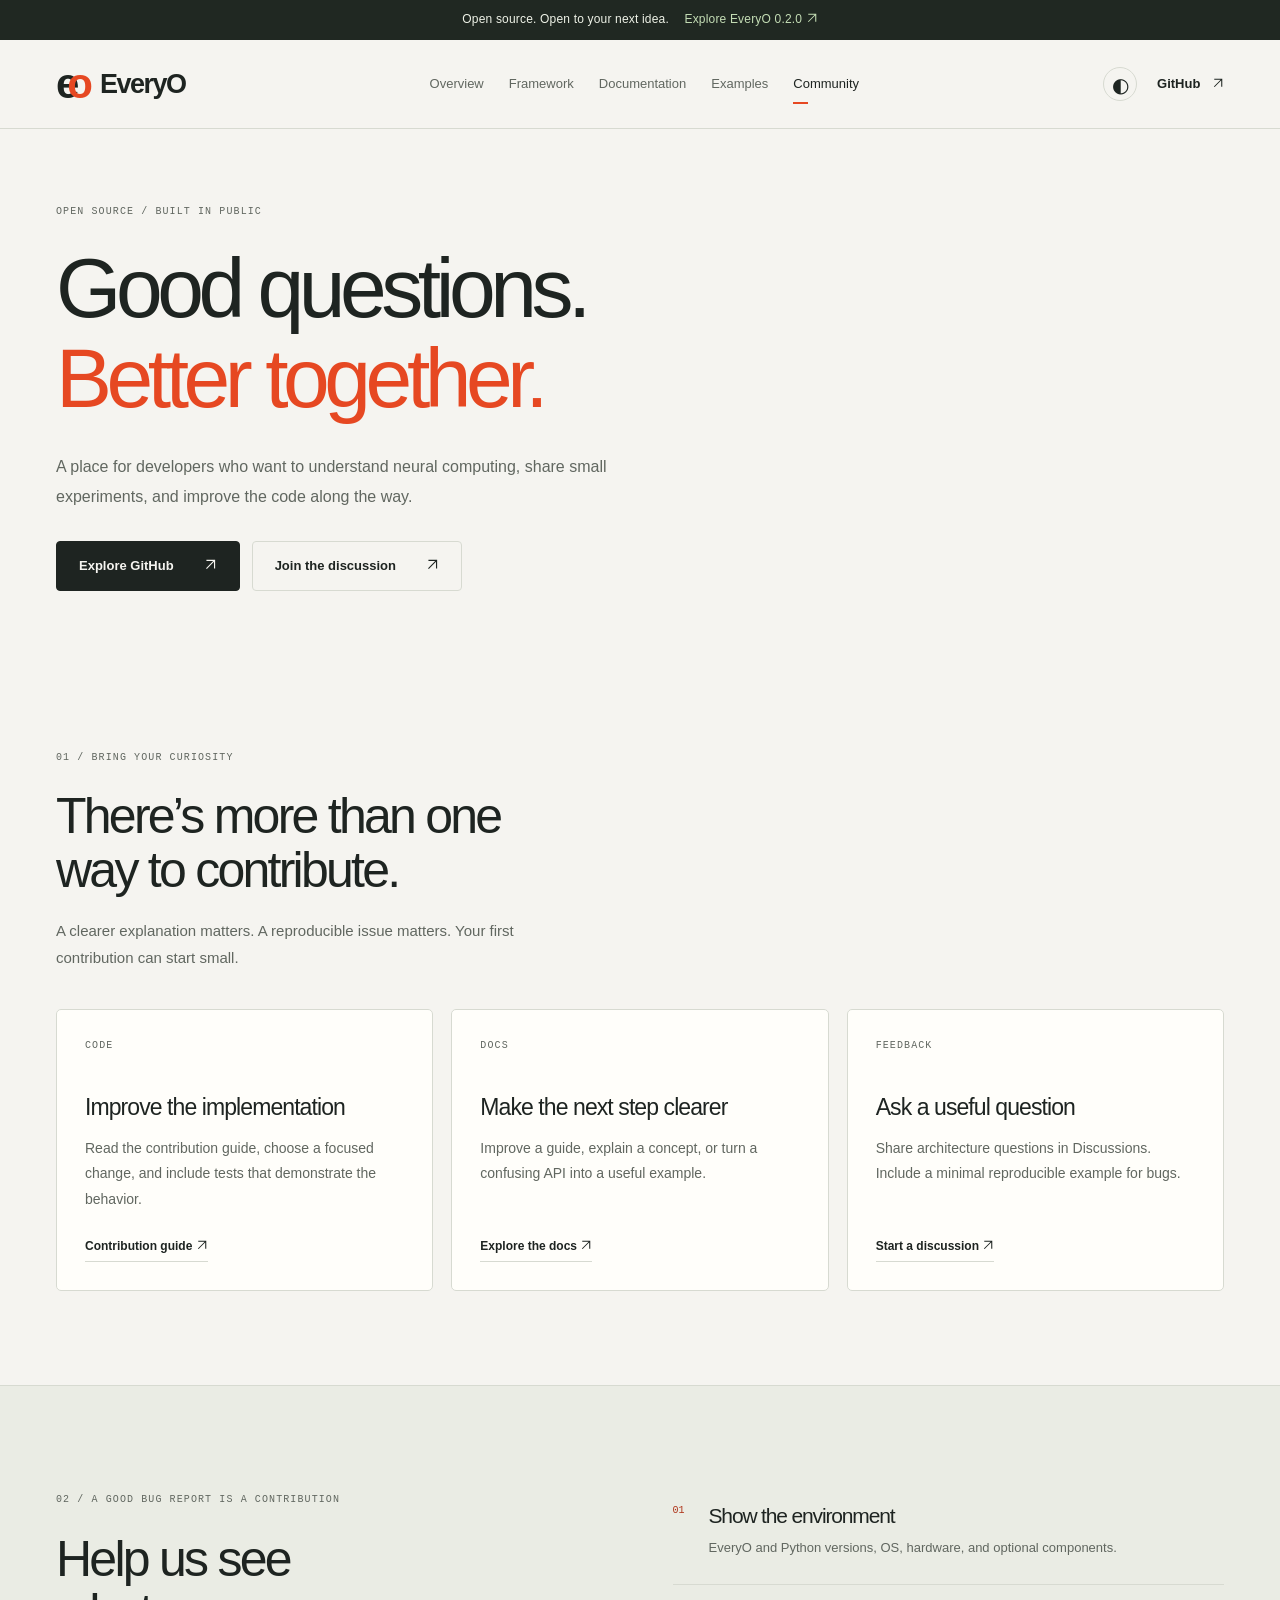
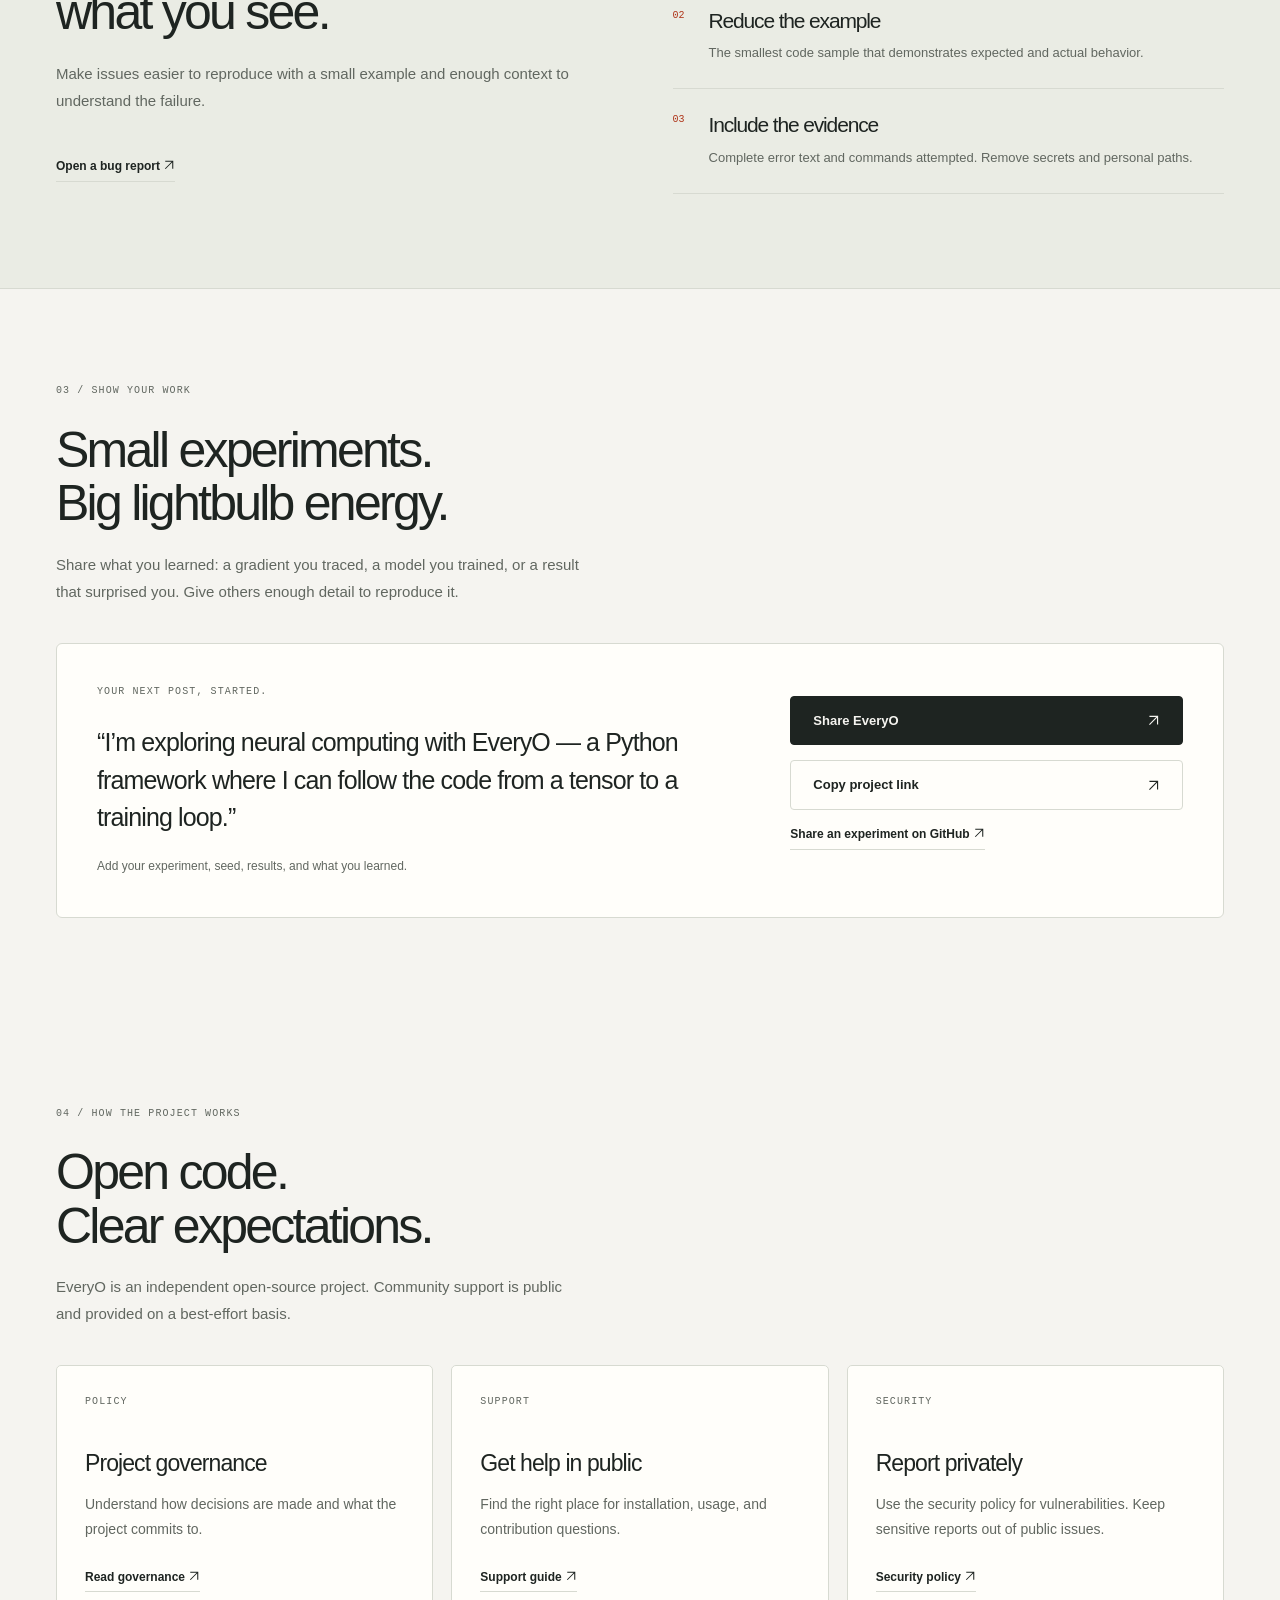
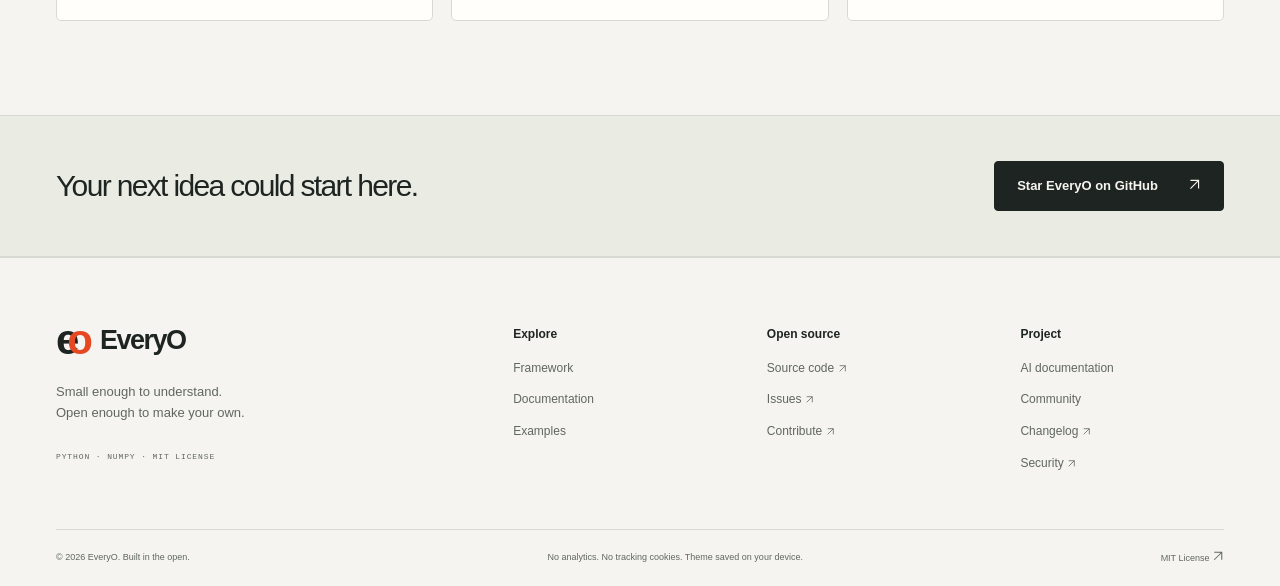
==== commit 6d9825c1: "Polish developer documentation, motion, and AI discovery" ====
--- a/community.html
+++ b/community.html
@@ -8,7 +8,10 @@
       name="description"
       content="Contribute to EveryO, ask questions, report bugs, and share reproducible neural computing experiments."
     />
-    <meta name="robots" content="index,follow" />
+    <meta
+      name="robots"
+      content="index,follow,max-image-preview:large,max-snippet:-1,max-video-preview:-1"
+    />
     <meta name="theme-color" content="#f5f4f0" />
     <link
       rel="canonical"
@@ -68,6 +71,89 @@
         "description": "A NumPy-based neural computing framework for learning, teaching, and small-scale experiments."
       }
     </script>
+    <meta name="author" content="EveryO contributors" />
+    <meta
+      name="keywords"
+      content="EveryO, Python, NumPy, neural computing, automatic differentiation, autograd, neural networks, open source, developer documentation"
+    />
+    <meta
+      name="googlebot"
+      content="index,follow,max-image-preview:large,max-snippet:-1"
+    />
+    <meta property="og:site_name" content="EveryO" />
+    <meta property="og:locale" content="en_US" />
+    <meta property="og:image:type" content="image/png" />
+    <meta
+      name="twitter:image:alt"
+      content="EveryO — Understand the intelligence you build."
+    />
+    <link
+      rel="alternate"
+      type="text/plain"
+      title="EveryO LLM index"
+      href="llms.txt"
+    />
+    <link
+      rel="alternate"
+      type="text/plain"
+      title="EveryO expanded AI reference"
+      href="llms-full.txt"
+    />
+    <script type="application/ld+json">
+      {
+        "@context": "https://schema.org",
+        "@graph": [
+          {
+            "@type": "WebSite",
+            "@id": "https://krishanth7.github.io/everyo-site/#website",
+            "url": "https://krishanth7.github.io/everyo-site/",
+            "name": "EveryO",
+            "inLanguage": "en",
+            "description": "Readable neural computing in Python, built on NumPy."
+          },
+          {
+            "@type": "WebPage",
+            "@id": "https://krishanth7.github.io/everyo-site/community.html#page",
+            "url": "https://krishanth7.github.io/everyo-site/community.html",
+            "name": "Community — EveryO",
+            "description": "Contribute to EveryO, ask questions, report bugs, and share reproducible neural computing experiments.",
+            "inLanguage": "en",
+            "isPartOf": {
+              "@id": "https://krishanth7.github.io/everyo-site/#website"
+            },
+            "about": {
+              "@type": "SoftwareSourceCode",
+              "name": "EveryO",
+              "codeRepository": "https://github.com/krishanth7/EveryO",
+              "programmingLanguage": "Python",
+              "license": "https://opensource.org/license/mit"
+            },
+            "breadcrumb": {
+              "@id": "https://krishanth7.github.io/everyo-site/community.html#breadcrumbs"
+            }
+          },
+          {
+            "@type": "BreadcrumbList",
+            "@id": "https://krishanth7.github.io/everyo-site/community.html#breadcrumbs",
+            "itemListElement": [
+              {
+                "@type": "ListItem",
+                "position": 1,
+                "name": "EveryO",
+                "item": "https://krishanth7.github.io/everyo-site/"
+              },
+              {
+                "@type": "ListItem",
+                "position": 2,
+                "name": "Community",
+                "item": "https://krishanth7.github.io/everyo-site/community.html"
+              }
+            ]
+          }
+        ]
+      }
+    </script>
+    <link rel="stylesheet" href="assets/css/site-experience.css" />
   </head>
   <body data-page="community">
     <a class="skip" href="#main">Skip to content</a>
@@ -136,6 +222,9 @@
           </button>
         </div>
       </div>
+      <div class="page-progress" aria-hidden="true">
+        <span id="page-progress-fill"></span>
+      </div>
     </header>
     <main id="main">
       <section class="page-hero container" id="top">
@@ -537,6 +626,7 @@
           </nav>
           <nav aria-label="Project">
             <h2>Project</h2>
+            <a href="llms.txt">AI documentation</a>
             <a href="community.html">Community</a
             ><a
               href="https://github.com/krishanth7/EveryO/blob/main/CHANGELOG.md"
@@ -586,5 +676,6 @@
       </div>
     </footer>
     <script src="assets/js/developer-site.js" defer></script>
+    <script src="assets/js/site-experience.js" defer></script>
   </body>
 </html>
--- a/assets/css/site-experience.css
+++ b/assets/css/site-experience.css
@@ -0,0 +1,186 @@
+/* Motion enhances already visible content; no-JS and reduced-motion views stay complete. */
+:root {
+  --motion-ease: cubic-bezier(0.22, 1, 0.36, 1);
+}
+.page-progress {
+  height: 2px;
+  position: absolute;
+  bottom: -1px;
+  left: 0;
+  width: 100%;
+  pointer-events: none;
+  overflow: hidden;
+}
+.page-progress > span {
+  display: block;
+  width: 100%;
+  height: 100%;
+  background: var(--accent);
+  transform: scaleX(0);
+  transform-origin: left;
+  will-change: transform;
+}
+.site-header {
+  transition:
+    box-shadow 0.25s ease,
+    border-color 0.25s ease;
+}
+.site-header.is-scrolled {
+  box-shadow: 0 5px 24px #00000008;
+}
+.button {
+  transition:
+    transform 0.25s var(--motion-ease),
+    background 0.2s ease,
+    border-color 0.2s ease,
+    box-shadow 0.25s ease;
+}
+.button:hover {
+  box-shadow: 0 5px 15px #0000000a;
+  transform: translateY(-2px);
+}
+.button .arrow,
+.text-link .arrow,
+.github-link .arrow {
+  transition: transform 0.25s var(--motion-ease);
+}
+.button:hover .arrow,
+.text-link:hover .arrow,
+.github-link:hover .arrow {
+  transform: translate(2px, -2px);
+}
+.card {
+  transition:
+    transform 0.3s var(--motion-ease),
+    border-color 0.25s ease,
+    box-shadow 0.3s ease;
+}
+.card:hover {
+  box-shadow: 0 8px 22px #00000004;
+}
+.icon-button {
+  transition:
+    transform 0.25s var(--motion-ease),
+    border-color 0.2s ease,
+    background 0.2s ease;
+}
+.icon-button:hover {
+  background: var(--tint);
+  border-color: var(--muted);
+  transform: rotate(8deg);
+}
+summary {
+  transition: color 0.2s ease;
+}
+summary:hover {
+  color: var(--accent-text);
+}
+.docs-search-trigger {
+  transition:
+    background 0.2s ease,
+    border-color 0.2s ease;
+}
+.docs-search-trigger:hover {
+  background: var(--tint);
+  border-color: var(--muted);
+}
+@media (prefers-reduced-motion: no-preference) {
+  .motion-enter {
+    animation: enter-view 0.65s var(--motion-ease) both;
+    animation-delay: var(--reveal-delay, 0ms);
+  }
+  .docs-search-dialog[open] {
+    animation: dialog-enter 0.2s var(--motion-ease) both;
+  }
+  details[open] > .codebox,
+  details[open] > p {
+    animation: disclosure-enter 0.22s ease both;
+  }
+  .graph.motion-enter .signal {
+    animation: signal-pulse 1.25s ease-in-out 3;
+  }
+  .graph.motion-enter .output-node {
+    animation: output-confirm 1.25s ease-in-out 3;
+  }
+  @keyframes enter-view {
+    from {
+      opacity: 0;
+      transform: translate3d(0, 16px, 0);
+    }
+    to {
+      opacity: 1;
+      transform: translate3d(0, 0, 0);
+    }
+  }
+  @keyframes dialog-enter {
+    from {
+      opacity: 0;
+      transform: translateY(-8px) scale(0.985);
+    }
+    to {
+      opacity: 1;
+      transform: translateY(0) scale(1);
+    }
+  }
+  @keyframes disclosure-enter {
+    from {
+      opacity: 0;
+      transform: translateY(-4px);
+    }
+    to {
+      opacity: 1;
+      transform: translateY(0);
+    }
+  }
+  @keyframes signal-pulse {
+    0%,
+    100% {
+      box-shadow: 0 0 0 0 #e6482200;
+    }
+    50% {
+      box-shadow: 0 0 0 5px #e648221b;
+    }
+  }
+  @keyframes output-confirm {
+    0%,
+    100% {
+      box-shadow: none;
+    }
+    50% {
+      box-shadow: 0 0 0 4px #e6482210;
+    }
+  }
+}
+@media (prefers-reduced-motion: reduce) {
+  html {
+    scroll-behavior: auto;
+  }
+  .page-progress > span {
+    will-change: auto;
+  }
+  .motion-enter {
+    animation: none !important;
+  }
+  .reading-track > span {
+    transition: none;
+  }
+}
+@media (max-width: 800px) and (prefers-reduced-motion: no-preference) {
+  .header-inner > nav[data-open="true"] {
+    animation: disclosure-enter 0.2s var(--motion-ease);
+  }
+}
+@view-transition {
+  navigation: auto;
+}
+::view-transition-old(root),
+::view-transition-new(root) {
+  animation-duration: 0.18s;
+}
+@media (prefers-reduced-motion: reduce) {
+  ::view-transition-group(*),
+  ::view-transition-old(*),
+  ::view-transition-new(*) {
+    animation: none !important;
+  }
+}
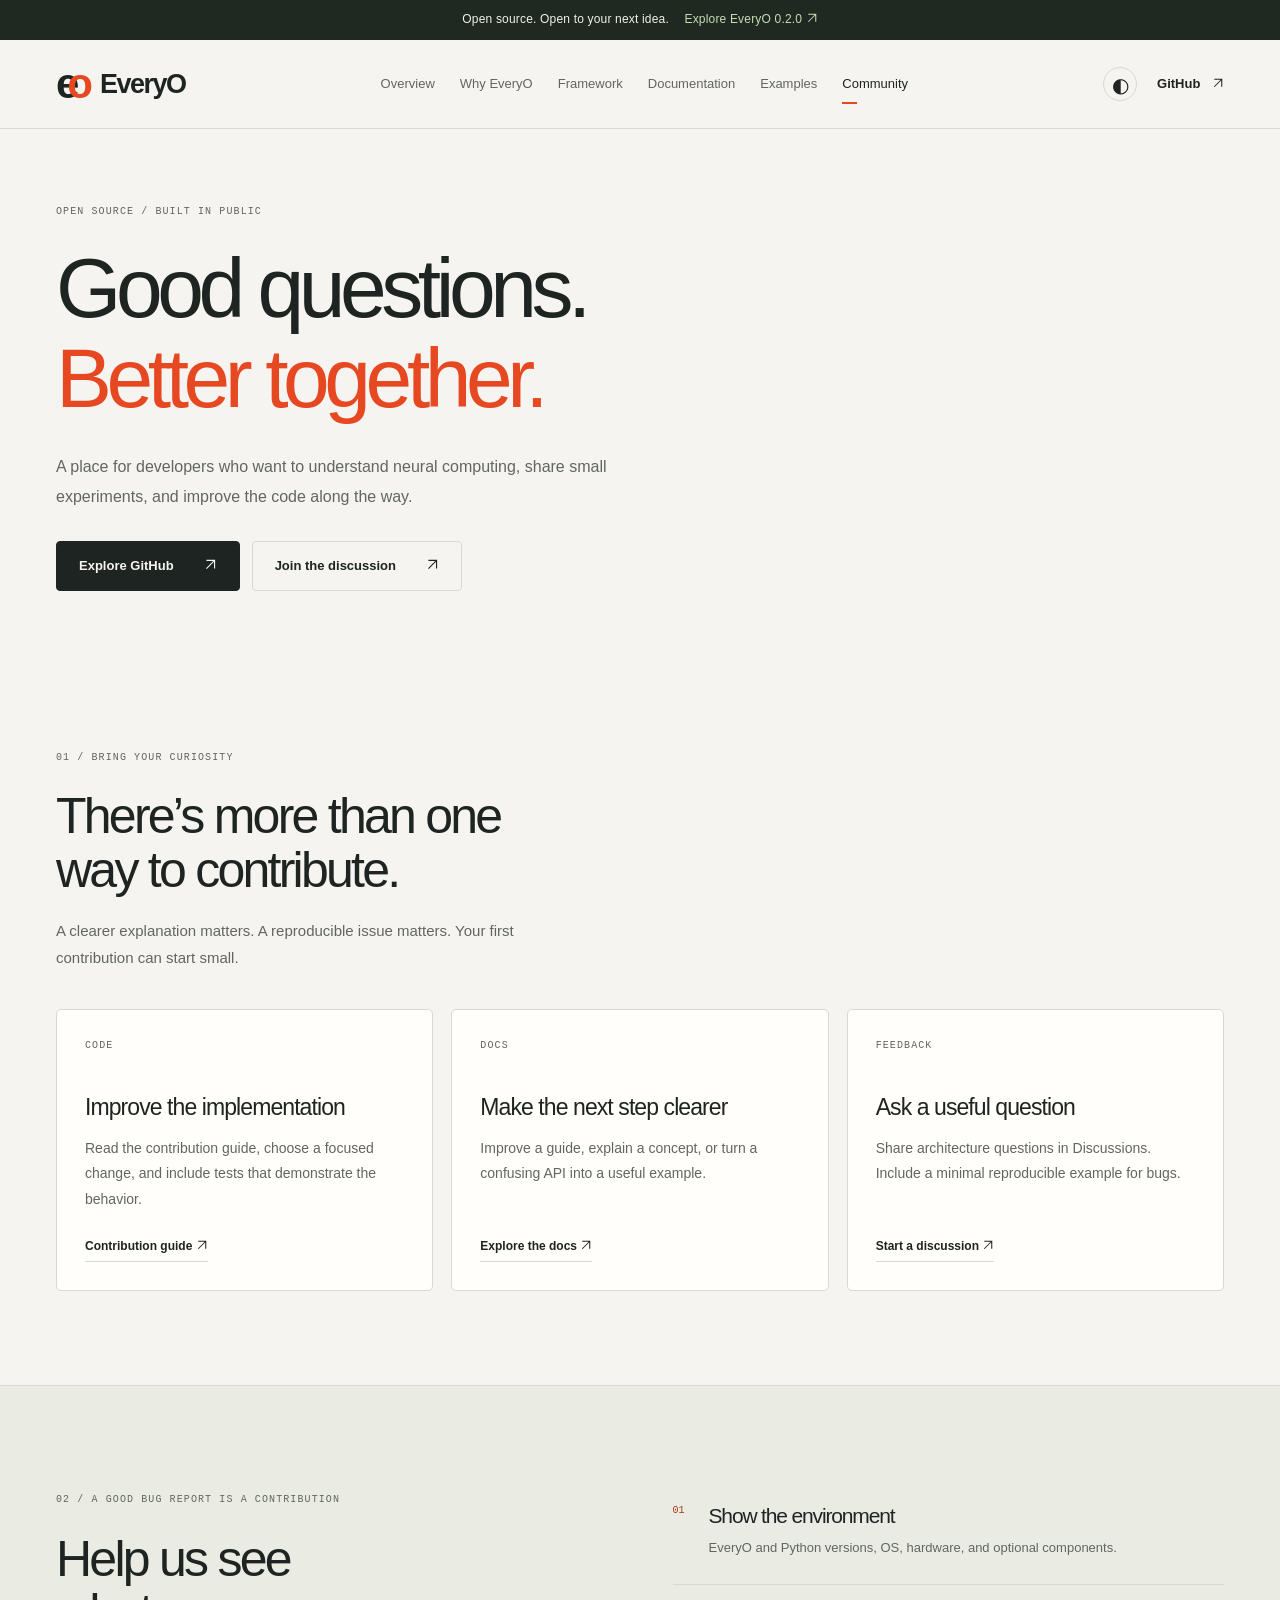
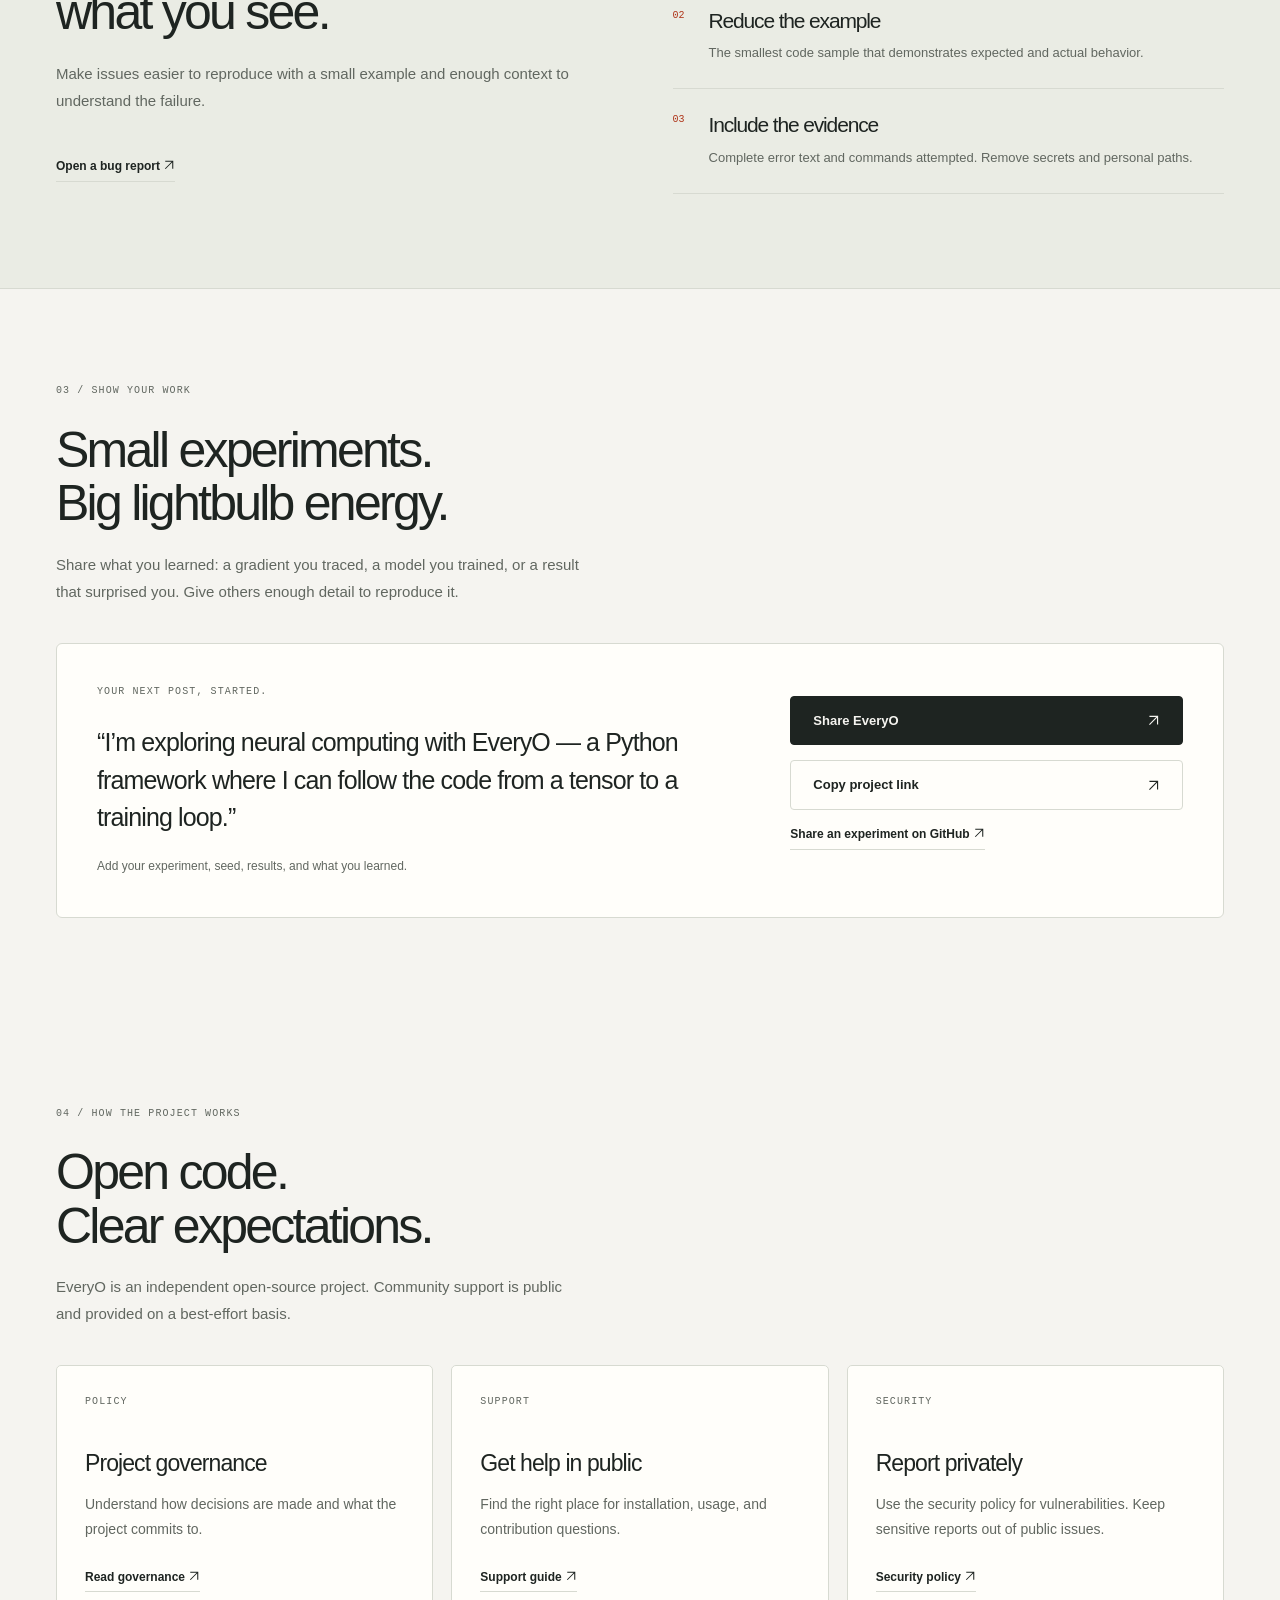
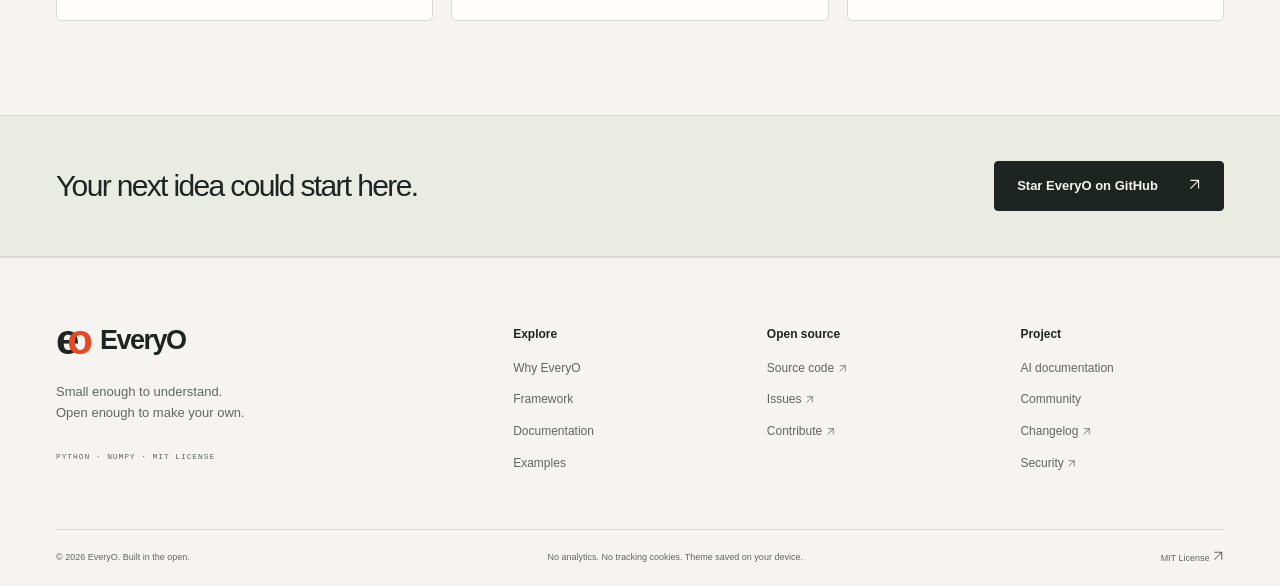
==== commit b34146d7: "Explain EveryO audiences and benefits with connected SEO and AI discovery" ====
--- a/community.html
+++ b/community.html
@@ -3,10 +3,10 @@
   <head>
     <meta charset="utf-8" />
     <meta name="viewport" content="width=device-width,initial-scale=1" />
-    <title>Community — EveryO</title>
+    <title>EveryO Community — Contribute, Discuss &amp; Share</title>
     <meta
       name="description"
-      content="Contribute to EveryO, ask questions, report bugs, and share reproducible neural computing experiments."
+      content="Contribute code or documentation to EveryO, ask technical questions, report reproducible bugs, and share neural-computing experiments with the community."
     />
     <meta
       name="robots"
@@ -18,10 +18,13 @@
       href="https://krishanth7.github.io/everyo-site/community.html"
     />
     <meta property="og:type" content="website" />
-    <meta property="og:title" content="Community — EveryO" />
+    <meta
+      property="og:title"
+      content="EveryO Community — Contribute, Discuss &amp; Share"
+    />
     <meta
       property="og:description"
-      content="Contribute to EveryO, ask questions, report bugs, and share reproducible neural computing experiments."
+      content="Contribute code or documentation to EveryO, ask technical questions, report reproducible bugs, and share neural-computing experiments with the community."
     />
     <meta
       property="og:url"
@@ -38,10 +41,13 @@
       content="EveryO — Understand the intelligence you build."
     />
     <meta name="twitter:card" content="summary_large_image" />
-    <meta name="twitter:title" content="Community — EveryO" />
+    <meta
+      name="twitter:title"
+      content="EveryO Community — Contribute, Discuss &amp; Share"
+    />
     <meta
       name="twitter:description"
-      content="Contribute to EveryO, ask questions, report bugs, and share reproducible neural computing experiments."
+      content="Contribute code or documentation to EveryO, ask technical questions, report reproducible bugs, and share neural-computing experiments with the community."
     />
     <meta
       name="twitter:image"
@@ -60,21 +66,10 @@
       } catch (_) {}
     </script>
     <link rel="stylesheet" href="assets/css/developer-site.css" />
-    <script type="application/ld+json">
-      {
-        "@context": "https://schema.org",
-        "@type": "SoftwareSourceCode",
-        "name": "EveryO",
-        "codeRepository": "https://github.com/krishanth7/EveryO",
-        "programmingLanguage": "Python",
-        "license": "https://opensource.org/license/mit",
-        "description": "A NumPy-based neural computing framework for learning, teaching, and small-scale experiments."
-      }
-    </script>
     <meta name="author" content="EveryO contributors" />
     <meta
       name="keywords"
-      content="EveryO, Python, NumPy, neural computing, automatic differentiation, autograd, neural networks, open source, developer documentation"
+      content="EveryO community, open source contributions, neural computing, developer support, reproducible experiments"
     />
     <meta
       name="googlebot"
@@ -98,6 +93,19 @@
       type="text/plain"
       title="EveryO expanded AI reference"
       href="llms-full.txt"
+    />
+    <link rel="stylesheet" href="assets/css/site-experience.css" />
+    <link
+      rel="sitemap"
+      type="application/xml"
+      title="EveryO sitemap"
+      href="sitemap.xml"
+    />
+    <link
+      rel="alternate"
+      type="text/plain"
+      title="EveryO AI discovery summary"
+      href="ai.txt"
     />
     <script type="application/ld+json">
       {
@@ -109,28 +117,54 @@
             "url": "https://krishanth7.github.io/everyo-site/",
             "name": "EveryO",
             "inLanguage": "en",
-            "description": "Readable neural computing in Python, built on NumPy."
+            "description": "Learn and inspect neural computing with a readable Python framework built on NumPy."
+          },
+          {
+            "@type": "SoftwareSourceCode",
+            "@id": "https://krishanth7.github.io/everyo-site/#source",
+            "name": "EveryO",
+            "url": "https://github.com/krishanth7/EveryO",
+            "codeRepository": "https://github.com/krishanth7/EveryO",
+            "programmingLanguage": "Python",
+            "runtimePlatform": "Python 3.9–3.12 with NumPy and Matplotlib",
+            "version": "0.2.0",
+            "license": "https://opensource.org/license/mit",
+            "description": "A neural computing framework built from scratch on NumPy for learning, teaching, and small-scale experiments.",
+            "isAccessibleForFree": true,
+            "targetProduct": {
+              "@id": "https://krishanth7.github.io/everyo-site/#software"
+            }
+          },
+          {
+            "@type": "SoftwareApplication",
+            "@id": "https://krishanth7.github.io/everyo-site/#software",
+            "name": "EveryO",
+            "url": "https://krishanth7.github.io/everyo-site/",
+            "applicationCategory": "DeveloperApplication",
+            "operatingSystem": "Linux, macOS, Windows",
+            "softwareVersion": "0.2.0",
+            "softwareRequirements": "Python 3.9–3.12, NumPy, Matplotlib",
+            "license": "https://opensource.org/license/mit",
+            "isAccessibleForFree": true,
+            "description": "A neural computing framework built from scratch on NumPy for learning, teaching, and small-scale experiments."
           },
           {
             "@type": "WebPage",
             "@id": "https://krishanth7.github.io/everyo-site/community.html#page",
             "url": "https://krishanth7.github.io/everyo-site/community.html",
-            "name": "Community — EveryO",
-            "description": "Contribute to EveryO, ask questions, report bugs, and share reproducible neural computing experiments.",
+            "name": "EveryO Community — Contribute, Discuss & Share",
+            "description": "Contribute code or documentation to EveryO, ask technical questions, report reproducible bugs, and share neural-computing experiments with the community.",
             "inLanguage": "en",
             "isPartOf": {
               "@id": "https://krishanth7.github.io/everyo-site/#website"
             },
             "about": {
-              "@type": "SoftwareSourceCode",
-              "name": "EveryO",
-              "codeRepository": "https://github.com/krishanth7/EveryO",
-              "programmingLanguage": "Python",
-              "license": "https://opensource.org/license/mit"
+              "@id": "https://krishanth7.github.io/everyo-site/#source"
             },
             "breadcrumb": {
               "@id": "https://krishanth7.github.io/everyo-site/community.html#breadcrumbs"
-            }
+            },
+            "keywords": "EveryO community, open source contributions, neural computing, developer support, reproducible experiments"
           },
           {
             "@type": "BreadcrumbList",
@@ -153,7 +187,6 @@
         ]
       }
     </script>
-    <link rel="stylesheet" href="assets/css/site-experience.css" />
   </head>
   <body data-page="community">
     <a class="skip" href="#main">Skip to content</a>
@@ -181,6 +214,7 @@
         >
         <nav id="nav-links" aria-label="Primary">
           <a data-page="overview" href="index.html">Overview</a
+          ><a data-page="why" href="why-everyo.html">Why EveryO</a
           ><a data-page="features" href="features.html">Framework</a
           ><a data-page="documentation" href="documentation.html"
             >Documentation</a
@@ -582,6 +616,7 @@
           </div>
           <nav aria-label="Explore">
             <h2>Explore</h2>
+            <a href="why-everyo.html">Why EveryO</a>
             <a href="features.html">Framework</a
             ><a href="documentation.html">Documentation</a
             ><a href="examples.html">Examples</a>
--- a/assets/css/site-experience.css
+++ b/assets/css/site-experience.css
@@ -184,3 +184,6 @@
     animation: none !important;
   }
 }
+.why-audience-link {
+  align-self: center;
+}
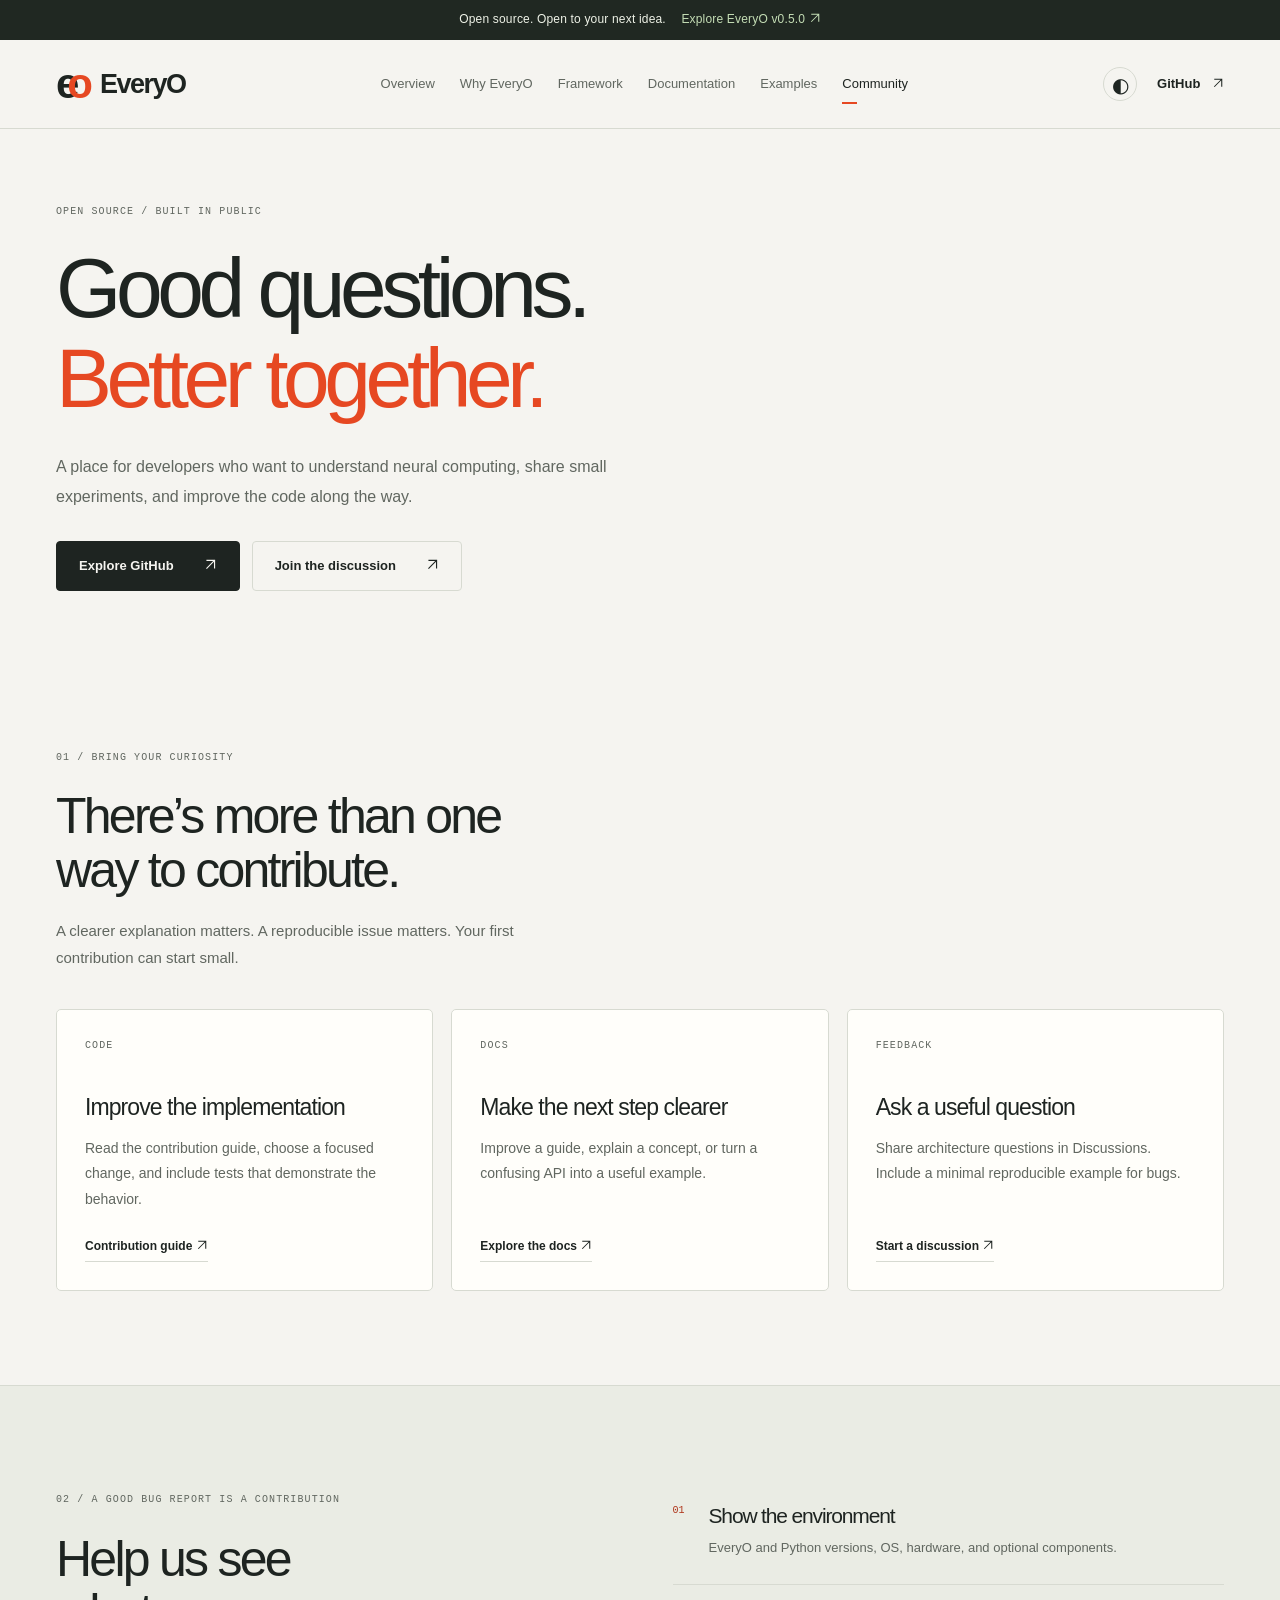
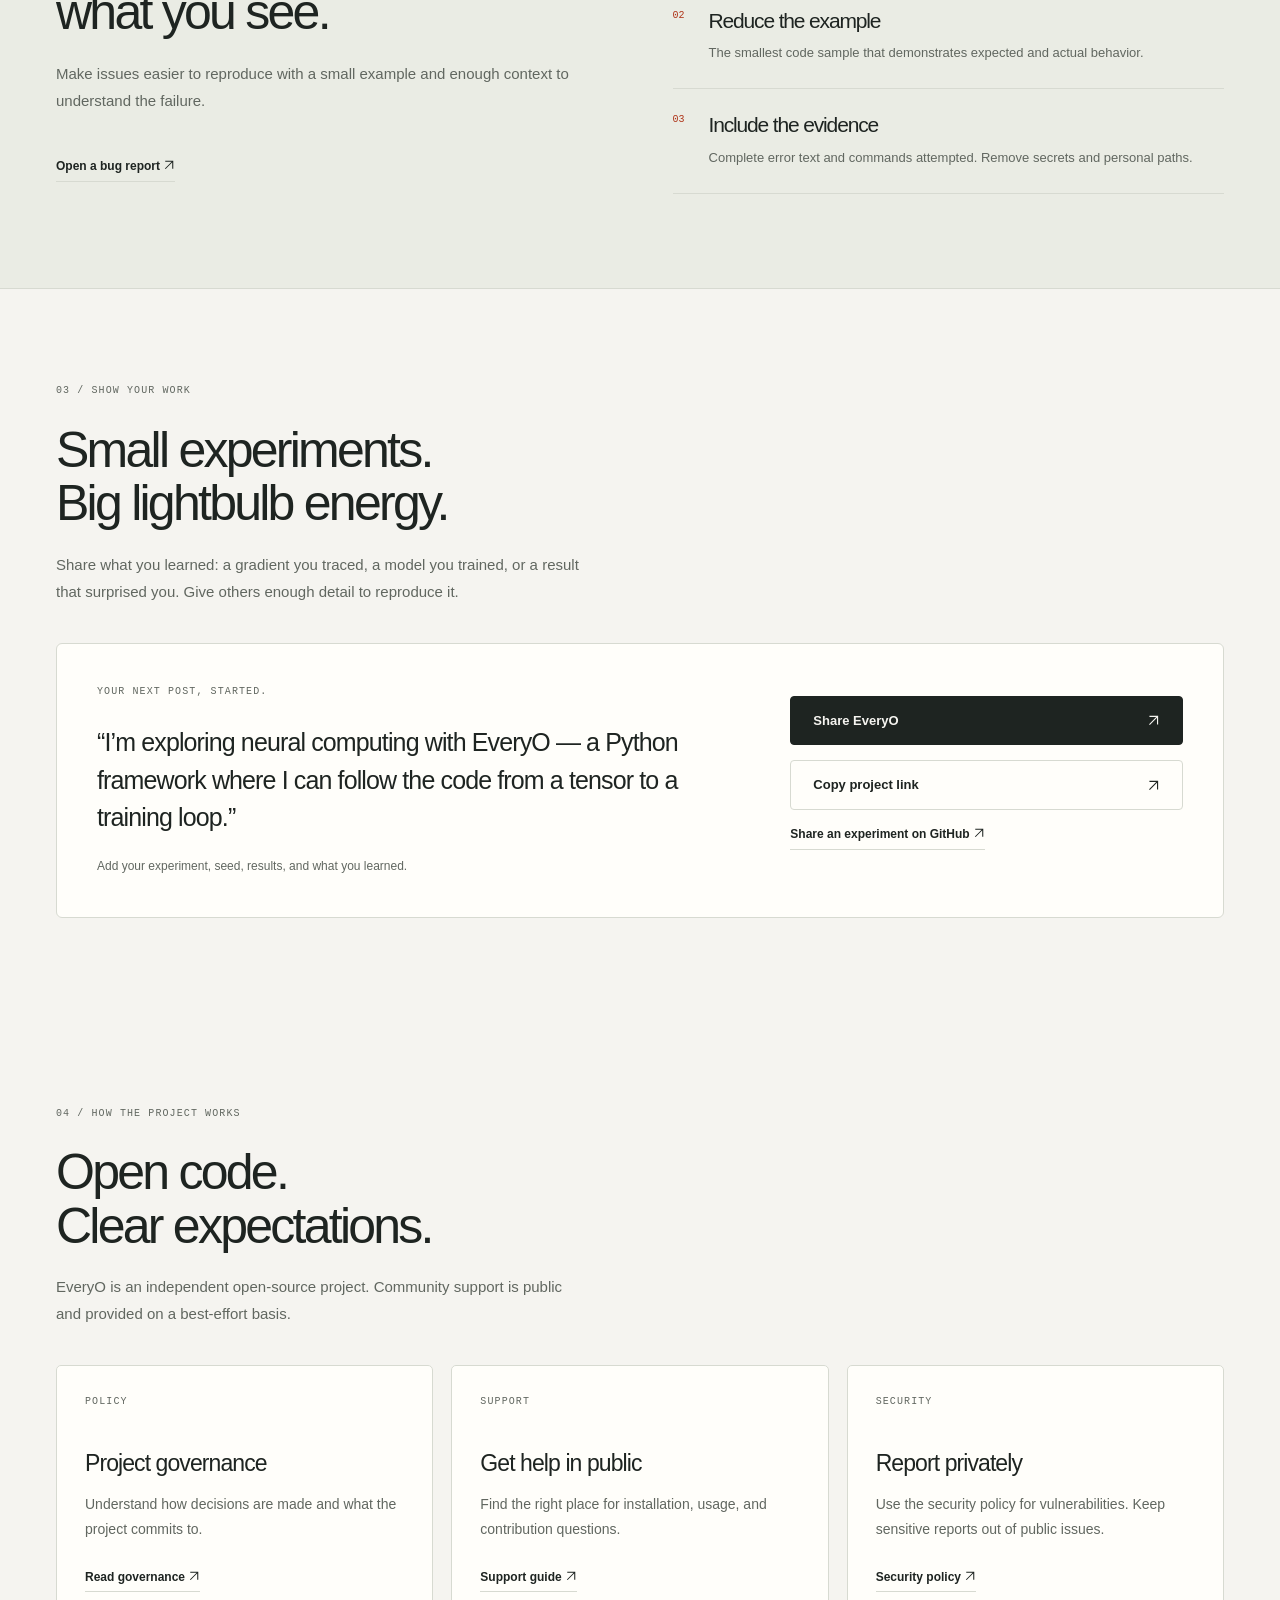
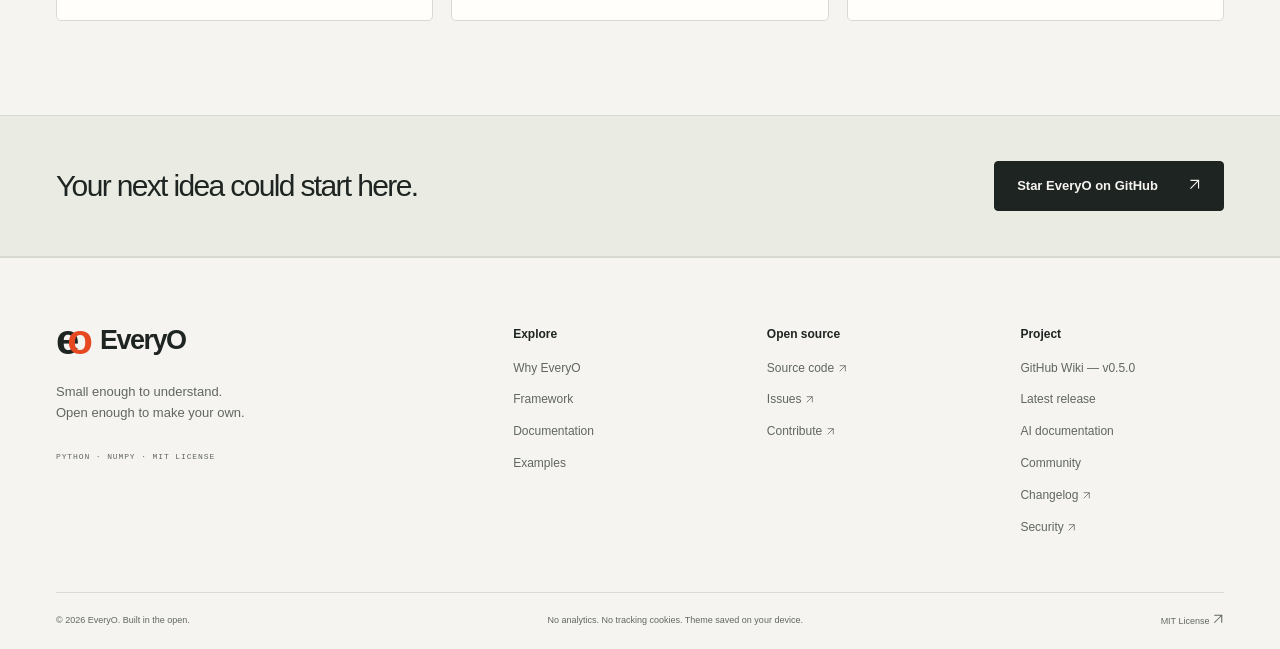
==== commit f457368a: "docs(site): align v0.5.0 release, wiki and CPU getting-started guide" ====
--- a/community.html
+++ b/community.html
@@ -127,7 +127,7 @@
             "codeRepository": "https://github.com/krishanth7/EveryO",
             "programmingLanguage": "Python",
             "runtimePlatform": "Python 3.9–3.12 with NumPy and Matplotlib",
-            "version": "0.2.0",
+            "version": "0.5.0",
             "license": "https://opensource.org/license/mit",
             "description": "A neural computing framework built from scratch on NumPy for learning, teaching, and small-scale experiments.",
             "isAccessibleForFree": true,
@@ -142,7 +142,7 @@
             "url": "https://krishanth7.github.io/everyo-site/",
             "applicationCategory": "DeveloperApplication",
             "operatingSystem": "Linux, macOS, Windows",
-            "softwareVersion": "0.2.0",
+            "softwareVersion": "0.5.0",
             "softwareRequirements": "Python 3.9–3.12, NumPy, Matplotlib",
             "license": "https://opensource.org/license/mit",
             "isAccessibleForFree": true,
@@ -194,7 +194,7 @@
       <a href="https://github.com/krishanth7/EveryO/releases"
         >Open source. Open to your next idea.
         <span
-          >Explore EveryO 0.2.0
+          >Explore EveryO v0.5.0
           <svg
             class="arrow"
             viewBox="0 0 16 16"
@@ -661,6 +661,8 @@
           </nav>
           <nav aria-label="Project">
             <h2>Project</h2>
+            <a href="https://github.com/krishanth7/EveryO/wiki">GitHub Wiki — v0.5.0</a>
+            <a href="https://github.com/krishanth7/EveryO/releases/tag/v0.5.0">Latest release</a>
             <a href="llms.txt">AI documentation</a>
             <a href="community.html">Community</a
             ><a
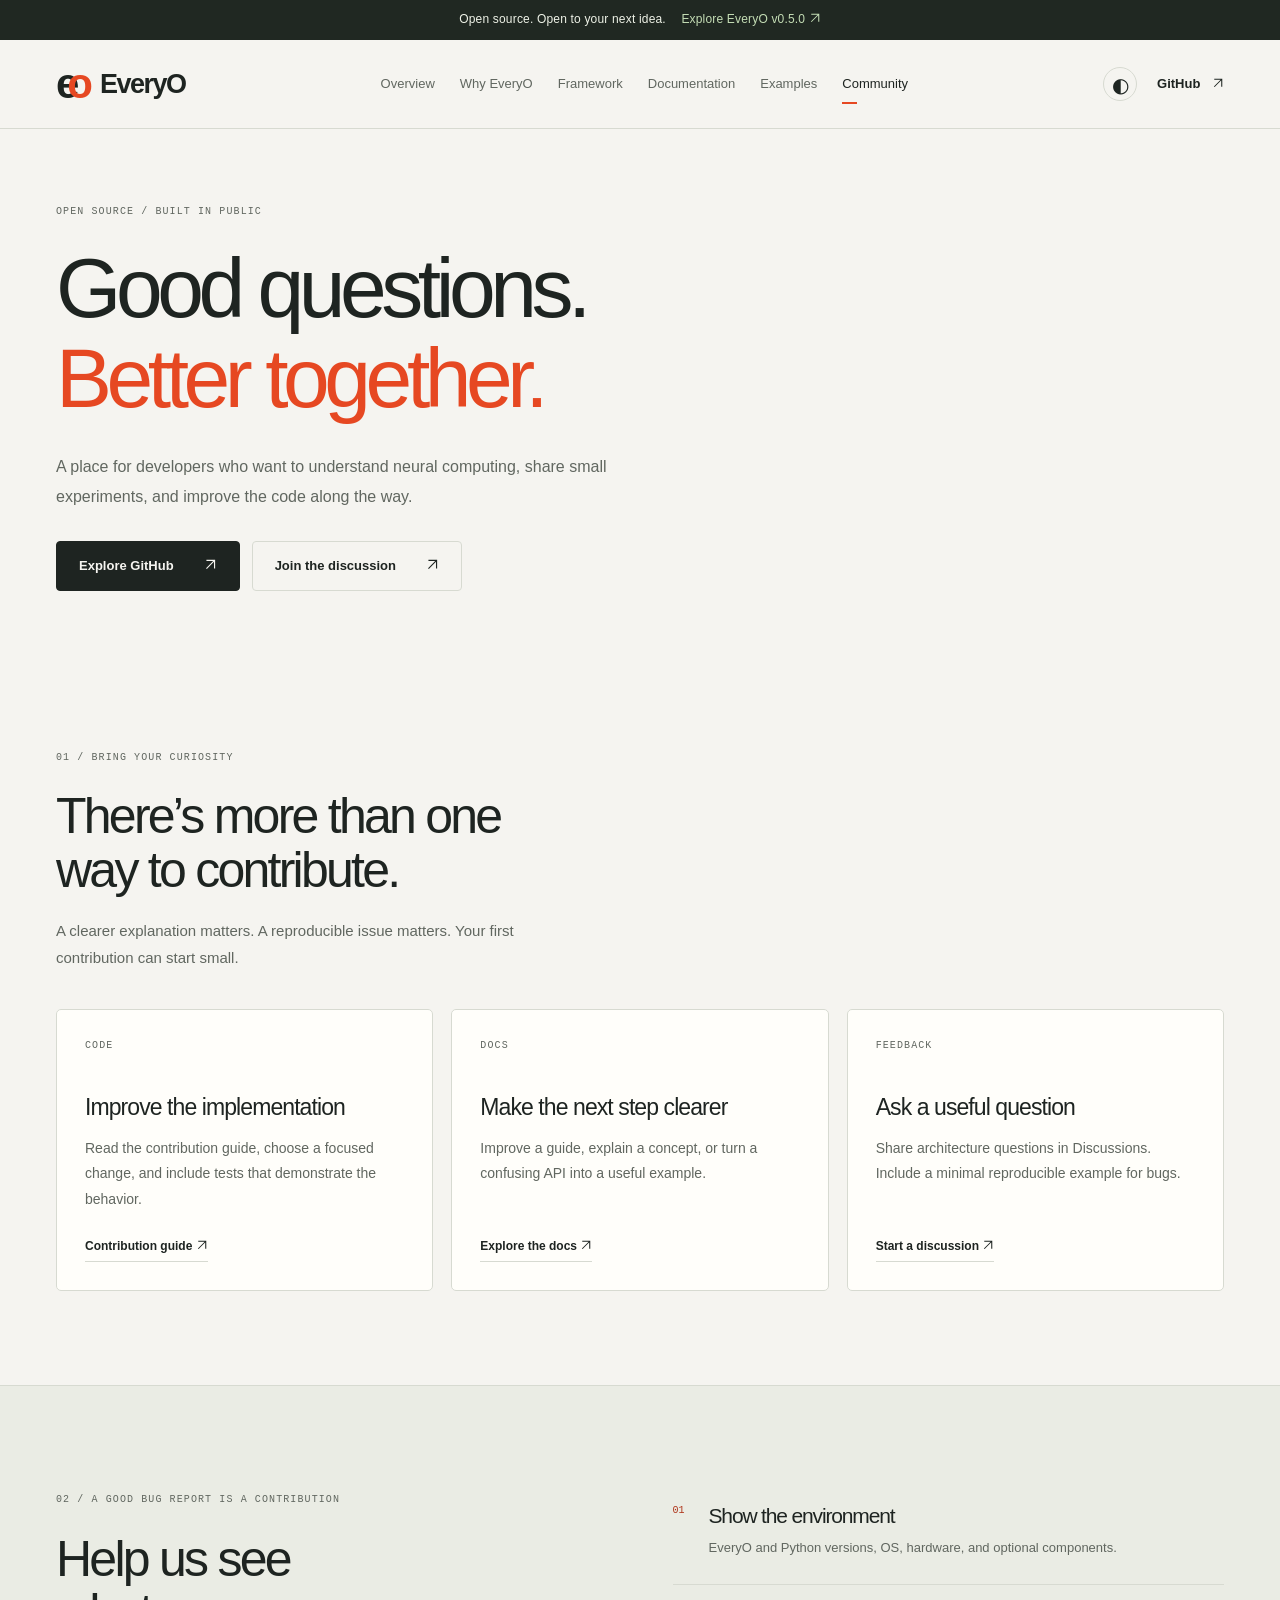
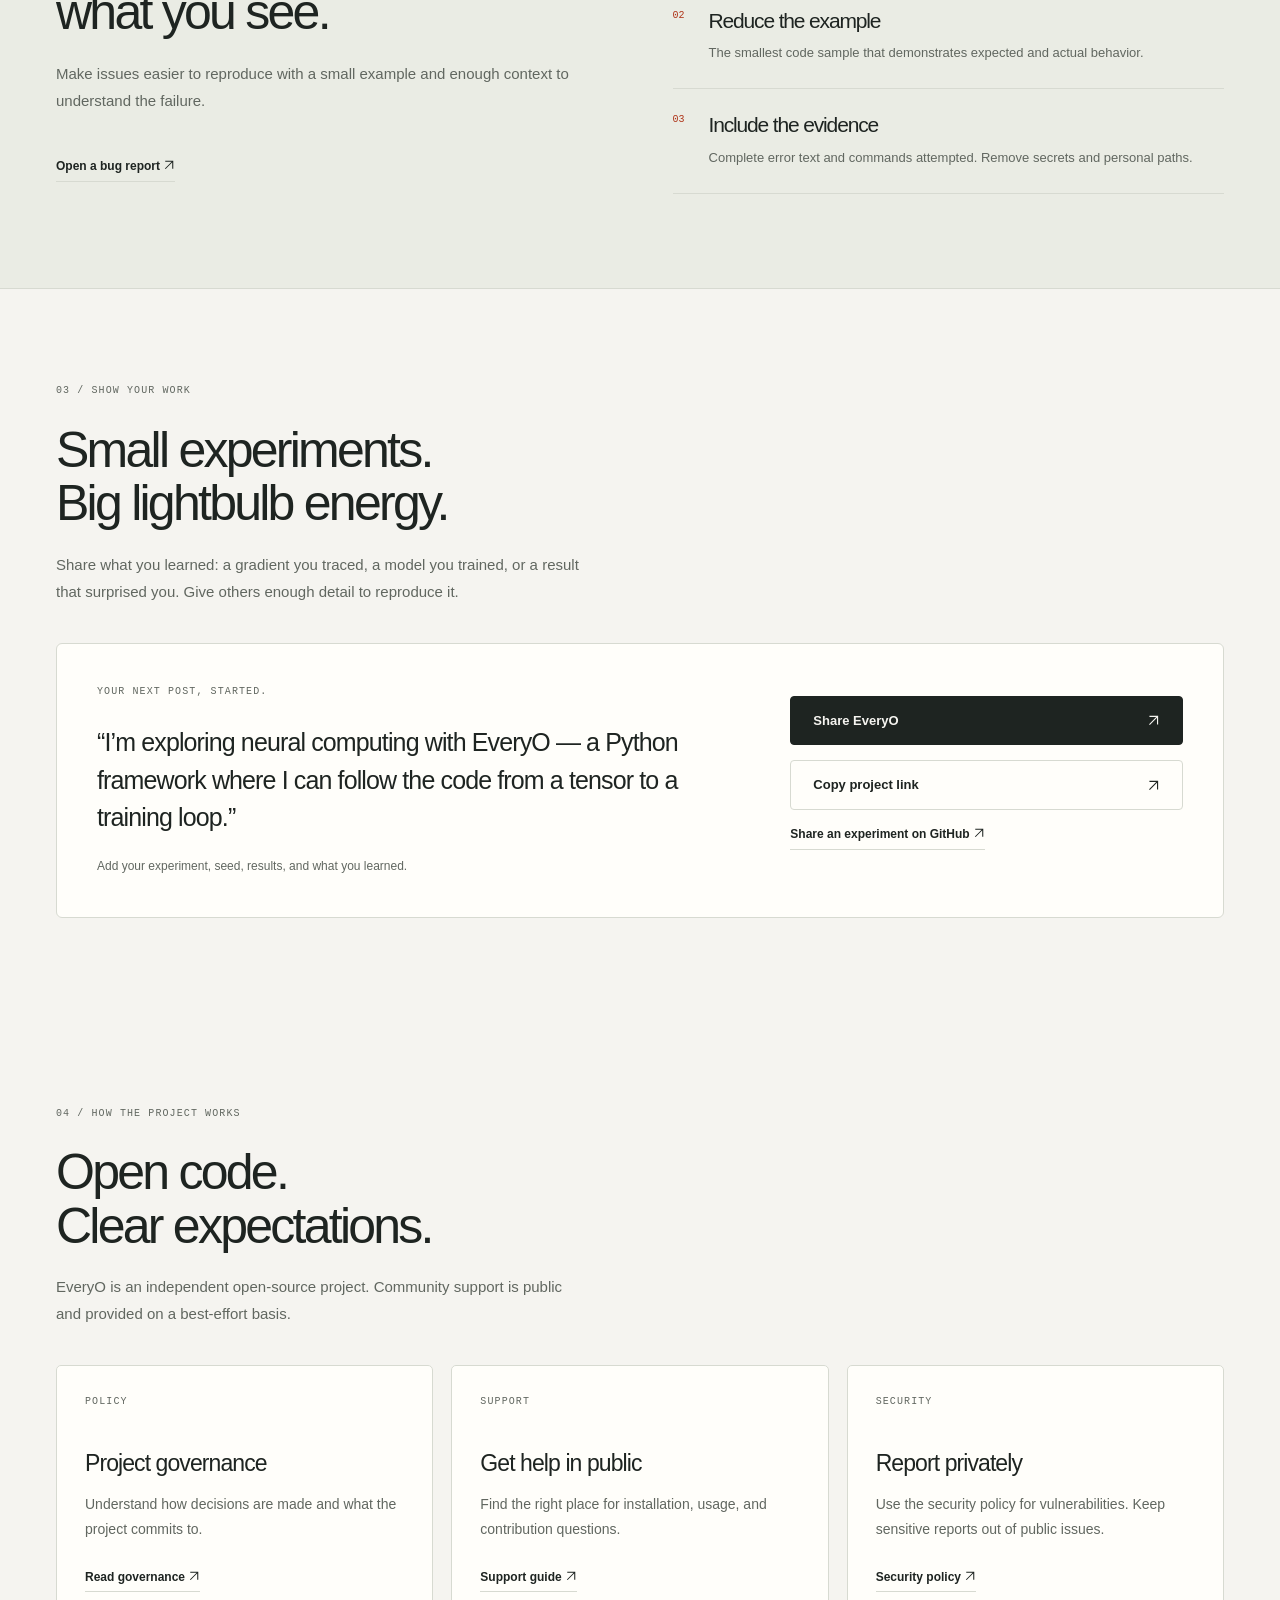
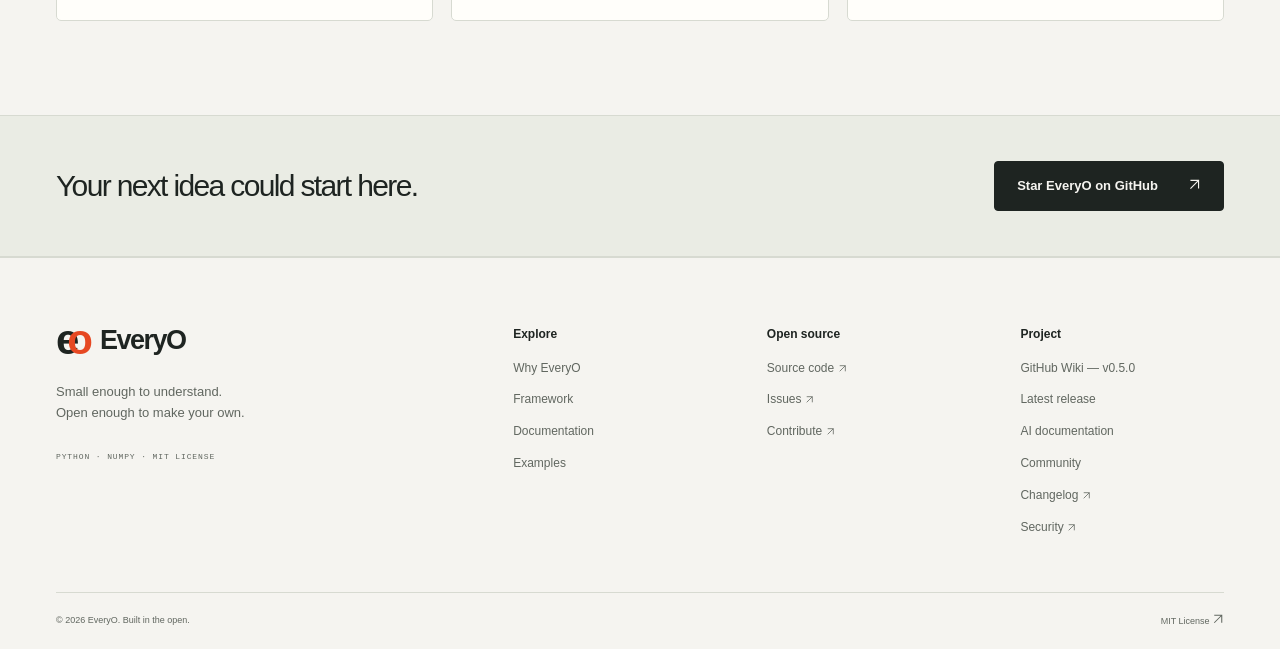
==== commit 740126f3: "style(site): remove footer privacy and theme sentence" ====
--- a/community.html
+++ b/community.html
@@ -694,9 +694,6 @@
         </div>
         <div class="footer-bottom">
           <span>© 2026 EveryO. Built in the open.</span
-          ><span
-            >No analytics. No tracking cookies. Theme saved on your
-            device.</span
           ><a href="https://github.com/krishanth7/EveryO/blob/main/LICENSE"
             >MIT License
             <svg
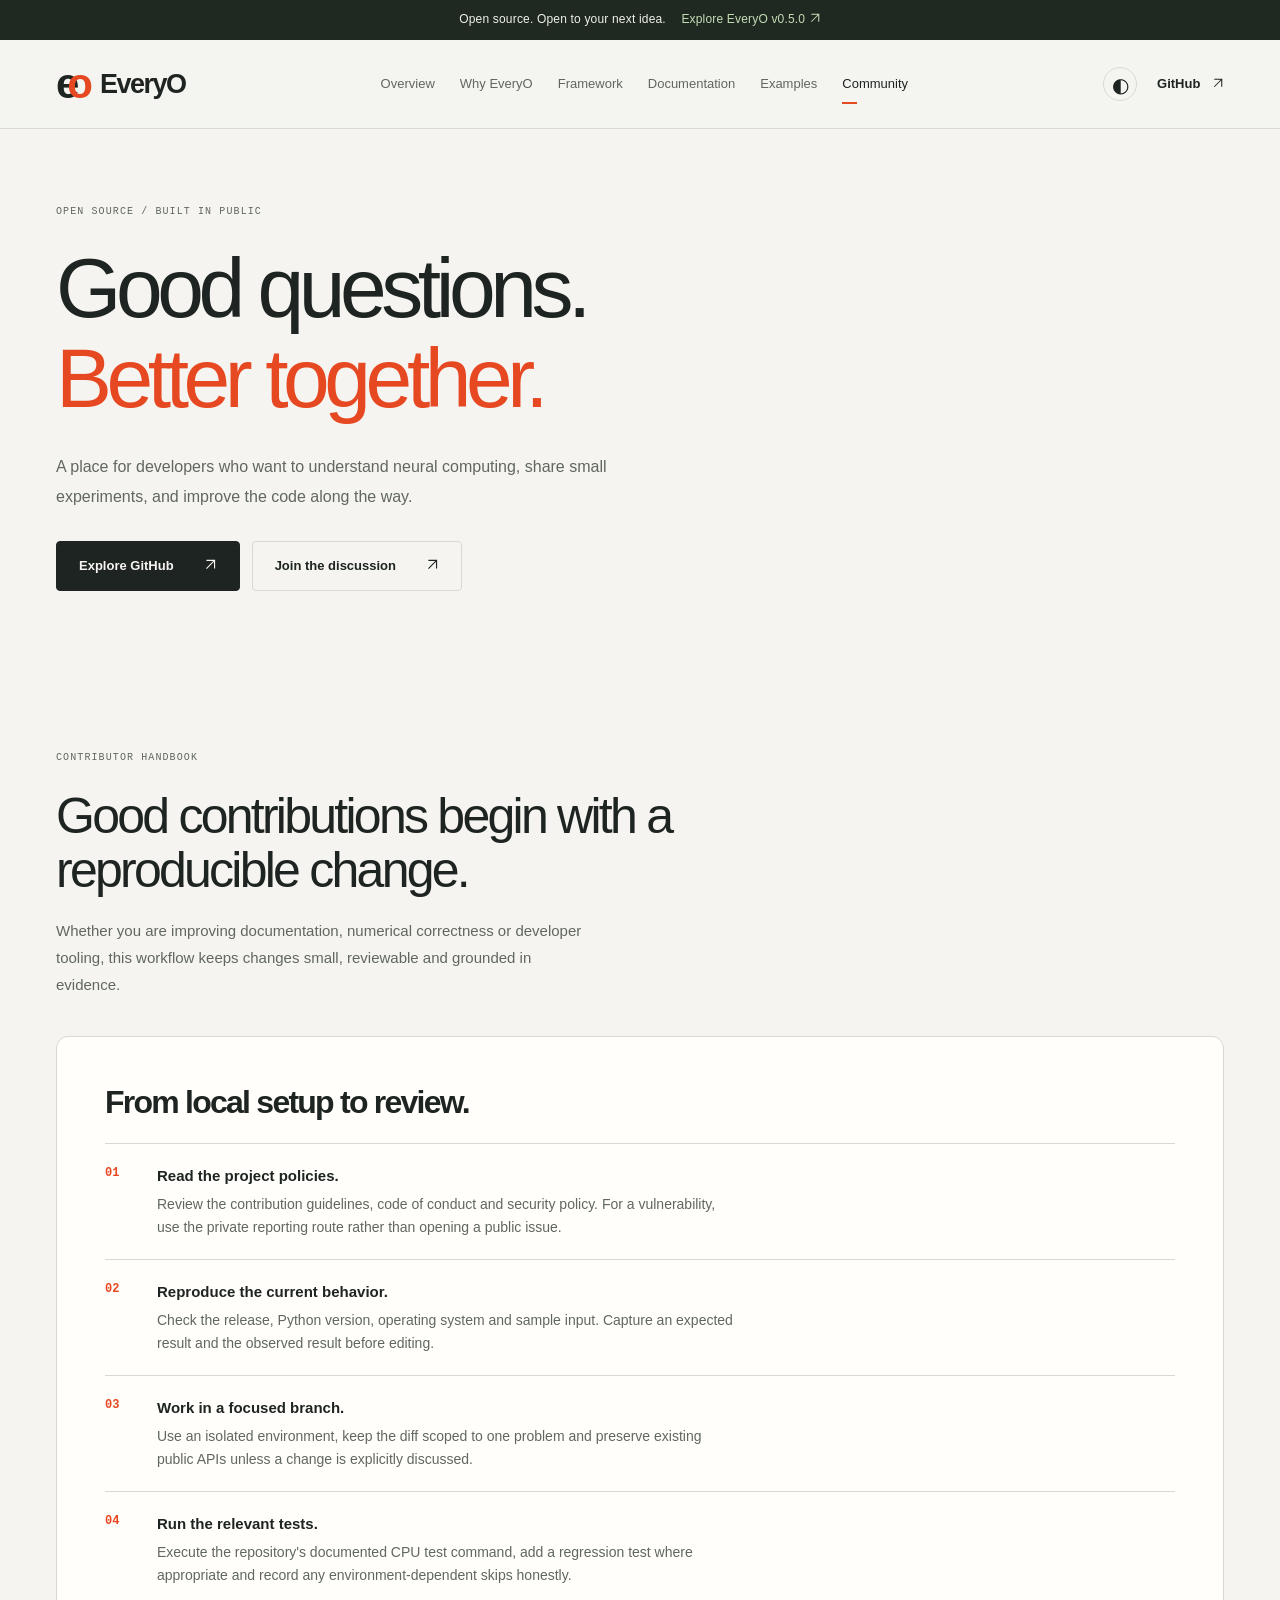
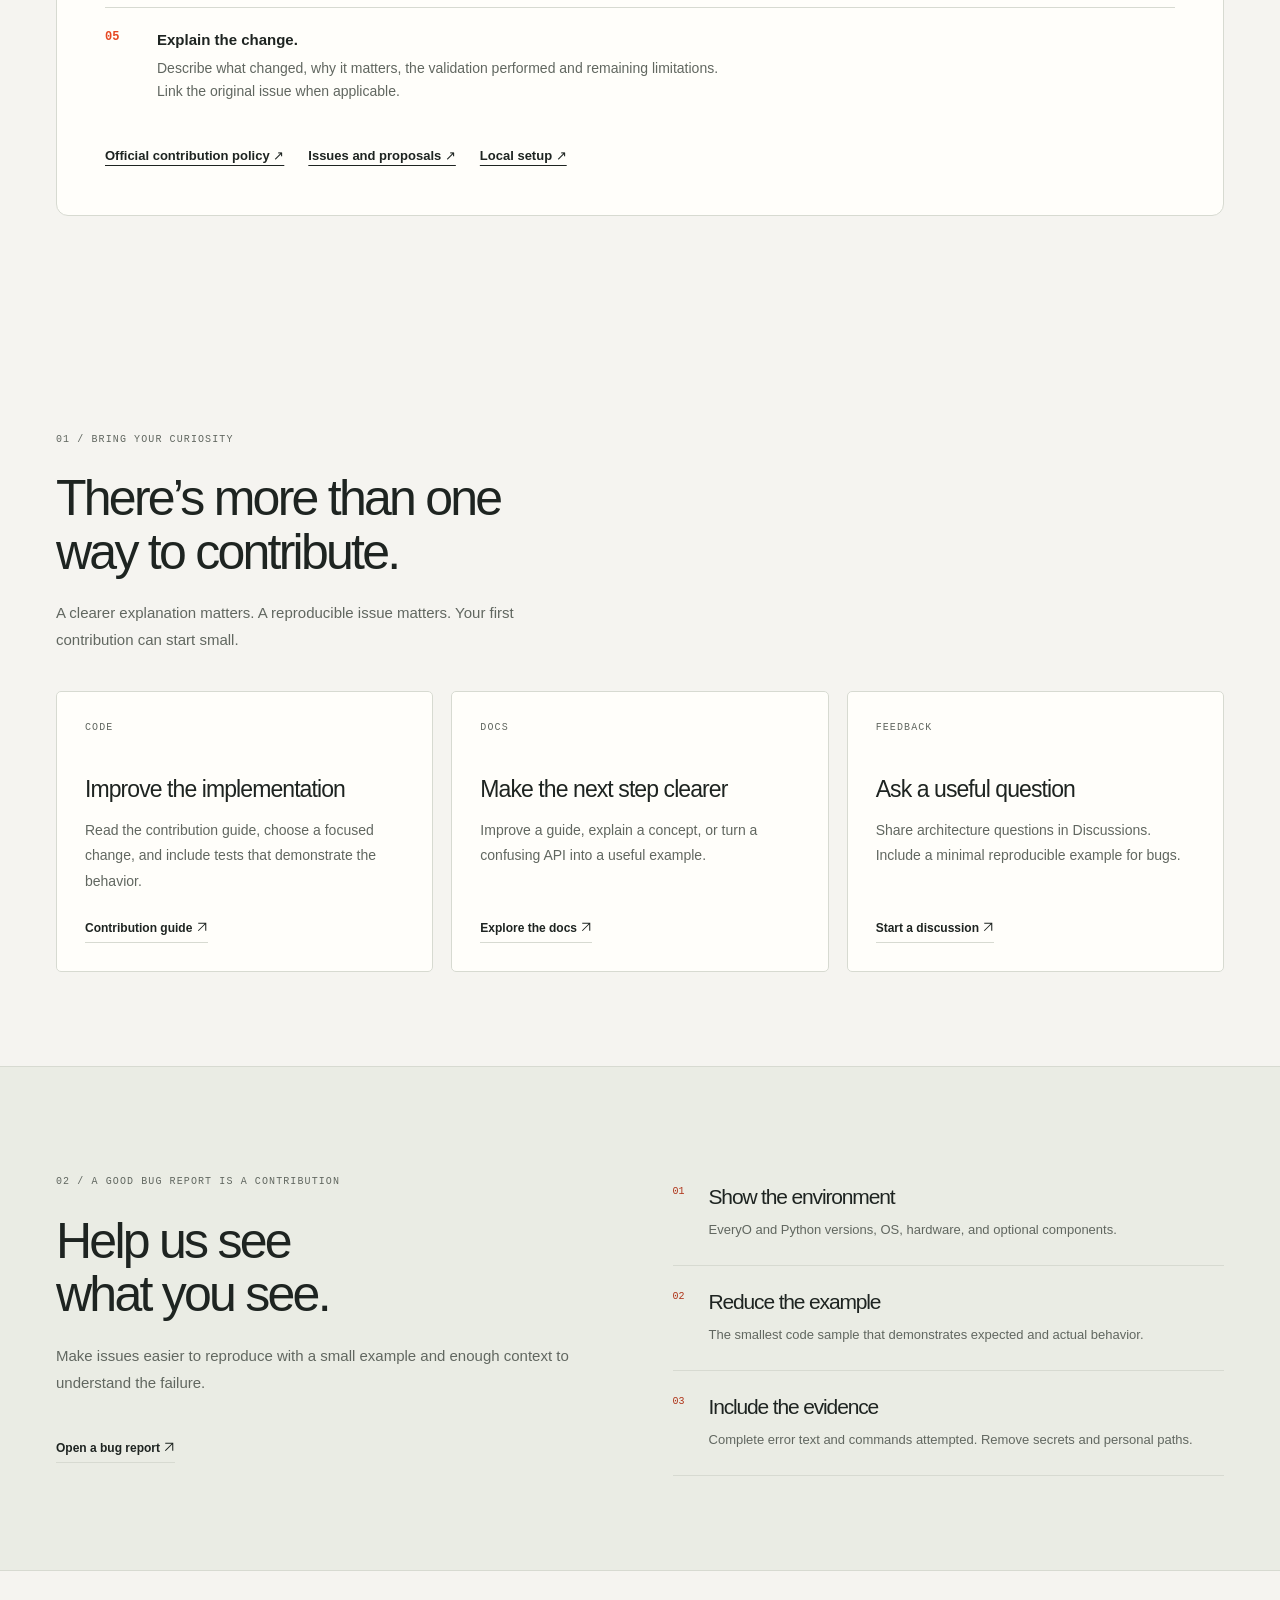
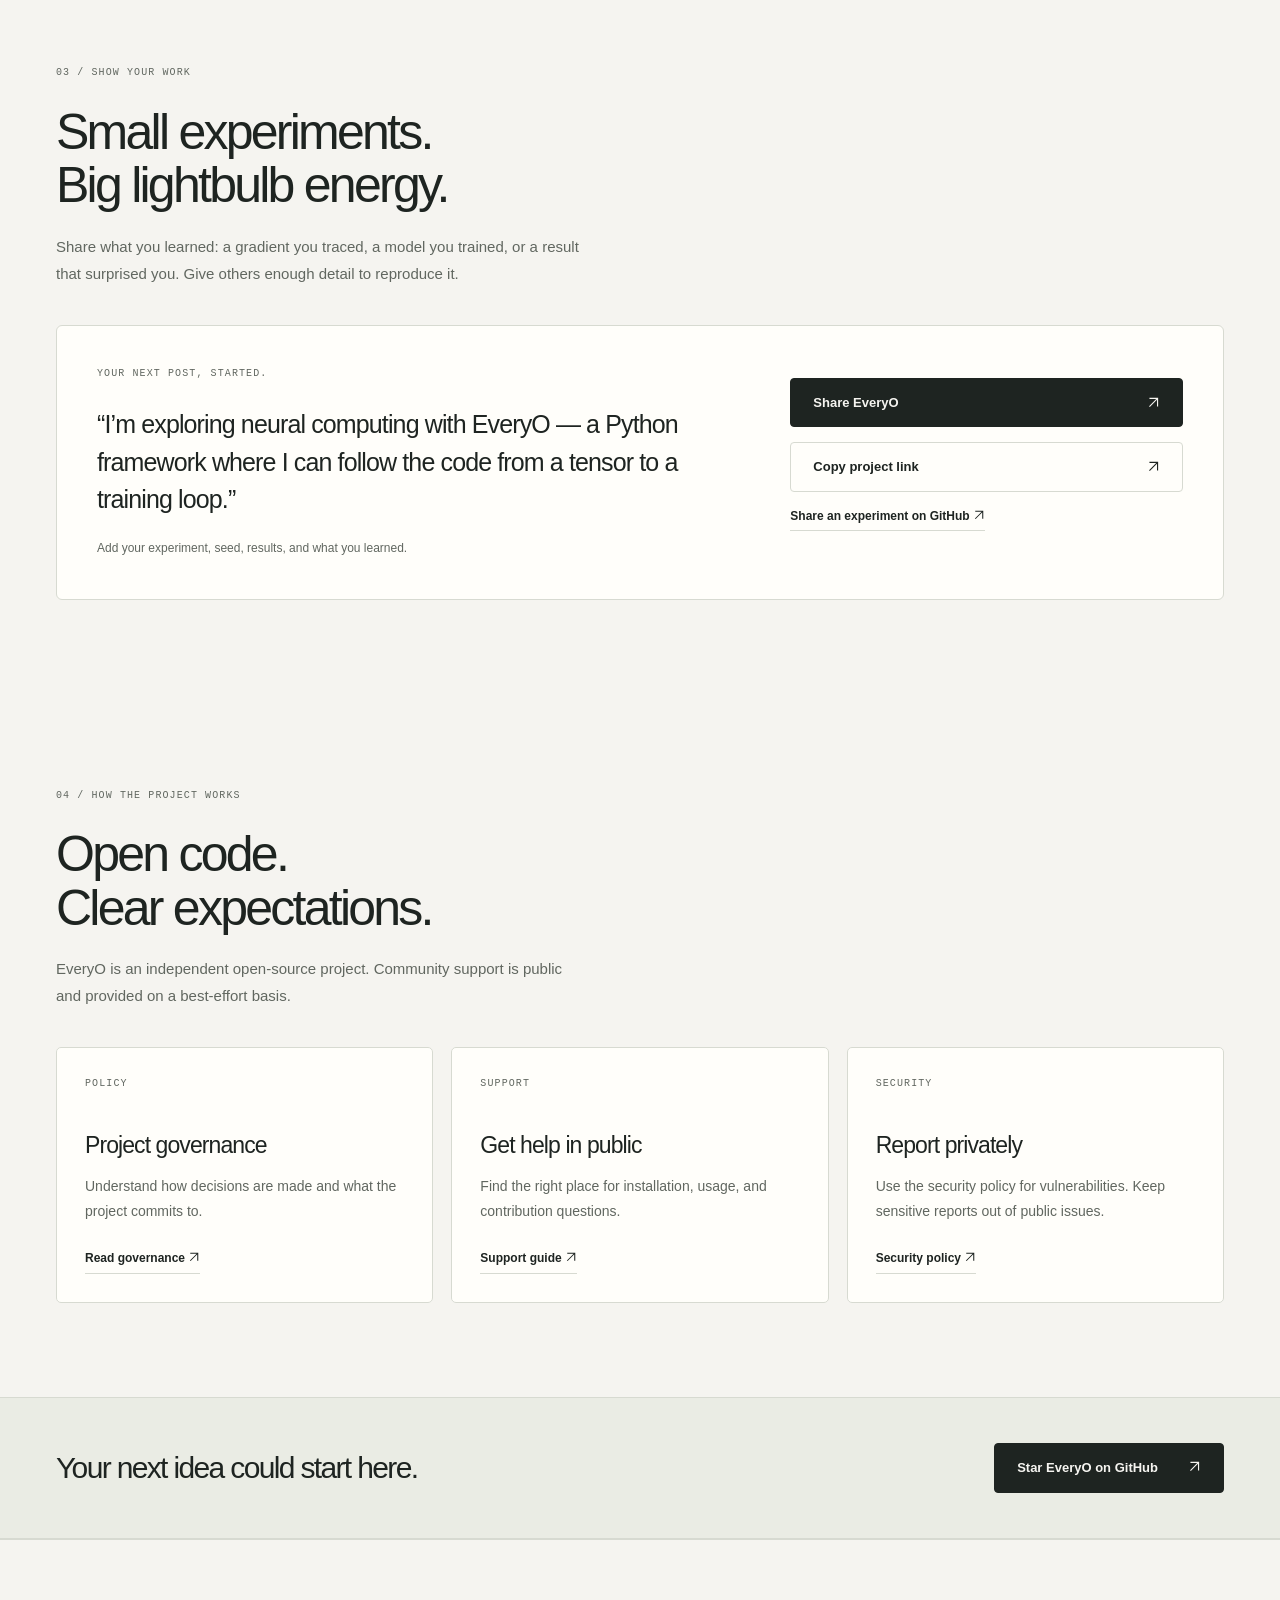
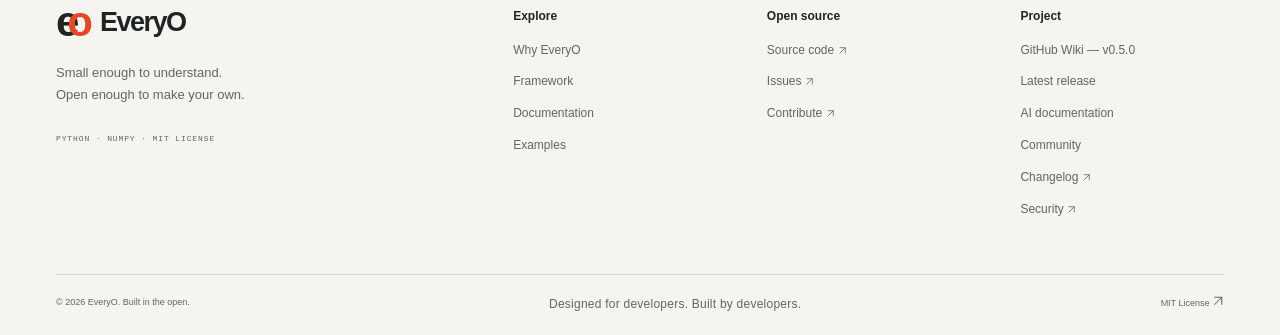
==== commit f195580f: "feat(site): refine corporate experience and developer guides" ====
--- a/community.html
+++ b/community.html
@@ -187,6 +187,7 @@
         ]
       }
     </script>
+    <link rel="stylesheet" href="assets/css/corporate-refinement.css" />
   </head>
   <body data-page="community">
     <a class="skip" href="#main">Skip to content</a>
@@ -300,6 +301,28 @@
           ></a>
         </div>
       </section>
+      <section class="section container" id="contributor-workflow" aria-labelledby="contributor-workflow-title">
+        <div class="section-heading">
+          <p class="eyebrow">CONTRIBUTOR HANDBOOK</p>
+          <h2 id="contributor-workflow-title">Good contributions begin with a reproducible change.</h2>
+          <p>Whether you are improving documentation, numerical correctness or developer tooling, this workflow keeps changes small, reviewable and grounded in evidence.</p>
+        </div>
+        <div class="guide-panel">
+          <h3>From local setup to review.</h3>
+          <ol class="guide-steps">
+            <li><strong>Read the project policies.</strong><p>Review the contribution guidelines, code of conduct and security policy. For a vulnerability, use the private reporting route rather than opening a public issue.</p></li>
+            <li><strong>Reproduce the current behavior.</strong><p>Check the release, Python version, operating system and sample input. Capture an expected result and the observed result before editing.</p></li>
+            <li><strong>Work in a focused branch.</strong><p>Use an isolated environment, keep the diff scoped to one problem and preserve existing public APIs unless a change is explicitly discussed.</p></li>
+            <li><strong>Run the relevant tests.</strong><p>Execute the repository's documented CPU test command, add a regression test where appropriate and record any environment-dependent skips honestly.</p></li>
+            <li><strong>Explain the change.</strong><p>Describe what changed, why it matters, the validation performed and remaining limitations. Link the original issue when applicable.</p></li>
+          </ol>
+          <div class="guide-actions">
+            <a href="https://github.com/krishanth7/EveryO/blob/main/CONTRIBUTING.md">Official contribution policy ↗</a>
+            <a href="https://github.com/krishanth7/EveryO/issues">Issues and proposals ↗</a>
+            <a href="documentation.html#install">Local setup ↗</a>
+          </div>
+        </div>
+      </section>
       <section class="section container">
         <div class="section-heading">
           <p class="eyebrow">01 / BRING YOUR CURIOSITY</p>
@@ -502,7 +525,7 @@
           </div>
         </div>
       </section>
-      <section class="section container">
+      <section class="section container" id="project-policies">
         <div class="section-heading">
           <p class="eyebrow">04 / HOW THE PROJECT WORKS</p>
           <h2>Open code.<br />Clear expectations.</h2>
@@ -694,6 +717,7 @@
         </div>
         <div class="footer-bottom">
           <span>© 2026 EveryO. Built in the open.</span
+          ><span class="footer-motto">Designed for developers. Built by developers.</span
           ><a href="https://github.com/krishanth7/EveryO/blob/main/LICENSE"
             >MIT License
             <svg
--- a/assets/css/corporate-refinement.css
+++ b/assets/css/corporate-refinement.css
@@ -0,0 +1,37 @@
+/* EveryO design refinement: restrained typography, accessible motion, clear hierarchy. */
+:root {
+  --motion-curve: cubic-bezier(.22, 1, .36, 1);
+  --elevation-soft: 0 16px 46px -38px rgba(21, 33, 26, .38);
+}
+body { -webkit-font-smoothing: antialiased; }
+.site-header { backdrop-filter: blur(18px); -webkit-backdrop-filter: blur(18px); background: color-mix(in srgb, var(--bg) 91%, transparent); }
+.site-header .brand, .github-link, .footer-bottom a { transition: color .28s ease; }
+.site-header .brand:hover, .github-link:hover, .footer-bottom a:hover { color: var(--accent); }
+.button, .text-link, .card, .release-guide-card { transition-timing-function: var(--motion-curve); }
+.button { transition: transform .4s var(--motion-curve), box-shadow .4s var(--motion-curve), background .3s ease; }
+.button:hover { transform: translateY(-2px); box-shadow: var(--elevation-soft); }
+.corporate-directory { padding-block: clamp(72px, 9vw, 140px); border-top: 1px solid var(--line); }
+.corporate-directory .section-heading { max-width: 820px; }
+.corporate-directory .section-heading h2 { max-width: 760px; }
+.directory-grid { display: grid; grid-template-columns: repeat(3, minmax(0, 1fr)); gap: 14px; margin-top: 32px; }
+.directory-card { display: flex; flex-direction: column; gap: 17px; min-height: 240px; padding: clamp(22px, 3vw, 36px); background: var(--surface); border: 1px solid var(--line); border-radius: 12px; box-shadow: var(--elevation-soft); transition: transform .55s var(--motion-curve), border-color .35s ease, box-shadow .55s var(--motion-curve); }
+.directory-card:hover { transform: translateY(-5px); border-color: var(--accent); box-shadow: 0 24px 62px -38px rgba(21, 33, 26, .38); }
+.directory-card .eyebrow { color: var(--accent); }
+.directory-card h3 { font-size: clamp(1.5rem, 2.25vw, 2.1rem); line-height: 1.14; letter-spacing: -.045em; }
+.directory-card p { font-size: 14px; flex: 1; }
+.directory-card > a { font-size: 13px; font-weight: 700; align-self: flex-start; border-bottom: 1px solid currentColor; padding-bottom: 3px; }
+.guide-panel { background: var(--surface); border: 1px solid var(--line); border-radius: 12px; padding: clamp(24px, 4vw, 48px); margin-block: 28px; }
+.guide-panel h3 { font-size: clamp(1.35rem, 2.5vw, 2.1rem); margin-bottom: 14px; }
+.guide-panel p { max-width: 74ch; }
+.guide-steps { counter-reset: guide-step; display: grid; gap: 0; margin: 24px 0 0; padding: 0; list-style: none; }
+.guide-steps > li { counter-increment: guide-step; position: relative; border-top: 1px solid var(--line); padding: 20px 0 20px 52px; }
+.guide-steps > li::before { content: counter(guide-step, decimal-leading-zero); position: absolute; left: 0; top: 22px; color: var(--accent); font: 700 12px var(--mono); }
+.guide-steps strong { display: block; color: var(--ink); font-size: 15px; margin-bottom: 4px; }
+.guide-steps p { font-size: 14px; }
+.guide-actions { display: flex; gap: 14px 24px; flex-wrap: wrap; margin-top: 22px; }
+.guide-actions a { font-weight: 700; font-size: 13px; text-decoration: underline; text-underline-offset: 5px; }
+.footer-bottom .footer-motto { color: var(--muted); font-size: 12px; letter-spacing: .02em; }
+.footer-bottom { gap: 12px 24px; flex-wrap: wrap; }
+@media (max-width: 880px) { .directory-grid { grid-template-columns: repeat(2, minmax(0, 1fr)); } }
+@media (max-width: 580px) { .directory-grid { grid-template-columns: 1fr; } .directory-card { min-height: 0; } .guide-steps > li { padding-left: 40px; } .footer-bottom .footer-motto { width: 100%; } }
+@media (prefers-reduced-motion: reduce) { .directory-card, .button, .text-link, .card, .release-guide-card { transition: none !important; transform: none !important; } }
